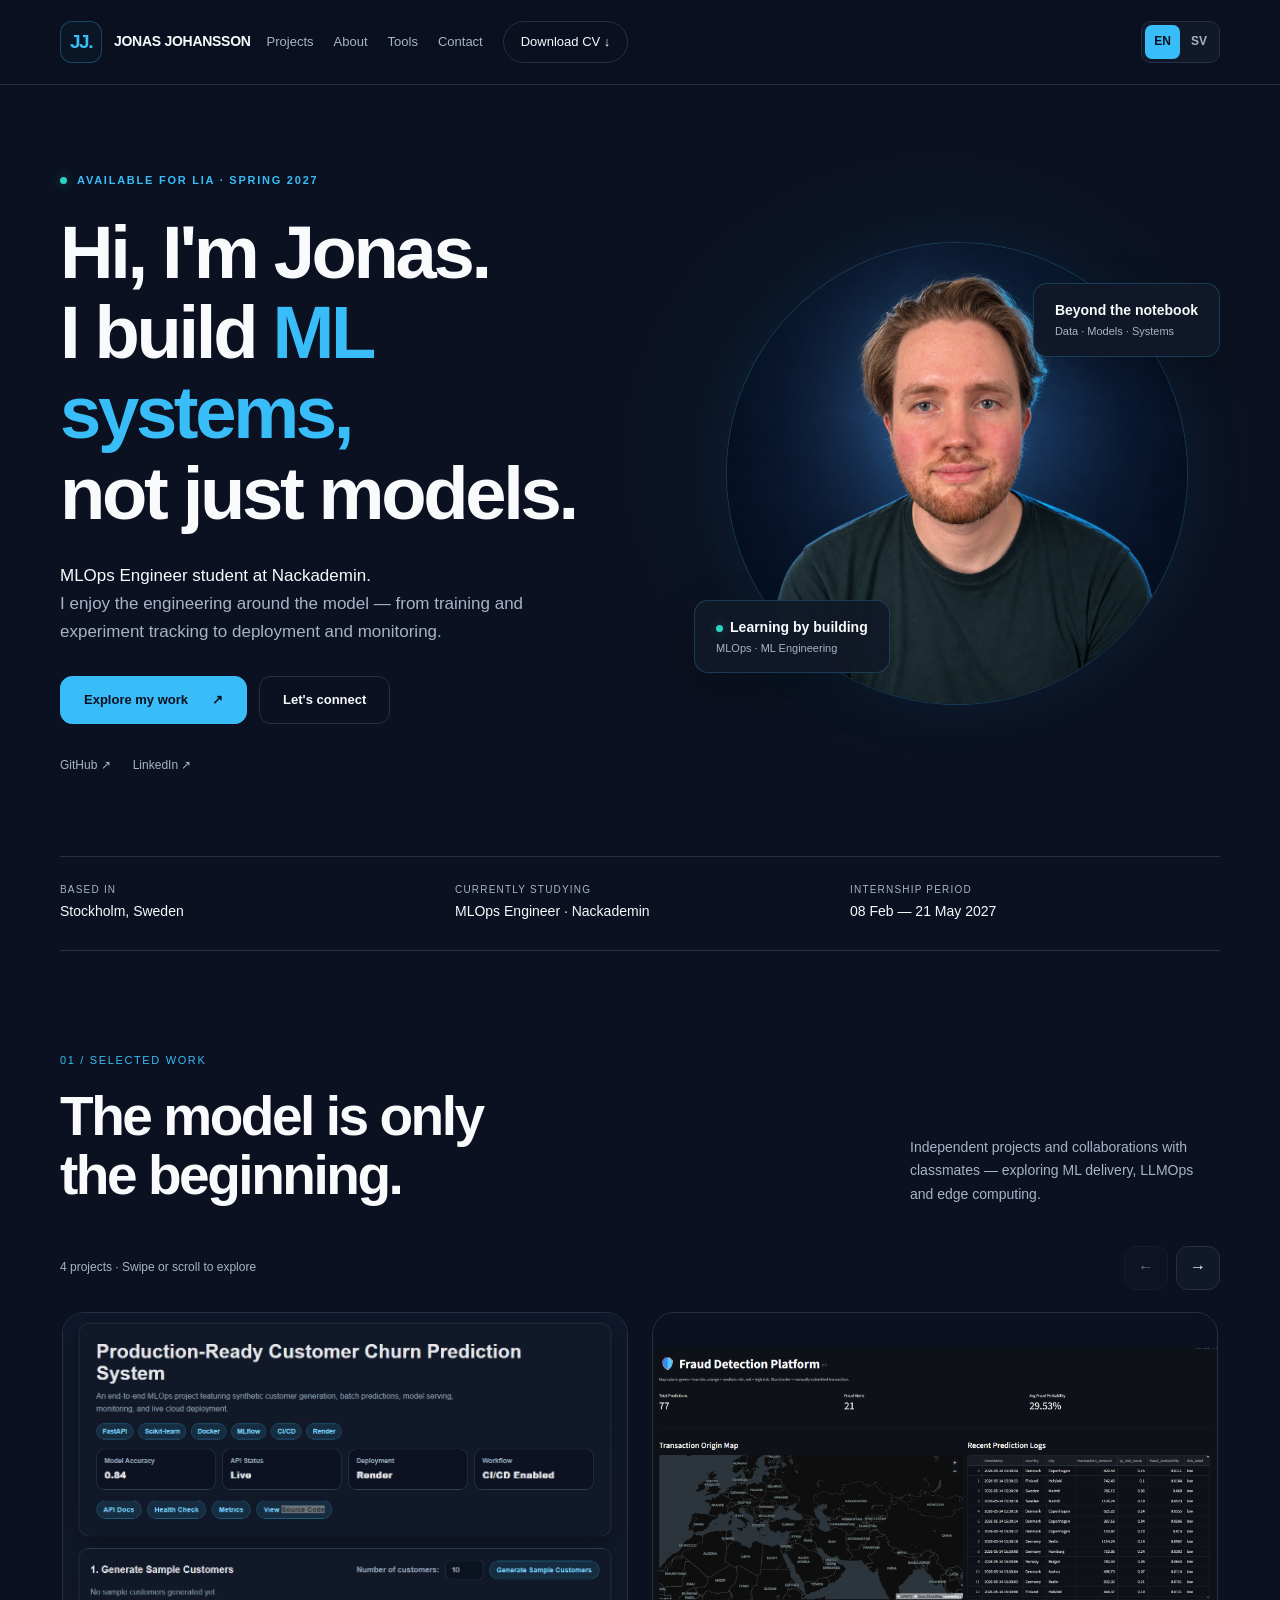
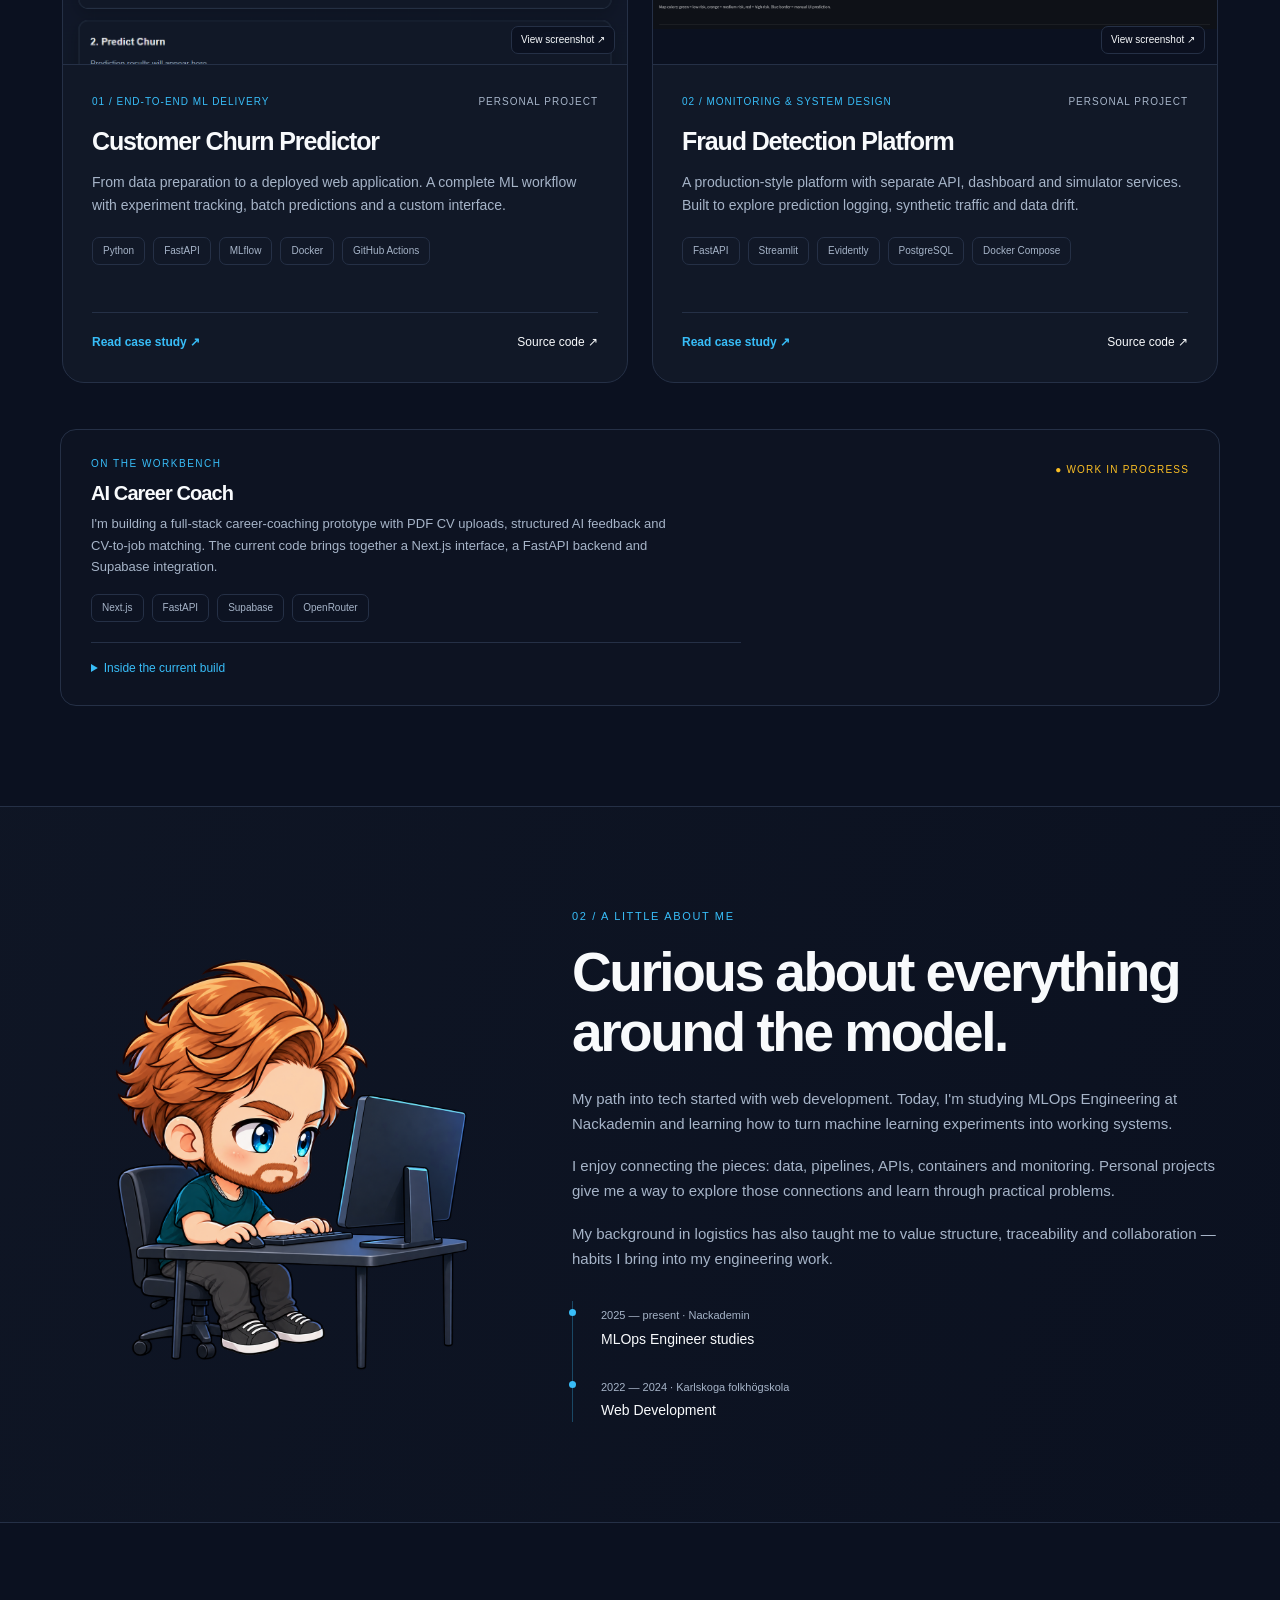
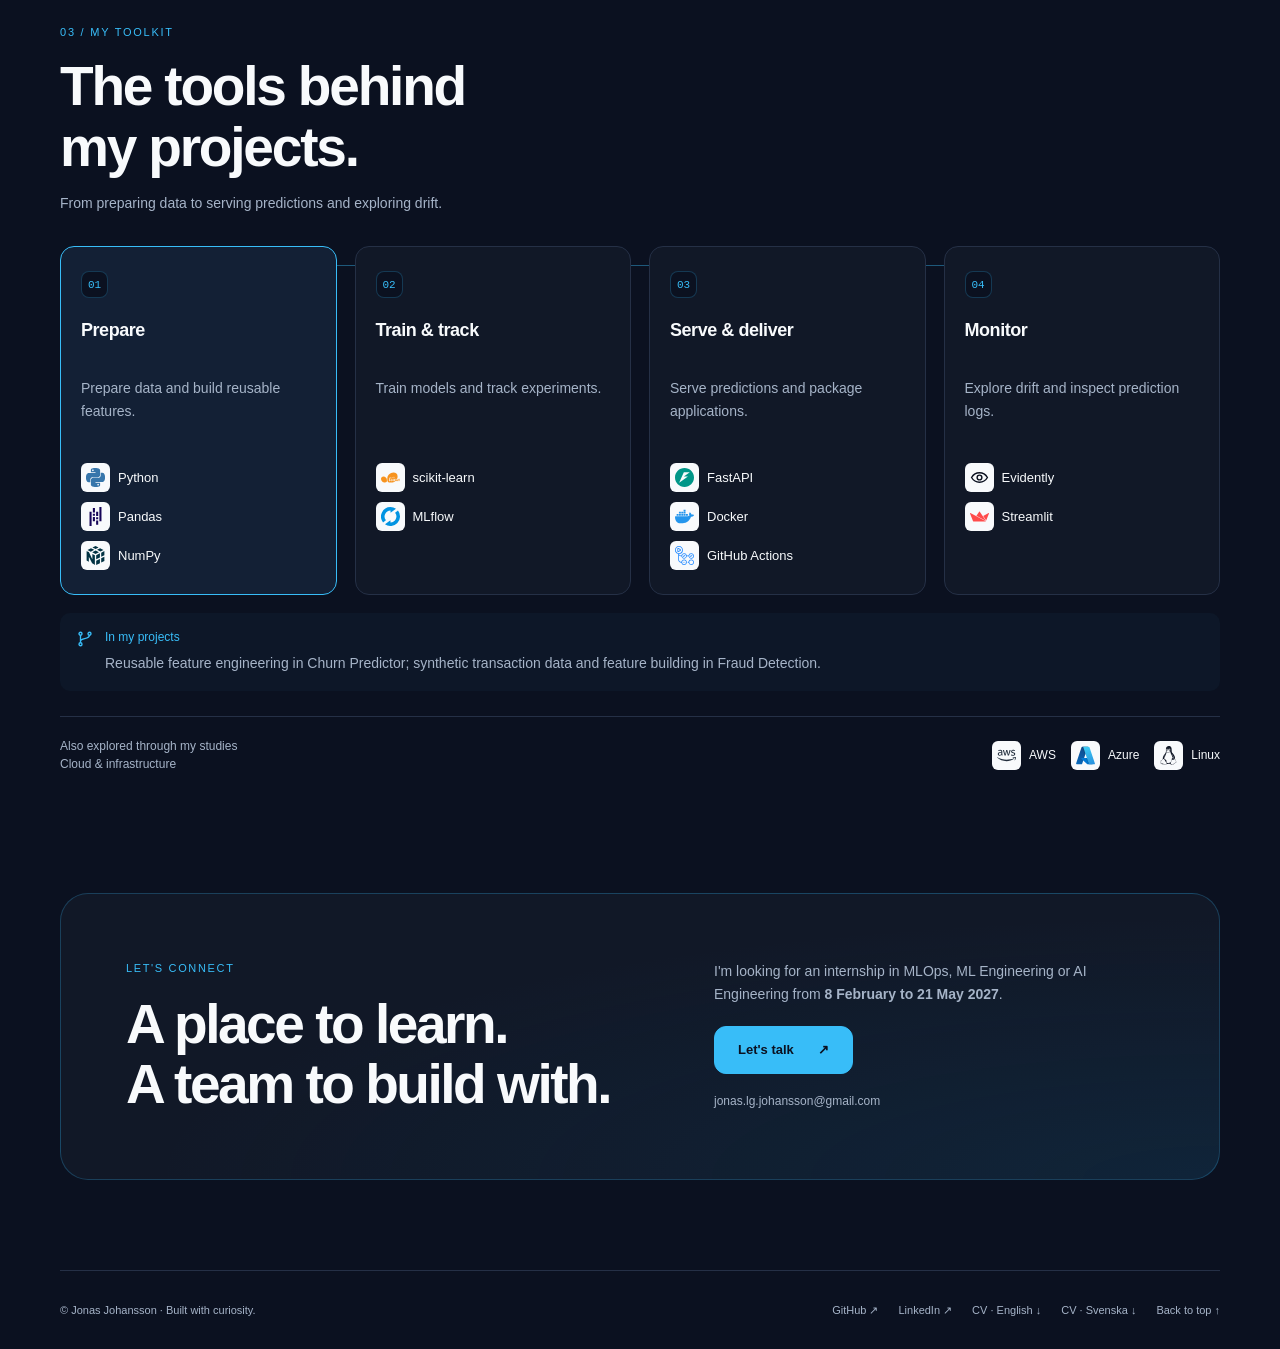
==== index.html @ e99cd79c "completed site" ====
<!doctype html>
<html lang="en">

<head>
  <meta charset="utf-8">
  <meta name="viewport" content="width=device-width, initial-scale=1">
  <title>Jonas Johansson — MLOps Portfolio</title>
  <meta name="description"
    content="MLOps Engineer student in Stockholm. Explore my personal ML projects and get in touch about an internship in spring 2027.">
  <meta name="theme-color" content="#0b1120">
  <meta property="og:title" content="Jonas Johansson — MLOps Portfolio">
  <meta property="og:description"
    content="MLOps Engineer student in Stockholm. Explore my personal ML projects and get in touch about an internship in spring 2027.">
  <meta property="og:type" content="website">
  <link rel="icon" href="assets/images/favicon.svg" type="image/svg+xml">
  <link rel="stylesheet" href="assets/css/styles.css">
  <script>document.documentElement.classList.add('js')</script>
  <script src="assets/js/i18n.js" defer></script>
  <script src="assets/js/main.js" defer></script>
</head>

<body>
  <a class="skip-link" href="#main">Skip to content</a>
  <header class="site-header">
    <div class="container nav-wrap"><a class="brand" href="#home" aria-label="Jonas Johansson — home"><span
          class="monogram" aria-hidden="true">JJ.</span>JONAS JOHANSSON</a>
      <div class="language-switch" role="group" aria-label="Language" hidden><button type="button" data-language="en"
          lang="en" aria-label="English" aria-pressed="true">EN</button><button type="button" data-language="sv"
          lang="sv" aria-label="Svenska" aria-pressed="false">SV</button></div><button class="menu-toggle" type="button"
        aria-expanded="false" aria-controls="navigation">Menu</button>
      <nav class="nav-links" id="navigation" aria-label="Main navigation"><a href="#projects">Projects</a><a
          href="#about">About</a><a href="#tools">Tools</a><a href="#contact">Contact</a>
        <details class="cv-download">
          <summary class="nav-cv">Download CV ↓</summary>
          <div class="cv-options" aria-label="Choose CV language"><a href="assets/documents/jonas-johansson-cv-en.pdf"
              hreflang="en" download>English CV</a><a href="assets/documents/jonas-johansson-cv-sv.pdf" hreflang="sv"
              download>Swedish CV</a></div>
        </details>
      </nav>
    </div>
  </header>
  <main id="main">
    <div class="container" id="home">
      <section class="hero" aria-labelledby="hero-title">
        <div>
          <div class="eyebrow"><span class="status-dot" aria-hidden="true"></span>Available for LIA · Spring 2027</div>
          <h1 id="hero-title">Hi, I'm Jonas.<br>I build <span>ML systems,</span><br>not just models.</h1>
          <p class="hero-intro"><strong>MLOps Engineer student at Nackademin.</strong><br>I enjoy the engineering around
            the model — from training and experiment tracking to deployment and monitoring.</p>
          <div class="actions"><a class="button button-primary" href="#projects">Explore my work <span
                aria-hidden="true">↗</span></a><a class="button" href="#contact">Let's connect</a></div>
          <div class="social-links"><a href="https://github.com/BigLurch" target="_blank"
              rel="noopener noreferrer">GitHub ↗</a><a href="https://www.linkedin.com/in/jonas-johansson-1516921b8/"
              target="_blank" rel="noopener noreferrer">LinkedIn ↗</a></div>
        </div>
        <div class="hero-art">
          <div class="portrait-slot image-slot" data-image="assets/images/hero-portrait.webp"
            data-alt="Portrait of Jonas Johansson">
            <div class="portrait-fallback fallback"><strong>JJ.</strong><small>Portrait coming soon</small></div>
          </div>
          <div class="float-label top"><strong>Beyond the notebook</strong>Data · Models · Systems</div>
          <div class="float-label bottom"><strong><span class="status-dot" aria-hidden="true"></span>Learning by
              building</strong>MLOps · ML Engineering</div>
        </div>
      </section>
      <div class="hero-meta">
        <div><small>Based in</small><strong>Stockholm, Sweden</strong></div>
        <div><small>Currently studying</small><strong>MLOps Engineer · Nackademin</strong></div>
        <div><small>Internship period</small><strong>08 Feb — 21 May 2027</strong></div>
      </div>
    </div>
    <section class="section container" id="projects" aria-labelledby="projects-title">
      <div class="section-heading">
        <div><span class="section-kicker">01 / Selected work</span>
          <h2 id="projects-title">The model is only<br>the beginning.</h2>
        </div>
        <p>Independent projects and collaborations with classmates — exploring ML delivery, LLMOps and edge computing.
        </p>
      </div>
      <div class="project-scroll-toolbar">
        <p class="project-scroll-hint" id="project-scroll-hint">4 projects · Swipe or scroll to explore</p>
        <div class="project-scroll-controls" hidden><button type="button" class="project-scroll-button"
            data-project-direction="previous" aria-label="Previous projects"
            aria-controls="project-track">←</button><button type="button" class="project-scroll-button"
            data-project-direction="next" aria-label="Next projects" aria-controls="project-track">→</button></div>
      </div>
      <div class="projects-grid project-track" id="project-track" tabindex="0" role="region"
        aria-labelledby="projects-title" aria-describedby="project-scroll-hint">
        <article class="project-card"><a class="project-image screenshot-frame" href="assets/images/churn-demo.png"
            target="_blank" rel="noopener noreferrer" aria-label="Open Churn Predictor screenshot in full size"><img
              src="assets/images/churn-demo.png"
              alt="Customer Churn Predictor interface with sample customer generation and batch prediction controls."
              width="1164" height="781" loading="lazy" decoding="async"><span class="screenshot-hint"
              aria-hidden="true">View screenshot ↗</span></a>
          <div class="project-info">
            <div class="project-topline"><span>01 / End-to-end ML delivery</span><span>Personal project</span></div>
            <h3>Customer Churn Predictor</h3>
            <p>From data preparation to a deployed web application. A complete ML workflow with experiment tracking,
              batch predictions and a custom interface.</p>
            <div class="tags"><span class="tag">Python</span><span class="tag">FastAPI</span><span
                class="tag">MLflow</span><span class="tag">Docker</span><span class="tag">GitHub Actions</span></div>
            <div class="card-links"><a class="text-link" href="projects/churn-predictor.html">Read case study <span
                  aria-hidden="true">↗</span></a><a href="https://github.com/BigLurch/churn-predictor" target="_blank"
                rel="noopener noreferrer" aria-label="View Customer Churn Predictor source on GitHub">Source code ↗</a>
            </div>
          </div>
        </article>
        <article class="project-card"><a class="project-image screenshot-frame" href="assets/images/fraud-dashboard.png"
            target="_blank" rel="noopener noreferrer" aria-label="Open Fraud Detection screenshot in full size"><img
              src="assets/images/fraud-dashboard.png"
              alt="Fraud Detection dashboard showing summary metrics, a transaction origin map and recent prediction logs."
              width="1762" height="877" loading="lazy" decoding="async"><span class="screenshot-hint"
              aria-hidden="true">View screenshot ↗</span></a>
          <div class="project-info">
            <div class="project-topline"><span>02 / Monitoring & system design</span><span>Personal project</span></div>
            <h3>Fraud Detection Platform</h3>
            <p>A production-style platform with separate API, dashboard and simulator services. Built to explore
              prediction logging, synthetic traffic and data drift.</p>
            <div class="tags"><span class="tag">FastAPI</span><span class="tag">Streamlit</span><span
                class="tag">Evidently</span><span class="tag">PostgreSQL</span><span class="tag">Docker Compose</span>
            </div>
            <div class="card-links"><a class="text-link" href="projects/fraud-detection.html">Read case study <span
                  aria-hidden="true">↗</span></a><a href="https://github.com/BigLurch/fraud_detection_platform"
                target="_blank" rel="noopener noreferrer"
                aria-label="View Fraud Detection Platform source on GitHub">Source code ↗</a></div>
          </div>
        </article>
        <article class="project-card"><a class="project-image screenshot-frame"
            href="assets/images/nordic-travel-chatbot.png" target="_blank" rel="noopener noreferrer"
            aria-label="Open Nordic Travel Chatbot screenshot in full size"><img
              src="assets/images/nordic-travel-chatbot.png"
              alt="Nordic Travel Chatbot Streamlit interface with country, city, trip length and budget controls."
              width="3572" height="1960" loading="lazy" decoding="async"><span class="screenshot-hint"
              aria-hidden="true">View screenshot ↗</span></a>
          <div class="project-info">
            <div class="project-topline"><span>03 / LLMOps</span><span>Team project</span></div>
            <h3>Nordic Travel Chatbot</h3>
            <p>A travel assistant built with classmates, combining curated Nordic travel data, a Pydantic-AI agent,
              FastAPI, Streamlit and MLflow prompt registration and evaluation scripts.</p>
            <div class="tags"><span class="tag">Pydantic-AI</span><span class="tag">FastAPI</span><span
                class="tag">Streamlit</span><span class="tag">MLflow</span><span class="tag">Docker</span></div>
            <div class="card-links"><a class="text-link" href="projects/nordic-travel-chatbot.html">Read case study
                ↗</a><a href="https://github.com/BigLurch/llmops_fullstack_project" target="_blank"
                rel="noopener noreferrer">My fork ↗</a><span class="project-team-note">My role: frontend, data &
                Azure</span></div>
          </div>
        </article>
        <article class="project-card"><a class="project-image screenshot-frame"
            href="assets/images/projects/plant/plant-prototype.jpg" target="_blank" rel="noopener noreferrer"><img
              src="assets/images/projects/plant/plant-prototype.jpg"
              alt="Plant Growth Monitor physical prototype with sensors, an OLED display and a potted plant."
              width="2251" height="1865" loading="lazy" decoding="async"><span class="screenshot-hint"
              aria-hidden="true">View screenshot ↗</span></a>
          <div class="project-info">
            <div class="project-topline"><span>04 / Edge computing</span><span>Team project</span></div>
            <h3>Plant Growth Monitor</h3>
            <p>An edge-computing prototype built with classmates. A Pico measures moisture and distance, provides local
              feedback and sends readings through MQTT to TimescaleDB and Grafana.</p>
            <div class="tags"><span class="tag">MicroPython</span><span class="tag">MQTT</span><span
                class="tag">TimescaleDB</span><span class="tag">Grafana</span><span class="tag">Docker Compose</span>
            </div>
            <div class="card-links"><a class="text-link" href="projects/plant-growth-monitor.html">Read case study
                ↗</a><a href="https://github.com/BigLurch/Plant_Growth_Monitor" target="_blank"
                rel="noopener noreferrer">My fork ↗</a><span class="project-team-note">My role: hardware & Azure</span>
            </div>
          </div>
        </article>
      </div>
      <aside class="experiment career-workbench" aria-labelledby="career-coach-title">
        <div>
          <span class="section-kicker">On the workbench</span>
          <h3 id="career-coach-title">AI Career Coach</h3>
          <p>I'm building a full-stack career-coaching prototype with PDF CV uploads, structured AI feedback and
            CV-to-job matching. The current code brings together a Next.js interface, a FastAPI backend and Supabase
            integration.</p>
          <div class="tags"><span class="tag">Next.js</span><span class="tag">FastAPI</span><span
              class="tag">Supabase</span><span class="tag">OpenRouter</span></div>
          <details class="workbench-details">
            <summary>Inside the current build</summary>
            <ul>
              <li>Supabase sign-up, sign-in and PDF storage.</li>
              <li>PDF text extraction and extraction-status tracking.</li>
              <li>LLM-powered CV feedback and job-description comparison with structured responses.</li>
            </ul>
            <p>The project is still in development. The complete flow, access controls and response quality need further
              validation.</p>
          </details>
        </div>
        <span class="wip">● WORK IN PROGRESS</span>
      </aside>
    </section>
    <section class="section about-section" id="about" aria-labelledby="about-title">
      <div class="container about-grid">
        <div class="about-image about-illustration"><img src="assets/images/jonas-at-computer.png"
            alt="Chibi illustration of Jonas concentrating on his work at a computer." width="1254" height="1254"
            loading="lazy" decoding="async"></div>
        <div class="about-copy"><span class="section-kicker">02 / A little about me</span>
          <h2 id="about-title">Curious about everything<br>around the model.</h2>
          <p>My path into tech started with web development. Today, I'm studying MLOps Engineering at Nackademin and
            learning how to turn machine learning experiments into working systems.</p>
          <p>I enjoy connecting the pieces: data, pipelines, APIs, containers and monitoring. Personal projects give me
            a way to explore those connections and learn through practical problems.</p>
          <p>My background in logistics has also taught me to value structure, traceability and collaboration — habits I
            bring into my engineering work.</p>
          <div class="timeline">
            <div class="timeline-item"><small>2025 — present · Nackademin</small><strong>MLOps Engineer studies</strong>
            </div>
            <div class="timeline-item"><small>2022 — 2024 · Karlskoga folkhögskola</small><strong>Web
                Development</strong></div>
          </div>
        </div>
      </div>
    </section>
    <section class="section container toolkit" id="tools" aria-labelledby="tools-title">
      <span class="kicker">03 / My toolkit</span>
      <h2 id="tools-title">The tools behind<br>my projects.</h2>
      <p class="subtitle">From preparing data to serving predictions and exploring drift.</p>
      <div class="flow" aria-label="ML workflow stages">
        <button type="button" class="stage" disabled data-stage="prepare" aria-pressed="true">
          <span class="step">01</span><span class="stage-title">Prepare</span>
          <span class="stage-description">Prepare data and build reusable features.</span>
          <span class="tools">
            <span class="tool"><span class="tool-icon"><img src="assets/images/tools/python.svg"
                  alt=""></span>Python</span>
            <span class="tool"><span class="tool-icon"><img src="assets/images/tools/pandas.svg"
                  alt=""></span>Pandas</span>
            <span class="tool"><span class="tool-icon"><img src="assets/images/tools/numpy.svg"
                  alt=""></span>NumPy</span>
          </span>
        </button>
        <button type="button" class="stage" disabled data-stage="train" aria-pressed="false">
          <span class="step">02</span><span class="stage-title">Train &amp; track</span>
          <span class="stage-description">Train models and track experiments.</span>
          <span class="tools">
            <span class="tool"><span class="tool-icon"><img src="assets/images/tools/scikitlearn.svg"
                  alt=""></span>scikit-learn</span>
            <span class="tool"><span class="tool-icon"><img src="assets/images/tools/mlflow.svg"
                  alt=""></span>MLflow</span>
          </span>
        </button>
        <button type="button" class="stage" disabled data-stage="serve" aria-pressed="false">
          <span class="step">03</span><span class="stage-title">Serve &amp; deliver</span>
          <span class="stage-description">Serve predictions and package applications.</span>
          <span class="tools">
            <span class="tool"><span class="tool-icon"><img src="assets/images/tools/fastapi.svg"
                  alt=""></span>FastAPI</span>
            <span class="tool"><span class="tool-icon"><img src="assets/images/tools/docker.svg"
                  alt=""></span>Docker</span>
            <span class="tool"><span class="tool-icon"><img src="assets/images/tools/githubactions.svg"
                  alt=""></span>GitHub Actions</span>
          </span>
        </button>
        <button type="button" class="stage" disabled data-stage="monitor" aria-pressed="false">
          <span class="step">04</span><span class="stage-title">Monitor</span>
          <span class="stage-description">Explore drift and inspect prediction logs.</span>
          <span class="tools">
            <span class="tool"><span class="tool-icon"><svg viewBox="0 0 24 24" width="17" height="17" fill="none"
                  stroke="currentColor" stroke-width="1.8" aria-hidden="true">
                  <path d="M2 12s3.5-6 10-6 10 6 10 6-3.5 6-10 6S2 12 2 12Z" />
                  <circle cx="12" cy="12" r="3" />
                </svg></span>Evidently</span>
            <span class="tool"><span class="tool-icon"><img src="assets/images/tools/streamlit.svg"
                  alt=""></span>Streamlit</span>
          </span>
        </button>
      </div>
      <div class="detail" aria-live="polite">
        <svg viewBox="0 0 24 24" width="18" height="18" fill="none" stroke="currentColor" stroke-width="1.8"
          aria-hidden="true">
          <circle cx="6" cy="5" r="2" />
          <circle cx="6" cy="19" r="2" />
          <circle cx="18" cy="5" r="2" />
          <path d="M6 7v10M18 7c0 6-12 3-12 8" />
        </svg>
        <div><span class="detail-label">In my projects</span><span class="detail-text"
            id="toolkit-stage-detail">Reusable feature engineering in Churn Predictor; synthetic transaction data and
            feature building in Fraud Detection.</span></div>
      </div>
      <div class="studies">
        <span class="studies-label">Also explored through my studies<br>Cloud &amp; infrastructure</span>
        <div class="studies-tools">
          <span class="tool"><span class="tool-icon"><img src="assets/images/tools/amazonwebservices.svg"
                alt=""></span>AWS</span>
          <span class="tool"><span class="tool-icon"><img src="assets/images/tools/microsoftazure.svg"
                alt=""></span>Azure</span>
          <span class="tool"><span class="tool-icon"><img src="assets/images/tools/linux.svg" alt=""></span>Linux</span>
        </div>
      </div>
    </section>
    <section class="contact-section container" id="contact" aria-labelledby="contact-title">
      <div class="contact-panel">
        <div><span class="section-kicker">Let's connect</span>
          <h2 id="contact-title">A place to learn.<br>A team to build with.</h2>
        </div>
        <div>
          <p>I'm looking for an internship in MLOps, ML Engineering or AI Engineering from <strong>8 February to 21 May
              2027</strong>.</p><a class="button button-primary" href="mailto:jonas.lg.johansson@gmail.com">Let's talk
            <span aria-hidden="true">↗</span></a><br><a class="email-link"
            href="mailto:jonas.lg.johansson@gmail.com">jonas.lg.johansson@gmail.com</a>
        </div>
      </div>
    </section>
  </main>
  <footer class="container footer-wrap"><span>© Jonas Johansson · Built with curiosity.</span>
    <div class="footer-links"><a href="https://github.com/BigLurch" target="_blank" rel="noopener noreferrer">GitHub
        ↗</a><a href="https://www.linkedin.com/in/jonas-johansson-1516921b8/" target="_blank"
        rel="noopener noreferrer">LinkedIn ↗</a><a href="assets/documents/jonas-johansson-cv-en.pdf" lang="en"
        hreflang="en" download>CV · English ↓</a><a href="assets/documents/jonas-johansson-cv-sv.pdf" lang="sv"
        hreflang="sv" download>CV · Svenska ↓</a><a href="#main">Back to top ↑</a></div>
  </footer>
</body>

</html>
---- assets/css/styles.css ----
/* Navy + Cyan. Shared tokens for every page. */
:root {
    color-scheme: dark;
    --background: #0b1120;
    --surface: #111827;
    --surface-raised: #162033;
    --text: #f8fafc;
    --muted: #a6b4c8;
    --accent: #38bdf8;
    --accent-hover: #7dd3fc;
    --border: #253046;
    --success: #2dd4bf;
    --amber: #fbbf24;
    --radius: 22px;
    --max-width: 1160px
}

* {
    box-sizing: border-box
}

html {
    scroll-behavior: smooth;
    scroll-padding-top: 100px
}

body {
    margin: 0;
    background: var(--background);
    color: var(--text);
    font-family: Inter, 'Segoe UI', Arial, sans-serif;
    font-size: 16px;
    line-height: 1.65
}

a {
    color: inherit;
    text-decoration: none
}

button {
    font: inherit
}

a,
button {
    touch-action: manipulation
}

button,
a {
    -webkit-tap-highlight-color: transparent
}

::selection {
    background: var(--accent);
    color: var(--background)
}

:focus-visible {
    outline: 3px solid var(--accent);
    outline-offset: 5px
}

img {
    max-width: 100%;
    display: block
}

h1,
h2,
h3,
p {
    margin: 0
}

h1,
h2,
h3 {
    line-height: 1.08;
    letter-spacing: -.045em
}

h1 {
    font-size: clamp(3rem, 5.8vw, 5.4rem);
    font-weight: 750
}

h2 {
    font-size: clamp(2rem, 4.3vw, 3.7rem)
}

h3 {
    font-size: 1.65rem
}

p {
    color: var(--muted)
}

.container {
    width: min(var(--max-width), calc(100% - 64px));
    margin-inline: auto
}

.skip-link {
    position: fixed;
    top: 12px;
    left: 12px;
    z-index: 100;
    background: var(--accent);
    color: var(--background);
    padding: 10px 20px;
    transform: translateY(-160%)
}

.skip-link:focus {
    transform: none
}

.site-header {
    position: sticky;
    top: 0;
    z-index: 20;
    background: rgba(11, 17, 32, .95);
    border-bottom: 1px solid var(--border);
    backdrop-filter: blur(14px)
}

.nav-wrap {
    min-height: 84px;
    display: flex;
    align-items: center;
    justify-content: space-between;
    gap: 24px
}

.brand {
    display: flex;
    align-items: center;
    gap: 12px;
    font-size: 14px;
    font-weight: 700;
    letter-spacing: -.02em
}

.monogram {
    font-size: 19px;
    letter-spacing: -.08em;
    color: var(--accent);
    border: 1px solid #38bdf84d;
    display: grid;
    place-items: center;
    width: 42px;
    height: 42px;
    border-radius: 12px;
    background: #38bdf808
}

.nav-links {
    display: flex;
    align-items: center;
    gap: 30px;
    font-size: 13px;
    color: var(--muted)
}

.nav-links a:hover,
.text-link:hover {
    color: var(--accent)
}

.nav-cv {
    padding: 9px 17px;
    border: 1px solid var(--border);
    border-radius: 30px;
    color: var(--text)
}

.menu-toggle {
    display: none;
    background: var(--surface);
    border: 1px solid var(--border);
    color: var(--text);
    padding: 8px 14px;
    border-radius: 10px
}

.hero {
    position: relative;
    display: grid;
    grid-template-columns: 1.12fr 1fr;
    gap: 45px;
    align-items: center;
    min-height: 710px;
    padding-block: 86px 80px
}

.hero:before {
    content: '';
    position: absolute;
    width: 55%;
    height: 80%;
    right: -3%;
    top: 8%;
    background: radial-gradient(ellipse, #087aae1b, transparent 70%);
    pointer-events: none
}

.eyebrow {
    display: flex;
    align-items: center;
    gap: 10px;
    color: var(--accent);
    font-size: 11px;
    font-weight: 700;
    letter-spacing: .16em;
    text-transform: uppercase;
    margin-bottom: 24px
}

.status-dot {
    width: 7px;
    height: 7px;
    border-radius: 50%;
    background: var(--success);
    box-shadow: 0 0 12px #2dd4bf66;
    flex: none
}

.hero h1 span {
    color: var(--accent)
}

.hero-intro {
    font-size: 17px;
    max-width: 490px;
    margin-top: 28px
}

.hero-intro strong {
    color: var(--text);
    font-weight: 500
}

.actions {
    display: flex;
    gap: 12px;
    flex-wrap: wrap;
    margin-top: 30px
}

.button {
    display: inline-flex;
    gap: 24px;
    align-items: center;
    justify-content: center;
    min-height: 48px;
    padding: 12px 23px;
    border-radius: 12px;
    font-size: 13px;
    font-weight: 700;
    border: 1px solid var(--border);
    transition: background .2s, transform .2s
}

.button:hover {
    transform: translateY(-2px);
    background: var(--surface-raised)
}

.button-primary {
    background: var(--accent);
    color: var(--background);
    border-color: var(--accent)
}

.button-primary:hover {
    background: var(--accent-hover)
}

.social-links {
    display: flex;
    gap: 22px;
    margin-top: 32px;
    font-size: 12px;
    color: var(--muted)
}

.social-links a:hover {
    color: var(--accent)
}

.hero-art {
    position: relative;
    min-height: 470px;
    display: flex;
    align-items: center;
    justify-content: center
}

.portrait-slot {
    position: relative;
    width: 88%;
    aspect-ratio: 1;
    border: 1px solid #38bdf83b;
    border-radius: 50%;
    display: grid;
    place-items: center;
    background: radial-gradient(circle at 50% 40%, #132b42, #0b1120 72%);
    box-shadow: 0 0 70px #38bdf810;
    overflow: hidden
}

.portrait-slot:before,
.portrait-slot:after {
    content: '';
    position: absolute;
    inset: 14px;
    border: 1px solid #38bdf818;
    border-radius: 50%
}

.portrait-slot:after {
    inset: 32px
}

.portrait-fallback {
    text-align: center
}

.portrait-fallback strong {
    font-size: 92px;
    font-weight: 700;
    letter-spacing: -.08em;
    line-height: 1.1;
    color: #38bdf866;
    display: block
}

.portrait-fallback small {
    display: block;
    color: var(--muted);
    font-size: 10px;
    letter-spacing: .2em;
    text-transform: uppercase
}

.image-slot>img {
    position: absolute;
    inset: 0;
    width: 100%;
    height: 100%;
    object-fit: cover;
    z-index: 1
}

.has-image>.fallback {
    visibility: hidden
}

.float-label {
    position: absolute;
    z-index: 3;
    border: 1px solid #38bdf83a;
    border-radius: 14px;
    background: #111827f0;
    padding: 15px 21px;
    box-shadow: 0 15px 45px #0003;
    font-size: 11px;
    color: var(--muted)
}

.float-label strong {
    display: block;
    color: var(--text);
    font-size: 14px;
    font-weight: 600
}

.float-label.top {
    top: 45px;
    right: 0
}

.float-label.bottom {
    bottom: 35px;
    left: 0
}

.float-label .status-dot {
    display: inline-block;
    margin-right: 7px
}

.hero-meta {
    border-top: 1px solid var(--border);
    border-bottom: 1px solid var(--border);
    display: grid;
    grid-template-columns: repeat(3, 1fr);
    padding-block: 25px;
    gap: 25px
}

.hero-meta small {
    color: var(--muted);
    font-size: 10px;
    letter-spacing: .12em;
    text-transform: uppercase;
    display: block
}

.hero-meta strong {
    font-size: 14px;
    font-weight: 500
}

.section {
    padding-block: 100px
}

.section-heading {
    display: flex;
    justify-content: space-between;
    align-items: end;
    gap: 40px;
    margin-bottom: 40px
}

.section-heading h2 {
    max-width: 650px
}

.section-heading p {
    max-width: 310px;
    font-size: 14px
}

.section-kicker {
    font-size: 11px;
    color: var(--accent);
    text-transform: uppercase;
    letter-spacing: .15em;
    display: block;
    margin-bottom: 18px
}

.projects-grid {
    display: grid;
    grid-template-columns: 1fr 1fr;
    gap: 25px
}

.project-card {
    border: 1px solid var(--border);
    background: var(--surface);
    border-radius: var(--radius);
    overflow: hidden;
    transition: border-color .2s
}

.project-card:hover {
    border-color: #38bdf866
}

.project-image {
    position: relative;
    aspect-ratio: 16/10;
    display: grid;
    place-items: center;
    border-bottom: 1px solid var(--border);
    background: radial-gradient(ellipse at 50% 40%, #15314a, transparent 75%), #0d1627;
    overflow: hidden
}

.preview-fallback {
    width: 74%;
    border: 1px solid #38bdf840;
    border-radius: 12px;
    background: #0b1120c9;
    padding: 24px;
    text-align: left
}

.preview-fallback small {
    font-size: 10px;
    letter-spacing: .14em;
    text-transform: uppercase;
    color: var(--muted)
}

.preview-fallback strong {
    display: block;
    color: var(--accent);
    font-size: 22px;
    font-weight: 500;
    margin: 10px 0 18px;
    letter-spacing: -.03em
}

.preview-lines {
    display: flex;
    gap: 5px;
    align-items: end;
    height: 45px
}

.preview-lines i {
    display: block;
    flex: 1;
    background: #38bdf81a;
    border-top: 2px solid #38bdf880;
    height: var(--height, 50%)
}

.image-note {
    display: block;
    margin-top: 16px;
    font-size: 10px;
    color: var(--muted)
}

.project-info {
    padding: 29px
}

.project-topline {
    display: flex;
    align-items: center;
    justify-content: space-between;
    color: var(--muted);
    font-size: 10px;
    letter-spacing: .1em;
    text-transform: uppercase;
    margin-bottom: 17px
}

.project-topline span:first-child {
    color: var(--accent)
}

.project-info h3 {
    font-size: 25px
}

.project-info p {
    font-size: 14px;
    margin: 16px 0 20px
}

.tags {
    display: flex;
    gap: 8px;
    flex-wrap: wrap
}

.tag {
    font-size: 10px;
    padding: 5px 10px;
    border: 1px solid var(--border);
    border-radius: 7px;
    color: var(--muted)
}

.card-links {
    display: flex;
    justify-content: space-between;
    align-items: center;
    border-top: 1px solid var(--border);
    margin-top: 24px;
    padding-top: 20px;
    font-size: 12px
}

.text-link {
    color: var(--accent);
    font-weight: 600
}

.experiment {
    display: grid;
    grid-template-columns: 1fr auto;
    gap: 30px;
    align-items: center;
    border: 1px solid var(--border);
    border-radius: 16px;
    padding: 26px 30px;
    margin-top: 26px;
    background: #11182766
}

.experiment h3 {
    font-size: 20px;
    margin-bottom: 9px
}

.experiment p {
    font-size: 13px;
    max-width: 600px
}

.wip {
    font-size: 10px;
    letter-spacing: .12em;
    color: var(--amber);
    white-space: nowrap
}

.about-section {
    border-top: 1px solid var(--border);
    border-bottom: 1px solid var(--border);
    background: linear-gradient(110deg, #111827a0, #0b1120)
}

.about-grid {
    display: grid;
    grid-template-columns: .8fr 1.2fr;
    gap: 80px;
    align-items: center
}

.about-image {
    aspect-ratio: 4/5;
    border-radius: var(--radius);
    border: 1px solid var(--border);
    position: relative;
    overflow: hidden;
    display: grid;
    place-items: center;
    background: radial-gradient(ellipse, #18344b, #111827 70%)
}

.about-image .portrait-fallback strong {
    font-size: 110px
}

.about-copy h2 {
    margin-bottom: 25px
}

.about-copy p+p {
    margin-top: 18px
}

.about-copy p {
    font-size: 15px
}

.timeline {
    margin-top: 30px;
    padding-left: 20px;
    border-left: 1px solid #38bdf850
}

.timeline-item {
    position: relative;
    padding: 0 0 22px 8px
}

.timeline-item:last-child {
    padding-bottom: 0
}

.timeline-item:before {
    position: absolute;
    content: '';
    width: 7px;
    height: 7px;
    border-radius: 50%;
    background: var(--accent);
    left: -24px;
    top: 8px
}

.timeline-item small {
    color: var(--muted);
    font-size: 11px
}

.timeline-item strong {
    display: block;
    font-size: 14px;
    font-weight: 500
}

.tools-grid {
    display: grid;
    grid-template-columns: repeat(4, 1fr);
    gap: 16px
}

.tool-group {
    border: 1px solid var(--border);
    border-radius: 16px;
    background: var(--surface);
    padding: 26px 22px
}

.tool-index {
    font-size: 11px;
    color: var(--accent);
    font-family: monospace
}

.tool-group h3 {
    font-size: 16px;
    letter-spacing: -.02em;
    margin: 18px 0
}

.tool-group p {
    font-size: 13px;
    line-height: 2
}

.contact-section {
    padding-block: 20px 90px
}

.contact-panel {
    padding: 65px;
    border: 1px solid #38bdf83d;
    border-radius: 28px;
    background: radial-gradient(ellipse at 100% 100%, #0a62932b, transparent 65%), var(--surface);
    display: grid;
    grid-template-columns: 1.2fr 1fr;
    gap: 60px;
    align-items: center
}

.contact-panel h2 {
    max-width: 550px
}

.contact-panel p {
    font-size: 14px;
    margin-bottom: 20px
}

.email-link {
    font-size: 12px;
    color: var(--muted);
    display: inline-block;
    margin-top: 18px;
    overflow-wrap: anywhere
}

.footer-wrap {
    border-top: 1px solid var(--border);
    padding-block: 30px;
    display: flex;
    justify-content: space-between;
    gap: 20px;
    color: var(--muted);
    font-size: 11px
}

.footer-links {
    display: flex;
    gap: 20px
}

.back-link {
    display: inline-block;
    color: var(--muted);
    font-size: 12px;
    margin-bottom: 32px
}

.case-hero {
    padding-block: 65px 55px
}

.case-hero h1 {
    max-width: 900px
}

.case-lead {
    max-width: 760px;
    font-size: 19px;
    margin-top: 26px
}

.case-hero .tags {
    margin-top: 30px
}

.case-banner {
    aspect-ratio: 21/9;
    border: 1px solid var(--border);
    border-radius: var(--radius)
}

.case-banner .preview-fallback {
    max-width: 440px
}

.case-body {
    display: grid;
    grid-template-columns: 200px 1fr;
    gap: 70px;
    padding-block: 75px
}

.case-aside {
    font-size: 12px
}

.case-aside dl {
    margin: 0
}

.case-aside dt {
    color: var(--muted);
    margin-top: 25px;
    font-size: 10px;
    text-transform: uppercase;
    letter-spacing: .12em
}

.case-aside dt:first-child {
    margin-top: 0
}

.case-aside dd {
    margin: 7px 0 0
}

.case-content section {
    margin-bottom: 55px;
    scroll-margin-top: 110px
}

.case-content h2 {
    font-size: 30px;
    margin-bottom: 22px
}

.case-content h3 {
    font-size: 18px;
    margin: 24px 0 10px
}

.case-content p+p {
    margin-top: 16px
}

.case-content p,
.case-content li {
    font-size: 15px
}

.case-content ul {
    padding-left: 20px;
    color: var(--muted)
}

.case-content li {
    margin: 9px 0
}

.architecture {
    list-style: none;
    padding: 0 !important;
    display: grid;
    grid-template-columns: 1fr 1fr;
    gap: 12px;
    counter-reset: step
}

.architecture li {
    counter-increment: step;
    margin: 0;
    padding: 17px 18px;
    border: 1px solid var(--border);
    border-radius: 12px;
    background: var(--surface);
    font-size: 13px;
    position: relative
}

.architecture li:before {
    content: counter(step, decimal-leading-zero);
    color: var(--accent);
    font: 11px monospace;
    display: block;
    margin-bottom: 7px
}

.architecture strong {
    color: var(--text);
    font-weight: 500;
    display: block
}

.architecture span {
    font-size: 11px
}

.notice {
    border-left: 2px solid var(--accent);
    padding: 16px 20px;
    background: var(--surface);
    border-radius: 0 10px 10px 0
}

.next-project {
    padding: 30px;
    border: 1px solid var(--border);
    border-radius: 16px;
    display: flex;
    justify-content: space-between;
    gap: 20px;
    align-items: center
}

.next-project small {
    display: block;
    color: var(--muted);
    font-size: 10px;
    text-transform: uppercase;
    letter-spacing: .1em
}

.next-project strong {
    font-size: 20px;
    letter-spacing: -.03em
}

.noscript-note {
    font-size: 12px;
    color: var(--muted);
    padding: 12px;
    text-align: center
}

@media(min-width:761px) {
    .nav-links {
        display: flex !important
    }
}

@media(max-width:1000px) {
    .hero {
        gap: 20px;
        min-height: 620px
    }

    .hero-art {
        min-height: 380px
    }

    .float-label {
        padding: 12px 15px
    }

    .about-grid {
        gap: 45px
    }

    .tools-grid {
        grid-template-columns: 1fr 1fr
    }

    .contact-panel {
        padding: 42px;
        gap: 30px
    }

    .case-body {
        gap: 35px;
        grid-template-columns: 160px 1fr
    }
}

@media(max-width:760px) {
    .container {
        width: calc(100% - 36px)
    }

    .nav-wrap {
        min-height: 72px
    }

    .brand {
        font-size: 12px
    }

    .js .menu-toggle {
        display: block
    }

    .nav-links {
        position: absolute;
        top: 72px;
        left: 0;
        right: 0;
        display: flex;
        flex-wrap: wrap;
        gap: 12px 24px;
        padding: 16px 18px;
        background: var(--surface);
        border-bottom: 1px solid var(--border)
    }

    .js .nav-links {
        display: none
    }

    .js .nav-links.is-open {
        display: flex
    }

    .hero {
        grid-template-columns: 1fr;
        padding-block: 70px 40px;
        gap: 26px
    }

    .hero h1 {
        max-width: 550px;
        font-size: clamp(45px, 9vw, 65px)
    }

    .hero-intro {
        font-size: 15px
    }

    .hero-art {
        min-height: 400px;
        max-width: 460px;
        width: 100%;
        margin-inline: auto
    }

    .portrait-slot {
        width: 80%
    }

    .float-label.top {
        top: 25px
    }

    .float-label.bottom {
        bottom: 15px
    }

    .hero-meta {
        gap: 16px;
        grid-template-columns: 1fr;
        padding: 22px
    }

    .hero-meta>div {
        display: flex;
        justify-content: space-between;
        gap: 16px
    }

    .hero-meta strong {
        font-size: 12px;
        text-align: right
    }

    .section {
        padding-block: 65px
    }

    .section-heading {
        display: block;
        margin-bottom: 30px
    }

    .section-heading p {
        margin-top: 20px;
        max-width: 500px
    }

    .projects-grid,
    .about-grid,
    .contact-panel {
        grid-template-columns: 1fr
    }

    .about-grid {
        gap: 35px
    }

    .about-image {
        aspect-ratio: 4/3;
        max-width: 460px;
        width: 100%;
        margin-inline: auto
    }

    .experiment {
        grid-template-columns: 1fr;
        gap: 15px;
        padding: 24px
    }

    .contact-panel {
        padding: 32px 25px;
        gap: 24px
    }

    .contact-section {
        padding-bottom: 60px
    }

    .footer-wrap {
        flex-direction: column
    }

    .case-hero {
        padding-top: 40px
    }

    .case-hero h1 {
        font-size: 42px
    }

    .case-lead {
        font-size: 16px
    }

    .case-banner {
        aspect-ratio: 16/10
    }

    .case-body {
        grid-template-columns: 1fr;
        gap: 40px;
        padding-block: 45px
    }

    .case-aside dl {
        display: grid;
        grid-template-columns: 90px 1fr;
        gap: 12px
    }

    .case-aside dt,
    .case-aside dd {
        margin: 0
    }

    .case-content h2 {
        font-size: 27px
    }

    .case-content section {
        margin-bottom: 40px
    }

    .next-project strong {
        font-size: 17px
    }
}

@media(max-width:420px) {
    .tools-grid {
        grid-template-columns: 1fr
    }

    .hero-art {
        min-height: 330px
    }

    .float-label {
        padding: 10px 12px
    }

    .float-label strong {
        font-size: 12px
    }

    .portrait-fallback strong {
        font-size: 78px
    }

    .project-info {
        padding: 24px
    }

    .architecture {
        grid-template-columns: 1fr
    }

    .preview-fallback {
        padding: 20px
    }

    .preview-fallback strong {
        font-size: 19px
    }
}

/* About illustration: show the whole transparent cutout, without a portrait frame. */
.about-illustration {
    aspect-ratio: auto;
    border: 0;
    background: transparent;
    overflow: visible
}

.about-illustration img {
    display: block;
    width: 100%;
    height: auto;
    object-fit: contain
}

/* Project facts sit beside the hero; the case study below is one reading column. */
.case-hero-grid {
    display: grid;
    grid-template-columns: minmax(0, 1fr) 300px;
    gap: 56px;
    align-items: start
}

.case-hero-copy {
    min-width: 0
}

.case-hero-copy h1 {
    font-size: clamp(2.625rem, 5vw, 4.5rem)
}

.case-facts {
    padding: 26px;
    background: var(--surface);
    border: 1px solid var(--border);
    border-radius: var(--radius)
}

.case-facts-title {
    font-size: 11px !important;
    line-height: 1.5;
    letter-spacing: .12em;
    text-transform: uppercase;
    color: var(--accent);
    margin: 0 0 20px
}

.case-facts dl {
    margin: 0
}

.case-fact+.case-fact {
    margin-top: 16px;
    padding-top: 16px;
    border-top: 1px solid var(--border)
}

.case-fact dt {
    color: var(--muted);
    font-size: 10px;
    letter-spacing: .1em;
    text-transform: uppercase
}

.case-fact dd {
    margin: 5px 0 0;
    font-size: 13px;
    line-height: 1.6;
    color: var(--text)
}

.case-body {
    display: block;
    max-width: 820px;
    margin-inline: auto;
    padding-block: 65px
}

@media(max-width:1000px) {
    .case-hero-grid {
        grid-template-columns: minmax(0, 1fr) 270px;
        gap: 30px
    }
}

@media(max-width:900px) {
    .case-hero-grid {
        grid-template-columns: minmax(0, 1fr);
        gap: 30px
    }

    .case-facts {
        width: 100%;
        max-width: none
    }
}

@media(max-width:760px) {
    .case-body {
        padding-block: 45px
    }

    .case-facts {
        padding: 24px
    }
}

/* Supplied project screenshots: preserve the full UI and its original proportions. */
.screenshot-frame {
    background: var(--background)
}

.screenshot-frame>img {
    width: 100%;
    height: 100%;
    object-fit: contain
}

.screenshot-hint {
    position: absolute;
    right: 12px;
    bottom: 10px;
    font-size: 10px;
    background: #0b1120ed;
    border: 1px solid var(--border);
    color: var(--text);
    padding: 5px 9px;
    border-radius: 7px
}

.screenshot-frame:hover .screenshot-hint {
    border-color: var(--accent);
    color: var(--accent)
}

.screenshot-detail {
    margin: 0;
    aspect-ratio: auto;
    overflow: hidden;
    background: var(--surface)
}

.screenshot-detail>a {
    display: block
}

.screenshot-detail img {
    display: block;
    width: 100%;
    height: auto
}

.screenshot-detail figcaption {
    padding: 16px 20px;
    color: var(--muted);
    font-size: 12px;
    border-top: 1px solid var(--border)
}

.screenshot-detail figcaption a {
    display: inline-block;
    margin-left: 12px
}

@media(max-width:560px) {
    .screenshot-detail figcaption a {
        display: block;
        margin-left: 0;
        margin-top: 8px
    }
}

@media(prefers-reduced-motion:reduce) {
    html {
        scroll-behavior: auto
    }

    *,
    *:before,
    *:after {
        transition: none !important;
        animation: none !important
    }
}

/* Toolkit: workflow, local tool logos and project examples. */

.toolkit * {
    box-sizing: border-box
}

.toolkit {
    --tk-bg: #0b1120;
    --tk-surface: #111827;
    --tk-text: #f8fafc;
    --tk-muted: #a6b4c8;
    --tk-cyan: #38bdf8;
    --tk-border: #253046;
    background: var(--tk-bg);
    color: var(--tk-text);
    padding-block: 100px
}

.toolkit .kicker {
    display: block;
    color: var(--tk-cyan);
    font-size: 11px;
    letter-spacing: .16em;
    text-transform: uppercase;
    margin-bottom: 14px
}

.toolkit h2 {
    font-size: 32px;
    line-height: 1.12;
    font-weight: 650;
    letter-spacing: -.04em;
    margin: 0 0 13px;
    color: var(--tk-text)
}

.toolkit .subtitle {
    color: var(--tk-muted);
    font-size: 14px;
    line-height: 1.6;
    margin: 0 0 32px
}

.toolkit .flow {
    display: grid;
    grid-template-columns: repeat(4, minmax(0, 1fr));
    gap: 12px;
    position: relative
}

.toolkit .flow:before {
    content: '';
    height: 1px;
    background: linear-gradient(90deg, transparent, #38bdf86b 12%, #38bdf86b 88%, transparent);
    position: absolute;
    top: 19px;
    left: 0;
    right: 0
}

.toolkit .stage {
    position: relative;
    min-width: 0;
    display: flex;
    flex-direction: column;
    align-items: flex-start;
    text-align: left;
    border: 1px solid var(--tk-border);
    border-radius: 14px;
    padding: 16px 13px;
    background: var(--tk-surface);
    color: var(--tk-text);
    font: inherit;
    transition: border-color .2s, background .2s
}

.toolkit .stage[aria-pressed=true] {
    border-color: var(--tk-cyan);
    background: #132035
}

.toolkit .stage:hover {
    border-color: #38bdf880
}

.toolkit .stage:focus-visible {
    outline: 2px solid var(--tk-cyan);
    outline-offset: 4px
}

.toolkit .step {
    display: grid;
    place-items: center;
    width: 27px;
    height: 27px;
    border: 1px solid #38bdf83b;
    border-radius: 8px;
    background: var(--tk-bg);
    color: var(--tk-cyan);
    font-size: 11px;
    font-family: monospace;
    margin-bottom: 20px
}

.toolkit .stage-title {
    font-size: 15px;
    line-height: 1.35;
    letter-spacing: -.025em;
    font-weight: 600;
    min-height: 41px;
    margin-bottom: 10px
}

.toolkit .stage-description {
    color: var(--tk-muted);
    font-size: 12px;
    line-height: 1.6;
    min-height: 58px;
    margin-bottom: 18px
}

.toolkit .tools {
    display: flex;
    flex-direction: column;
    gap: 10px;
    width: 100%
}

.toolkit .tool {
    display: flex;
    gap: 8px;
    align-items: center;
    font-size: 11px;
    line-height: 1.4;
    color: var(--tk-text);
    min-width: 0
}

.toolkit .tool-icon {
    display: grid;
    place-items: center;
    flex-shrink: 0;
    width: 25px;
    height: 25px;
    background: #f8fafc;
    border-radius: 6px
}

.toolkit .tool-icon img {
    display: block;
    width: 17px;
    height: 17px
}

.toolkit .tool-icon svg {
    color: #0b1120;
    width: 17px;
    height: 17px
}

.toolkit .detail {
    display: flex;
    gap: 11px;
    align-items: flex-start;
    margin-top: 18px;
    background: #38bdf809;
    border-radius: 10px;
    padding: 15px 16px;
    min-height: 78px
}

.toolkit .detail>svg {
    flex: none;
    color: var(--tk-cyan);
    width: 18px;
    height: 18px;
    margin-top: 2px
}

.toolkit .detail-label {
    display: block;
    font-size: 11px;
    color: var(--tk-cyan);
    margin-bottom: 4px
}

.toolkit .detail-text {
    display: block;
    font-size: 12px;
    line-height: 1.6;
    color: var(--tk-muted)
}

.toolkit .studies {
    margin-top: 25px;
    border-top: 1px solid var(--tk-border);
    padding-top: 20px;
    display: flex;
    flex-wrap: wrap;
    gap: 14px 20px;
    align-items: center
}

.toolkit .studies-label {
    font-size: 11px;
    color: var(--tk-muted);
    line-height: 1.5;
    flex: 1 1 170px
}

.toolkit .studies-tools {
    display: flex;
    gap: 15px;
    flex-wrap: wrap
}

.toolkit .studies .tool {
    font-size: 11px
}

@media(max-width:620px) {
    .toolkit .flow {
        grid-template-columns: repeat(2, minmax(0, 1fr));
        gap: 14px
    }

    .toolkit .flow:before {
        display: none
    }

    .toolkit .stage-description {
        min-height: 0
    }

    .toolkit .stage-title {
        min-height: 0
    }

    .toolkit {
        padding: 32px 20px
    }
}

@media(max-width:380px) {
    .toolkit .flow {
        grid-template-columns: 1fr;
        padding-left: 18px
    }

    .toolkit .flow:before {
        display: block;
        left: 0;
        top: 0;
        bottom: 0;
        width: 1px;
        height: auto;
        right: auto;
        background: #38bdf84d
    }

    .toolkit .tools {
        flex-direction: row;
        flex-wrap: wrap;
        gap: 10px 14px
    }

    .toolkit .step {
        margin-bottom: 12px
    }

    .toolkit {
        padding: 28px 16px
    }

    .toolkit h2 {
        font-size: 29px
    }
}

@media(prefers-reduced-motion:reduce) {
    .toolkit .stage {
        transition: none
    }
}

.toolkit h2 {
    font-size: clamp(2rem, 4.3vw, 3.7rem)
}

.toolkit .stage {
    padding: 24px 20px
}

.toolkit .flow {
    gap: 18px
}

.toolkit .stage-title {
    font-size: 18px;
    min-height: 49px
}

.toolkit .stage-description {
    font-size: 14px;
    min-height: 68px
}

.toolkit .tool {
    font-size: 13px
}

.toolkit .tool-icon {
    width: 29px;
    height: 29px
}

.toolkit .tool-icon img,
.toolkit .tool-icon svg {
    width: 19px;
    height: 19px
}

.toolkit .detail-text {
    font-size: 14px
}

.toolkit .detail-label,
.toolkit .studies-label,
.toolkit .studies .tool {
    font-size: 12px
}

@media(max-width:900px) {
    .toolkit .flow {
        grid-template-columns: repeat(2, minmax(0, 1fr));
        gap: 18px
    }

    .toolkit .flow:before {
        display: none
    }

    .toolkit .stage-title,
    .toolkit .stage-description {
        min-height: 0
    }
}

@media(max-width:520px) {
    .toolkit .flow {
        grid-template-columns: minmax(0, 1fr);
        padding-left: 18px
    }

    .toolkit .flow:before {
        display: block;
        left: 0;
        top: 0;
        bottom: 0;
        width: 1px;
        height: auto;
        right: auto;
        background: #38bdf84d
    }

    .toolkit .tools {
        flex-direction: row;
        flex-wrap: wrap;
        gap: 10px 14px
    }

    .toolkit .stage {
        padding: 20px
    }

    .toolkit .step {
        margin-bottom: 12px
    }

    .toolkit .studies-tools {
        gap: 12px
    }
}

/* Selected Work: four projects in a native horizontal scrolling row. */
.project-scroll-toolbar {
    display: flex;
    justify-content: space-between;
    align-items: center;
    gap: 20px;
    margin-bottom: 18px
}

.project-scroll-hint {
    font-size: 12px;
    color: var(--muted)
}

.project-scroll-controls {
    display: flex;
    gap: 8px
}

.project-scroll-controls[hidden] {
    display: none
}

.project-scroll-button {
    display: grid;
    place-items: center;
    width: 44px;
    height: 44px;
    border: 1px solid var(--border);
    border-radius: 12px;
    background: var(--surface);
    color: var(--text);
    cursor: pointer;
    transition: border-color .2s
}

.project-scroll-button:hover:enabled {
    border-color: var(--accent);
    color: var(--accent)
}

.project-scroll-button:disabled {
    opacity: .4;
    cursor: default
}

.projects-grid.project-track {
    display: grid;
    grid-template-columns: none;
    grid-auto-flow: column;
    grid-auto-columns: calc((100% - 24px)/2);
    gap: 24px;
    overflow-x: auto;
    scroll-snap-type: x proximity;
    scroll-padding-inline: 2px;
    padding: 4px 2px 20px;
    scrollbar-width: auto;
    scrollbar-color: var(--accent) var(--surface);
    overscroll-behavior-x: contain;
    min-width: 0
}

.project-track::-webkit-scrollbar {
    height: 9px
}

.project-track::-webkit-scrollbar-track {
    background: var(--surface);
    border-radius: 8px
}

.project-track::-webkit-scrollbar-thumb {
    background: var(--accent);
    border-radius: 8px
}

.project-track .project-card {
    min-width: 0;
    scroll-snap-align: start;
    display: flex;
    flex-direction: column
}

.project-track .project-image {
    flex: none
}

.project-track .project-info {
    flex: 1;
    display: flex;
    flex-direction: column
}

.project-track .card-links {
    margin-top: auto;
    padding-top: 20px
}

.project-track .tags {
    margin-bottom: 24px
}

.project-team-note {
    font-size: 11px;
    color: var(--muted)
}

.plant-system-preview {
    background: radial-gradient(ellipse at 50% 35%, #15314a, transparent 75%), var(--background);
    padding: 26px;
    text-align: center
}

.plant-preview-content {
    width: 100%;
    max-width: 450px
}

.plant-preview-content>.section-kicker {
    font-size: 10px;
    margin-bottom: 12px
}

.plant-preview-content>strong {
    display: block;
    font-size: 23px;
    line-height: 1.15;
    letter-spacing: -.03em;
    margin-bottom: 20px;
    font-weight: 500
}

.plant-flow {
    display: grid;
    gap: 6px;
    justify-items: center;
    font-size: 12px;
    color: var(--muted)
}

.plant-flow>span:nth-child(odd) {
    padding: 8px 18px;
    border: 1px solid var(--border);
    border-radius: 10px;
    background: var(--surface);
    color: var(--text)
}

.plant-flow>span:nth-child(even) {
    color: var(--accent)
}

.plant-case-preview {
    aspect-ratio: auto;
    min-height: 340px;
    border: 1px solid var(--border);
    border-radius: var(--radius)
}

@media(max-width:760px) {
    .projects-grid.project-track {
        grid-auto-columns: min(88%, 420px);
        gap: 18px
    }

    .project-scroll-toolbar {
        gap: 14px
    }

    .project-scroll-hint {
        max-width: 210px
    }

    .plant-system-preview {
        padding: 20px
    }

    .plant-preview-content>strong {
        font-size: 21px;
        margin-bottom: 12px
    }

    .plant-flow {
        font-size: 11px;
        gap: 4px
    }

    .plant-flow>span:nth-child(odd) {
        padding: 6px 12px
    }
}

@media(prefers-reduced-motion:reduce) {
    .project-scroll-button {
        transition: none
    }

    .project-track {
        scroll-behavior: auto
    }
}

@media(max-width:760px) {
    .project-track .project-image {
        min-height: 270px
    }
}

/* Active workbench project, separate from the four finished project cards. */
.career-workbench {
    align-items: start
}

.career-workbench .section-kicker {
    font-size: 10px;
    margin-bottom: 10px
}

.career-workbench .wip {
    margin-top: 6px
}

.career-workbench .tags {
    margin-top: 16px
}

.workbench-details {
    margin-top: 20px;
    border-top: 1px solid var(--border);
    padding-top: 16px;
    max-width: 650px
}

.workbench-details summary {
    font-size: 12px;
    color: var(--accent);
    cursor: pointer
}

.workbench-details ul {
    padding-left: 20px;
    color: var(--muted);
    font-size: 13px;
    margin: 14px 0
}

.workbench-details li {
    margin-bottom: 7px
}

.workbench-details>p {
    font-size: 12px
}

/* Shared English/Swedish controls and separate CV downloads. */
.language-switch {
    display: flex;
    flex: none;
    padding: 3px;
    border: 1px solid var(--border);
    border-radius: 10px;
    background: var(--surface);
    gap: 2px;
    margin-left: auto
}

.language-switch[hidden] {
    display: none
}

.language-switch button {
    border: 0;
    border-radius: 7px;
    background: transparent;
    color: var(--muted);
    padding: 7px 9px;
    font-size: 12px;
    font-weight: 700;
    cursor: pointer;
    min-height: 34px
}

.language-switch button[aria-pressed="true"] {
    background: var(--accent);
    color: var(--background)
}

.language-switch button:hover {
    color: var(--text)
}

.language-switch button[aria-pressed="true"]:hover {
    color: var(--background)
}

.cv-download {
    position: relative;
    color: var(--text);
    flex: none
}

.cv-download summary {
    cursor: pointer;
    list-style: none;
    white-space: nowrap
}

.cv-download summary::-webkit-details-marker {
    display: none
}

.cv-options {
    position: absolute;
    top: calc(100% + 12px);
    right: 0;
    min-width: 175px;
    padding: 8px;
    background: var(--surface);
    border: 1px solid var(--border);
    border-radius: 12px;
    box-shadow: 0 12px 30px #0005
}

.cv-options a {
    display: block;
    padding: 9px 12px;
    border-radius: 7px;
    white-space: nowrap
}

.cv-options a:hover {
    background: var(--surface-raised)
}

.nav-wrap {
    gap: 16px
}

.nav-links {
    gap: 20px
}

.footer-links {
    flex-wrap: wrap
}

@media(min-width:761px) {
    .language-switch {
        order: 3
    }
}

@media(max-width:950px) and (min-width:761px) {
    .brand {
        font-size: 12px;
        gap: 8px
    }

    .nav-links {
        gap: 12px;
        font-size: 12px
    }

    .nav-cv {
        padding: 8px 10px
    }

    .nav-wrap {
        gap: 10px
    }
}

@media(max-width:760px) {
    .language-switch {
        margin-left: auto
    }

    .menu-toggle {
        flex: none
    }

    .cv-options {
        position: static;
        margin-top: 8px;
        box-shadow: none
    }

    .nav-wrap {
        gap: 10px
    }
}

@media(max-width:420px) {
    .brand {
        font-size: 11px;
        gap: 7px
    }

    .monogram {
        width: 32px;
        height: 32px;
        font-size: 16px
    }

    .language-switch button {
        padding: 6px 7px
    }

    .menu-toggle {
        padding: 8px 10px
    }

    .nav-wrap {
        gap: 7px
    }
}

.case-deployment {
    margin-top: 26px;
    padding: 16px 18px;
    border: 1px solid var(--border);
    border-radius: 12px;
    background: var(--surface)
}

.case-deployment strong {
    display: block;
    font-size: 12px;
    color: var(--accent);
    margin-bottom: 5px
}

.case-deployment p {
    font-size: 12px;
    line-height: 1.6;
    max-width: 65ch
}

/* Project evidence: complete images, readable captions and native full-size links. */
.photo-banner img {
    max-height: 620px;
    object-fit: contain;
    background: var(--background)
}

.gallery-grid {
    display: grid;
    grid-template-columns: repeat(2, minmax(0, 1fr));
    gap: 20px;
    margin-top: 24px
}

.gallery-card {
    margin: 0;
    min-width: 0;
    border: 1px solid var(--border);
    border-radius: 16px;
    overflow: hidden;
    background: var(--surface)
}

.gallery-image {
    display: block;
    aspect-ratio: 16/10;
    background: var(--background);
    border-bottom: 1px solid var(--border)
}

.gallery-image img {
    width: 100%;
    height: 100%;
    object-fit: contain
}

.gallery-card figcaption {
    padding: 18px
}

.gallery-card figcaption strong {
    display: block;
    color: var(--text);
    font-size: 13px;
    font-weight: 600;
    margin-bottom: 9px
}

.case-content .gallery-card figcaption p {
    font-size: 12px;
    line-height: 1.65;
    margin: 0 0 12px
}

.gallery-card .text-link {
    font-size: 12px
}

.gallery-card:hover {
    border-color: #38bdf866
}

.case-content .cloud-services {
    list-style: none;
    padding: 0;
    display: grid;
    grid-template-columns: 1fr 1fr;
    gap: 12px;
    margin-top: 22px
}

.case-content .cloud-services li {
    margin: 0;
    padding: 18px;
    background: var(--surface);
    border: 1px solid var(--border);
    border-radius: 12px
}

.cloud-services strong {
    display: block;
    color: var(--accent);
    font-size: 14px;
    margin-bottom: 5px
}

.cloud-services span {
    font-size: 12px;
    color: var(--muted)
}

@media(max-width:560px) {

    .gallery-grid,
    .case-content .cloud-services {
        grid-template-columns: 1fr
    }

    .gallery-grid {
        gap: 18px
    }

    .photo-banner img {
        max-height: 420px
    }
}

.gallery-card:last-child:nth-child(odd) {
    grid-column: 1/-1
}
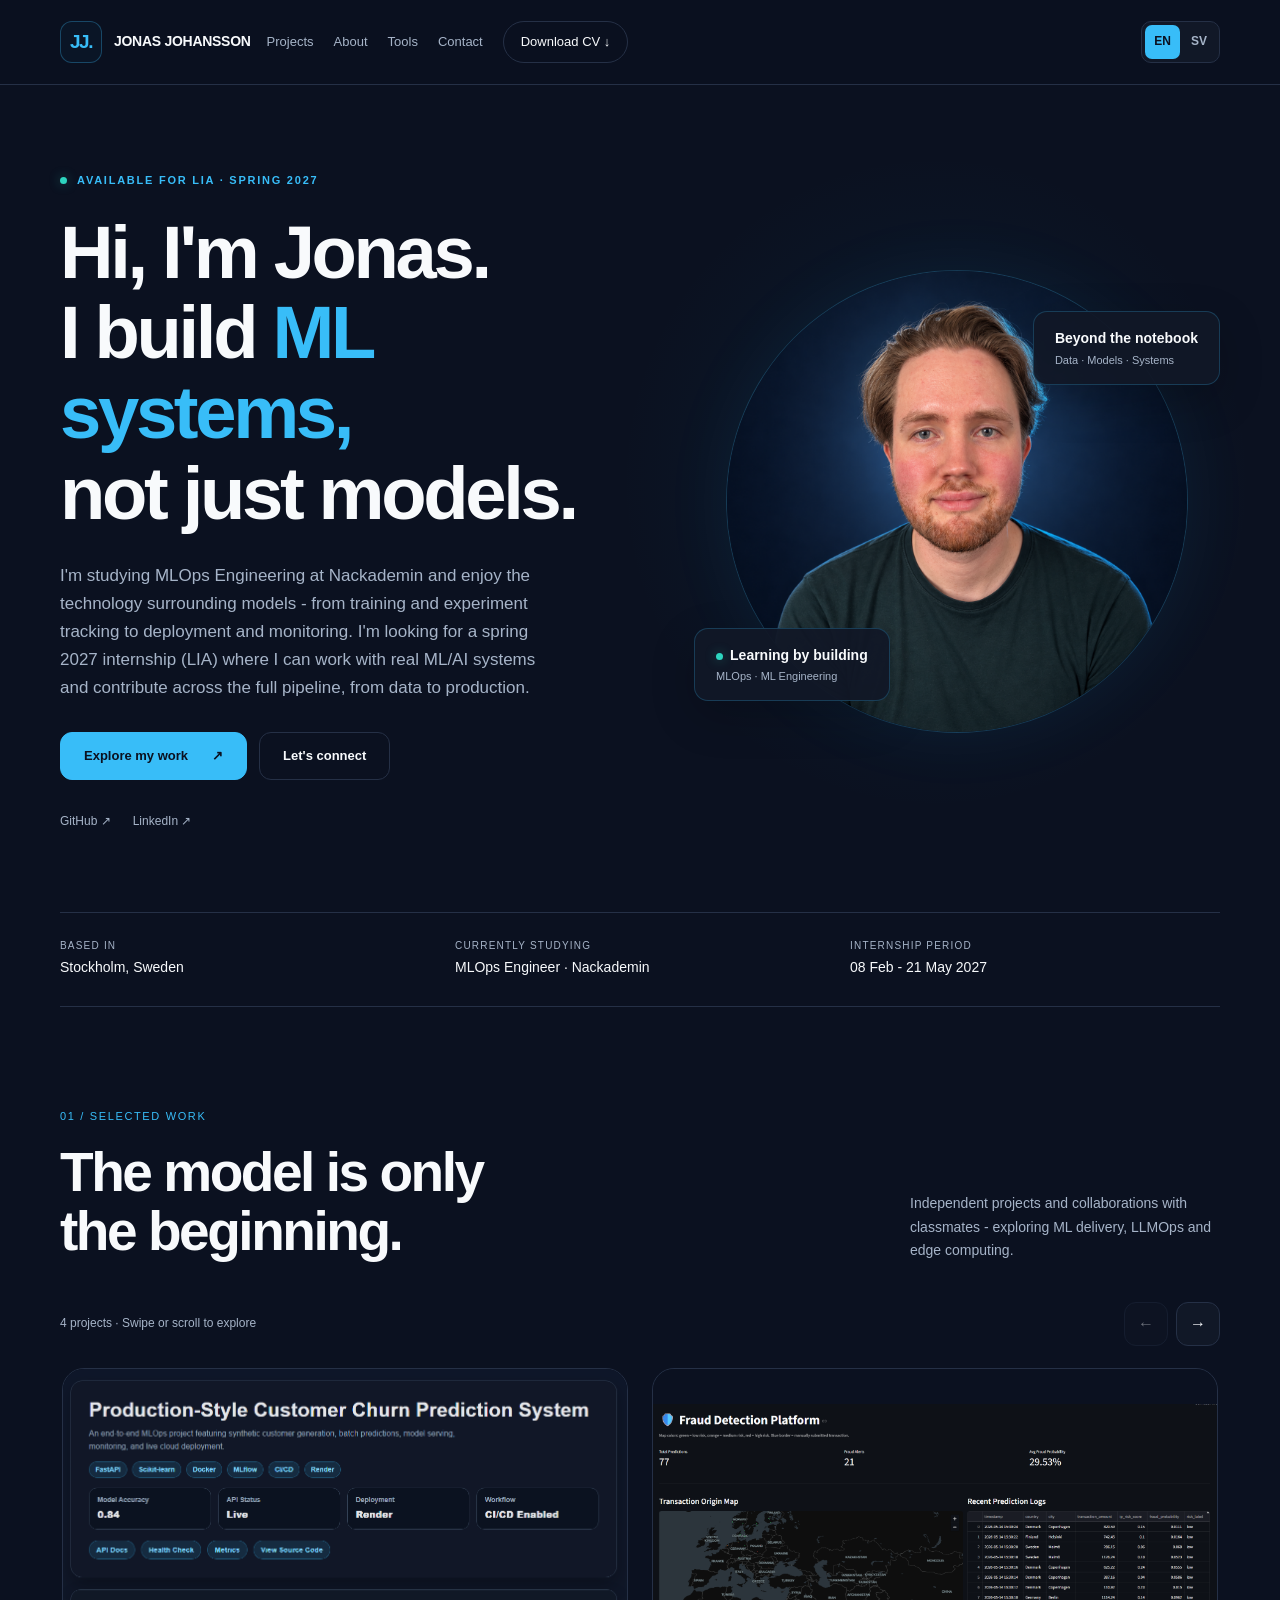
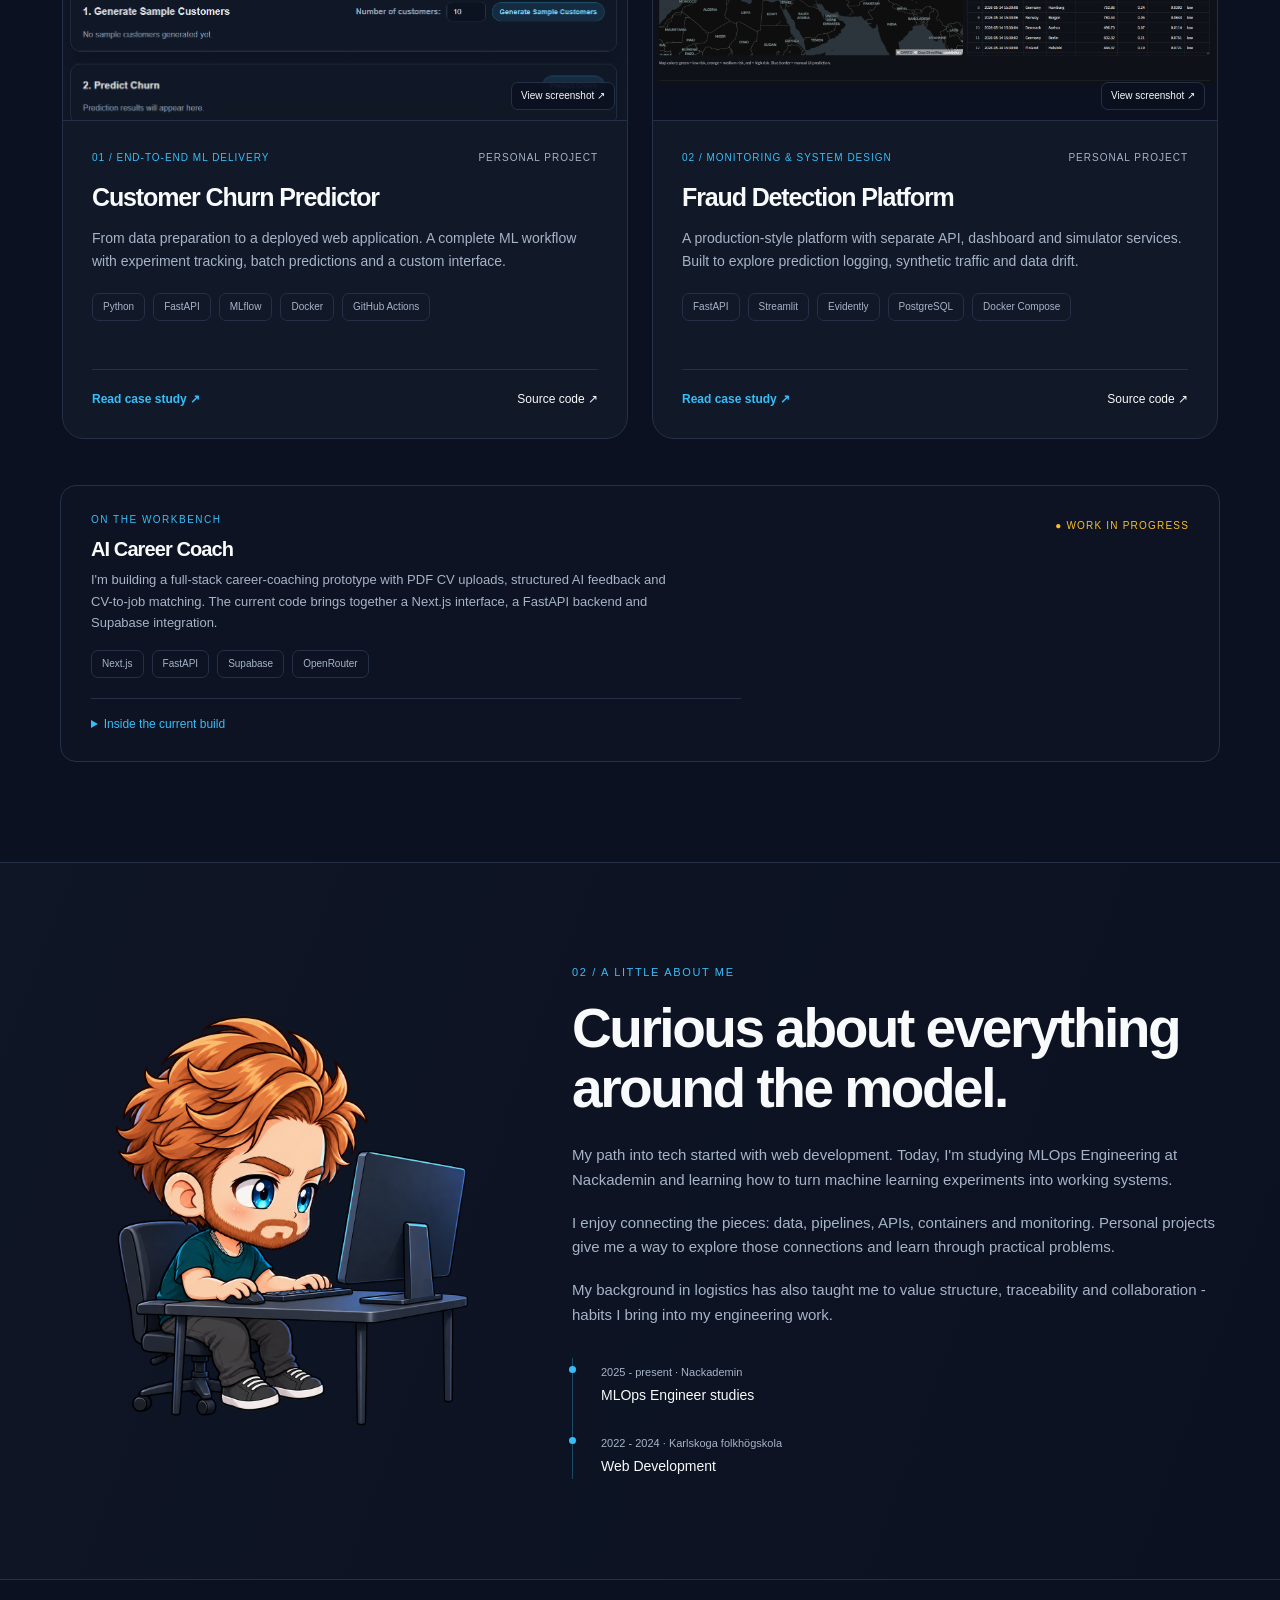
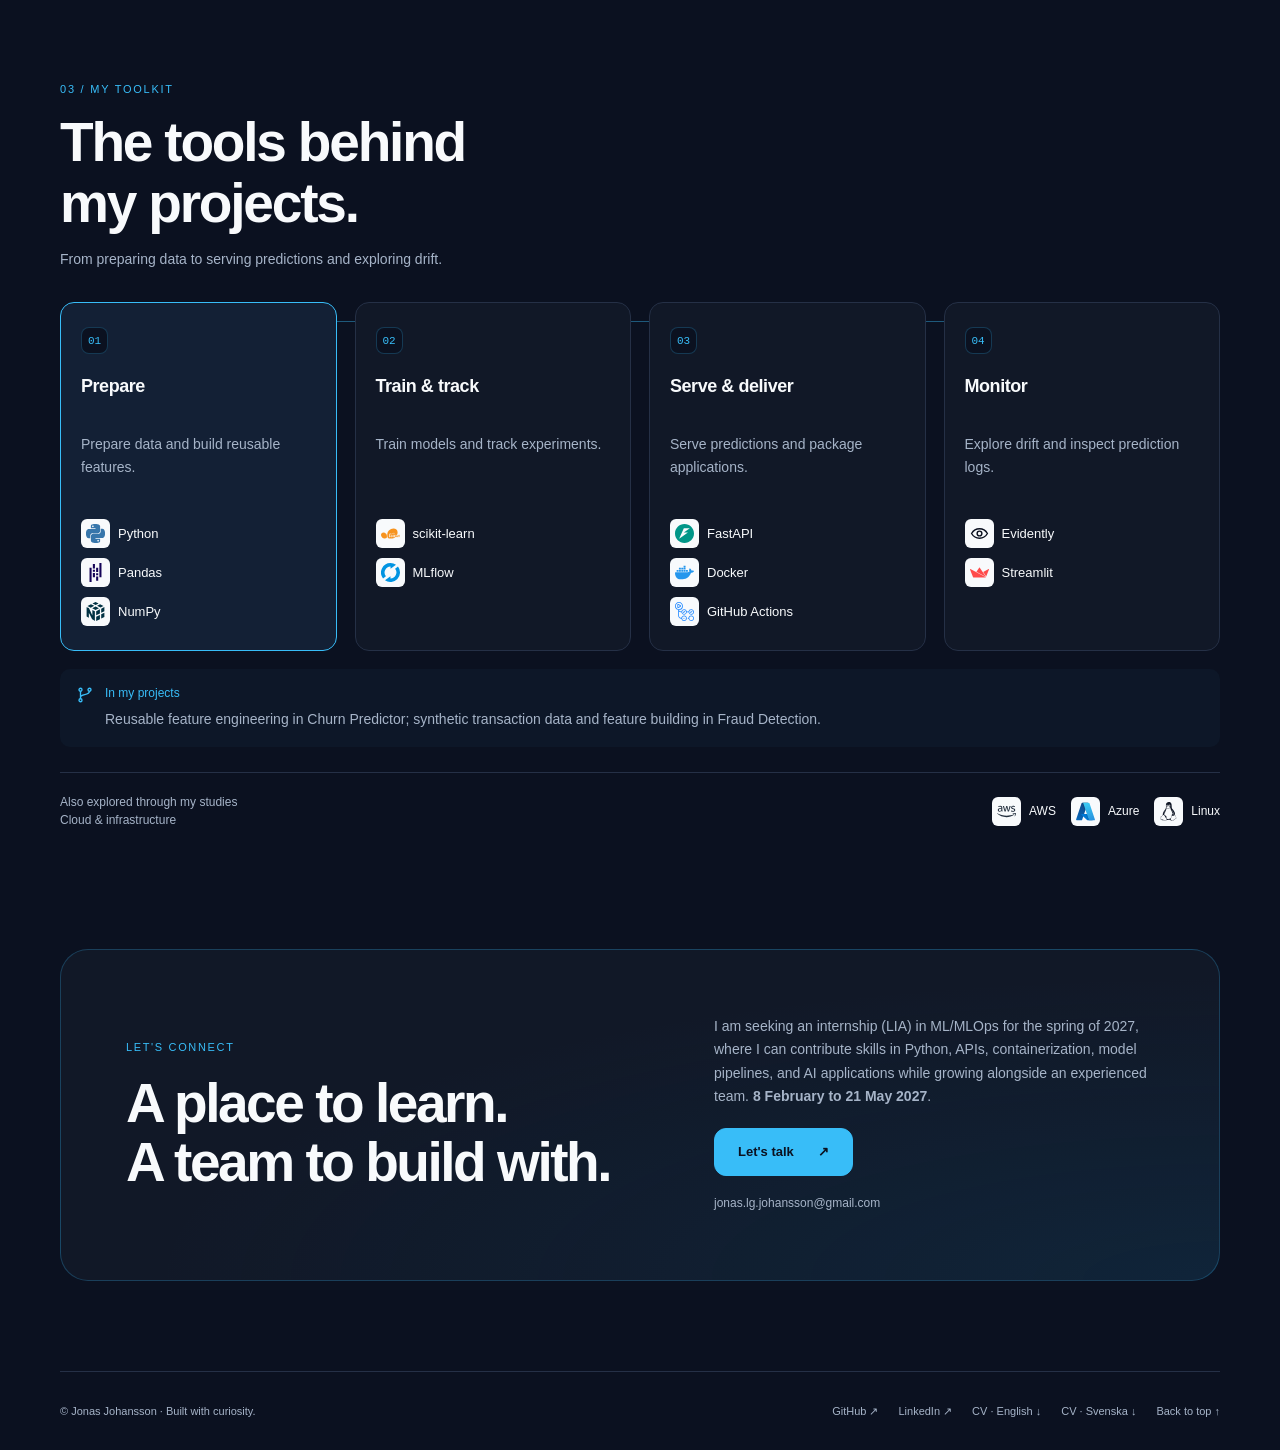
==== commit d4ec3fe9: "Update portfolio text" ====
--- a/index.html
+++ b/index.html
@@ -4,37 +4,50 @@
 <head>
   <meta charset="utf-8">
   <meta name="viewport" content="width=device-width, initial-scale=1">
-  <title>Jonas Johansson — MLOps Portfolio</title>
+  <title data-i18n-text="[&quot;text_d3224117be44&quot;]">Jonas Johansson - MLOps Portfolio</title>
   <meta name="description"
-    content="MLOps Engineer student in Stockholm. Explore my personal ML projects and get in touch about an internship in spring 2027.">
+    content="MLOps Engineer student in Stockholm. Explore my personal ML projects and get in touch about an internship in spring 2027."
+    data-i18n-attrs="{&quot;content&quot;:&quot;text_2d0f6f3381c2&quot;}">
   <meta name="theme-color" content="#0b1120">
-  <meta property="og:title" content="Jonas Johansson — MLOps Portfolio">
+  <meta property="og:title" content="Jonas Johansson - MLOps Portfolio"
+    data-i18n-attrs="{&quot;content&quot;:&quot;text_d3224117be44&quot;}">
   <meta property="og:description"
-    content="MLOps Engineer student in Stockholm. Explore my personal ML projects and get in touch about an internship in spring 2027.">
+    content="MLOps Engineer student in Stockholm. Explore my personal ML projects and get in touch about an internship in spring 2027."
+    data-i18n-attrs="{&quot;content&quot;:&quot;text_2d0f6f3381c2&quot;}">
   <meta property="og:type" content="website">
   <link rel="icon" href="assets/images/favicon.svg" type="image/svg+xml">
   <link rel="stylesheet" href="assets/css/styles.css">
   <script>document.documentElement.classList.add('js')</script>
-  <script src="assets/js/i18n.js" defer></script>
-  <script src="assets/js/main.js" defer></script>
+  <script src="assets/js/i18n.js?v=20261002-2" defer></script>
+  <script src="assets/js/main.js?v=20261002-2" defer></script>
 </head>
 
 <body>
-  <a class="skip-link" href="#main">Skip to content</a>
+  <a class="skip-link" href="#main" data-i18n-text="[&quot;text_0a4470d64e9d&quot;]">Skip to content</a>
   <header class="site-header">
-    <div class="container nav-wrap"><a class="brand" href="#home" aria-label="Jonas Johansson — home"><span
-          class="monogram" aria-hidden="true">JJ.</span>JONAS JOHANSSON</a>
-      <div class="language-switch" role="group" aria-label="Language" hidden><button type="button" data-language="en"
-          lang="en" aria-label="English" aria-pressed="true">EN</button><button type="button" data-language="sv"
-          lang="sv" aria-label="Svenska" aria-pressed="false">SV</button></div><button class="menu-toggle" type="button"
-        aria-expanded="false" aria-controls="navigation">Menu</button>
-      <nav class="nav-links" id="navigation" aria-label="Main navigation"><a href="#projects">Projects</a><a
-          href="#about">About</a><a href="#tools">Tools</a><a href="#contact">Contact</a>
+    <div class="container nav-wrap"><a class="brand" href="#home" aria-label="Jonas Johansson - home"
+        data-i18n-attrs="{&quot;aria-label&quot;:&quot;text_7cbac3f42b3f&quot;}"><span class="monogram"
+          aria-hidden="true">JJ.</span>JONAS JOHANSSON</a>
+      <div class="language-switch" role="group" aria-label="Language" hidden
+        data-i18n-attrs="{&quot;aria-label&quot;:&quot;text_89b86ab0e66f&quot;}"><button type="button"
+          data-language="en" lang="en" aria-label="English" aria-pressed="true">EN</button><button type="button"
+          data-language="sv" lang="sv" aria-label="Svenska" aria-pressed="false">SV</button></div><button
+        class="menu-toggle" type="button" aria-expanded="false" aria-controls="navigation"
+        data-i18n-text="[&quot;text_57f5f5efbc59&quot;]">Menu</button>
+      <nav class="nav-links" id="navigation" aria-label="Main navigation"
+        data-i18n-attrs="{&quot;aria-label&quot;:&quot;text_efd197f3fce4&quot;}"><a href="#projects"
+          data-i18n-text="[&quot;text_53e890d5f0ff&quot;]">Projects</a><a href="#about"
+          data-i18n-text="[&quot;text_6b21fb791ac0&quot;]">About</a><a href="#tools"
+          data-i18n-text="[&quot;text_4fa8cc860c52&quot;]">Tools</a><a href="#contact"
+          data-i18n-text="[&quot;text_b37456c4530b&quot;]">Contact</a>
         <details class="cv-download">
-          <summary class="nav-cv">Download CV ↓</summary>
-          <div class="cv-options" aria-label="Choose CV language"><a href="assets/documents/jonas-johansson-cv-en.pdf"
-              hreflang="en" download>English CV</a><a href="assets/documents/jonas-johansson-cv-sv.pdf" hreflang="sv"
-              download>Swedish CV</a></div>
+          <summary class="nav-cv" data-i18n-text="[&quot;text_c4f64a635eb4&quot;]">Download CV ↓</summary>
+          <div class="cv-options" aria-label="Choose CV language"
+            data-i18n-attrs="{&quot;aria-label&quot;:&quot;text_6ecc9ee2afde&quot;}"><a
+              href="assets/documents/jonas-johansson-cv-en.pdf" hreflang="en" download
+              data-i18n-text="[&quot;text_abb0298754c3&quot;]">English CV</a><a
+              href="assets/documents/jonas-johansson-cv-sv.pdf" hreflang="sv" download
+              data-i18n-text="[&quot;text_e479f2c89d0c&quot;]">Swedish CV</a></div>
         </details>
       </nav>
     </div>
@@ -43,182 +56,231 @@
     <div class="container" id="home">
       <section class="hero" aria-labelledby="hero-title">
         <div>
-          <div class="eyebrow"><span class="status-dot" aria-hidden="true"></span>Available for LIA · Spring 2027</div>
-          <h1 id="hero-title">Hi, I'm Jonas.<br>I build <span>ML systems,</span><br>not just models.</h1>
-          <p class="hero-intro"><strong>MLOps Engineer student at Nackademin.</strong><br>I enjoy the engineering around
-            the model — from training and experiment tracking to deployment and monitoring.</p>
-          <div class="actions"><a class="button button-primary" href="#projects">Explore my work <span
-                aria-hidden="true">↗</span></a><a class="button" href="#contact">Let's connect</a></div>
+          <div class="eyebrow" data-i18n-text="[&quot;text_2ec6eabf4f66&quot;]"><span class="status-dot"
+              aria-hidden="true"></span>Available for LIA · Spring 2027</div>
+          <h1 id="hero-title"
+            data-i18n-text="[&quot;text_f714b70c9432&quot;,&quot;text_f3d31b12a798&quot;,&quot;text_e23c75b726da&quot;]">
+            Hi, I'm Jonas.<br>I build <span data-i18n-text="[&quot;text_d8356852c3c8&quot;]">ML systems,</span><br>not
+            just models.</h1>
+          <p class="hero-intro" data-i18n-text="[&quot;text_d5705d979bd7&quot;]">I'm studying MLOps Engineering at
+            Nackademin and enjoy the technology surrounding models - from training and experiment tracking to deployment
+            and monitoring. I'm looking for a spring 2027 internship (LIA) where I can work with real ML/AI systems and
+            contribute across the full pipeline, from data to production.</p>
+          <div class="actions"><a class="button button-primary" href="#projects"
+              data-i18n-text="[&quot;text_706276562a90&quot;]">Explore my work <span aria-hidden="true">↗</span></a><a
+              class="button" href="#contact" data-i18n-text="[&quot;text_be208cec6515&quot;]">Let's connect</a></div>
           <div class="social-links"><a href="https://github.com/BigLurch" target="_blank"
               rel="noopener noreferrer">GitHub ↗</a><a href="https://www.linkedin.com/in/jonas-johansson-1516921b8/"
               target="_blank" rel="noopener noreferrer">LinkedIn ↗</a></div>
         </div>
         <div class="hero-art">
           <div class="portrait-slot image-slot" data-image="assets/images/hero-portrait.webp"
-            data-alt="Portrait of Jonas Johansson">
-            <div class="portrait-fallback fallback"><strong>JJ.</strong><small>Portrait coming soon</small></div>
-          </div>
-          <div class="float-label top"><strong>Beyond the notebook</strong>Data · Models · Systems</div>
-          <div class="float-label bottom"><strong><span class="status-dot" aria-hidden="true"></span>Learning by
-              building</strong>MLOps · ML Engineering</div>
+            data-alt="Portrait of Jonas Johansson"
+            data-i18n-attrs="{&quot;data-alt&quot;:&quot;text_099da7e4eefe&quot;}">
+            <div class="portrait-fallback fallback"><strong>JJ.</strong><small
+                data-i18n-text="[&quot;text_cde4ddade6b1&quot;]">Portrait coming soon</small></div>
+          </div>
+          <div class="float-label top" data-i18n-text="[&quot;text_b0aed234b05e&quot;]"><strong
+              data-i18n-text="[&quot;text_f3a2d4aebe8b&quot;]">Beyond the notebook</strong>Data · Models · Systems</div>
+          <div class="float-label bottom" data-i18n-text="[&quot;text_058a6cb6e7d7&quot;]"><strong
+              data-i18n-text="[&quot;text_8379e04b887e&quot;]"><span class="status-dot"
+                aria-hidden="true"></span>Learning by building</strong>MLOps · ML Engineering</div>
         </div>
       </section>
       <div class="hero-meta">
-        <div><small>Based in</small><strong>Stockholm, Sweden</strong></div>
-        <div><small>Currently studying</small><strong>MLOps Engineer · Nackademin</strong></div>
-        <div><small>Internship period</small><strong>08 Feb — 21 May 2027</strong></div>
+        <div><small data-i18n-text="[&quot;text_0de20918c6ed&quot;]">Based in</small><strong
+            data-i18n-text="[&quot;text_92169336ee42&quot;]">Stockholm, Sweden</strong></div>
+        <div><small data-i18n-text="[&quot;text_7122c27ed597&quot;]">Currently studying</small><strong
+            data-i18n-text="[&quot;text_9db59ba79891&quot;]">MLOps Engineer · Nackademin</strong></div>
+        <div><small data-i18n-text="[&quot;text_9fa6b67345fc&quot;]">Internship period</small><strong
+            data-i18n-text="[&quot;text_d91adf138d56&quot;]">08 Feb - 21 May 2027</strong></div>
       </div>
     </div>
     <section class="section container" id="projects" aria-labelledby="projects-title">
       <div class="section-heading">
-        <div><span class="section-kicker">01 / Selected work</span>
-          <h2 id="projects-title">The model is only<br>the beginning.</h2>
-        </div>
-        <p>Independent projects and collaborations with classmates — exploring ML delivery, LLMOps and edge computing.
-        </p>
+        <div><span class="section-kicker" data-i18n-text="[&quot;text_2e972b629611&quot;]">01 / Selected work</span>
+          <h2 id="projects-title" data-i18n-text="[&quot;text_880cbf740533&quot;,&quot;text_55383546ed14&quot;]">The
+            model is only<br>the beginning.</h2>
+        </div>
+        <p data-i18n-text="[&quot;text_8c436a259829&quot;]">Independent projects and collaborations with classmates -
+          exploring ML delivery, LLMOps and edge computing.</p>
       </div>
       <div class="project-scroll-toolbar">
-        <p class="project-scroll-hint" id="project-scroll-hint">4 projects · Swipe or scroll to explore</p>
+        <p class="project-scroll-hint" id="project-scroll-hint" data-i18n-text="[&quot;text_f54d1282264c&quot;]">4
+          projects · Swipe or scroll to explore</p>
         <div class="project-scroll-controls" hidden><button type="button" class="project-scroll-button"
-            data-project-direction="previous" aria-label="Previous projects"
-            aria-controls="project-track">←</button><button type="button" class="project-scroll-button"
-            data-project-direction="next" aria-label="Next projects" aria-controls="project-track">→</button></div>
+            data-project-direction="previous" aria-label="Previous projects" aria-controls="project-track"
+            data-i18n-attrs="{&quot;aria-label&quot;:&quot;text_2933c32767b6&quot;}">←</button><button type="button"
+            class="project-scroll-button" data-project-direction="next" aria-label="Next projects"
+            aria-controls="project-track"
+            data-i18n-attrs="{&quot;aria-label&quot;:&quot;text_af09d283dd23&quot;}">→</button></div>
       </div>
       <div class="projects-grid project-track" id="project-track" tabindex="0" role="region"
         aria-labelledby="projects-title" aria-describedby="project-scroll-hint">
         <article class="project-card"><a class="project-image screenshot-frame" href="assets/images/churn-demo.png"
-            target="_blank" rel="noopener noreferrer" aria-label="Open Churn Predictor screenshot in full size"><img
+            target="_blank" rel="noopener noreferrer" aria-label="Open Churn Predictor screenshot in full size"
+            data-i18n-attrs="{&quot;aria-label&quot;:&quot;text_99c0b98a5093&quot;}"><img
               src="assets/images/churn-demo.png"
               alt="Customer Churn Predictor interface with sample customer generation and batch prediction controls."
-              width="1164" height="781" loading="lazy" decoding="async"><span class="screenshot-hint"
-              aria-hidden="true">View screenshot ↗</span></a>
+              width="1164" height="781" loading="lazy" decoding="async"
+              data-i18n-attrs="{&quot;alt&quot;:&quot;text_32954e093424&quot;}"><span class="screenshot-hint"
+              aria-hidden="true" data-i18n-text="[&quot;text_bd7a80019fb9&quot;]">View screenshot ↗</span></a>
           <div class="project-info">
-            <div class="project-topline"><span>01 / End-to-end ML delivery</span><span>Personal project</span></div>
+            <div class="project-topline"><span data-i18n-text="[&quot;text_d9b4db8405cd&quot;]">01 / End-to-end ML
+                delivery</span><span data-i18n-text="[&quot;text_f376ce24d85c&quot;]">Personal project</span></div>
             <h3>Customer Churn Predictor</h3>
-            <p>From data preparation to a deployed web application. A complete ML workflow with experiment tracking,
-              batch predictions and a custom interface.</p>
+            <p data-i18n-text="[&quot;text_a4cd856e13fb&quot;]">From data preparation to a deployed web application. A
+              complete ML workflow with experiment tracking, batch predictions and a custom interface.</p>
             <div class="tags"><span class="tag">Python</span><span class="tag">FastAPI</span><span
                 class="tag">MLflow</span><span class="tag">Docker</span><span class="tag">GitHub Actions</span></div>
-            <div class="card-links"><a class="text-link" href="projects/churn-predictor.html">Read case study <span
-                  aria-hidden="true">↗</span></a><a href="https://github.com/BigLurch/churn-predictor" target="_blank"
-                rel="noopener noreferrer" aria-label="View Customer Churn Predictor source on GitHub">Source code ↗</a>
-            </div>
+            <div class="card-links"><a class="text-link" href="projects/churn-predictor.html"
+                data-i18n-text="[&quot;text_deb03c019dad&quot;]">Read case study <span aria-hidden="true">↗</span></a><a
+                href="https://github.com/BigLurch/churn-predictor" target="_blank" rel="noopener noreferrer"
+                aria-label="View Customer Churn Predictor source on GitHub"
+                data-i18n-text="[&quot;text_7f13e08fd9a6&quot;]"
+                data-i18n-attrs="{&quot;aria-label&quot;:&quot;text_b0495b450bb5&quot;}">Source code ↗</a></div>
           </div>
         </article>
         <article class="project-card"><a class="project-image screenshot-frame" href="assets/images/fraud-dashboard.png"
-            target="_blank" rel="noopener noreferrer" aria-label="Open Fraud Detection screenshot in full size"><img
+            target="_blank" rel="noopener noreferrer" aria-label="Open Fraud Detection screenshot in full size"
+            data-i18n-attrs="{&quot;aria-label&quot;:&quot;text_fa7d787f3d1d&quot;}"><img
               src="assets/images/fraud-dashboard.png"
               alt="Fraud Detection dashboard showing summary metrics, a transaction origin map and recent prediction logs."
-              width="1762" height="877" loading="lazy" decoding="async"><span class="screenshot-hint"
-              aria-hidden="true">View screenshot ↗</span></a>
+              width="1762" height="877" loading="lazy" decoding="async"
+              data-i18n-attrs="{&quot;alt&quot;:&quot;text_72d1832f70a0&quot;}"><span class="screenshot-hint"
+              aria-hidden="true" data-i18n-text="[&quot;text_bd7a80019fb9&quot;]">View screenshot ↗</span></a>
           <div class="project-info">
-            <div class="project-topline"><span>02 / Monitoring & system design</span><span>Personal project</span></div>
+            <div class="project-topline"><span data-i18n-text="[&quot;text_d31d4f6640ee&quot;]">02 / Monitoring & system
+                design</span><span data-i18n-text="[&quot;text_f376ce24d85c&quot;]">Personal project</span></div>
             <h3>Fraud Detection Platform</h3>
-            <p>A production-style platform with separate API, dashboard and simulator services. Built to explore
-              prediction logging, synthetic traffic and data drift.</p>
+            <p data-i18n-text="[&quot;text_24f1dcb38304&quot;]">A production-style platform with separate API, dashboard
+              and simulator services. Built to explore prediction logging, synthetic traffic and data drift.</p>
             <div class="tags"><span class="tag">FastAPI</span><span class="tag">Streamlit</span><span
                 class="tag">Evidently</span><span class="tag">PostgreSQL</span><span class="tag">Docker Compose</span>
             </div>
-            <div class="card-links"><a class="text-link" href="projects/fraud-detection.html">Read case study <span
-                  aria-hidden="true">↗</span></a><a href="https://github.com/BigLurch/fraud_detection_platform"
-                target="_blank" rel="noopener noreferrer"
-                aria-label="View Fraud Detection Platform source on GitHub">Source code ↗</a></div>
+            <div class="card-links"><a class="text-link" href="projects/fraud-detection.html"
+                data-i18n-text="[&quot;text_deb03c019dad&quot;]">Read case study <span aria-hidden="true">↗</span></a><a
+                href="https://github.com/BigLurch/fraud_detection_platform" target="_blank" rel="noopener noreferrer"
+                aria-label="View Fraud Detection Platform source on GitHub"
+                data-i18n-text="[&quot;text_7f13e08fd9a6&quot;]"
+                data-i18n-attrs="{&quot;aria-label&quot;:&quot;text_ae8442ba3c1b&quot;}">Source code ↗</a></div>
           </div>
         </article>
         <article class="project-card"><a class="project-image screenshot-frame"
             href="assets/images/nordic-travel-chatbot.png" target="_blank" rel="noopener noreferrer"
-            aria-label="Open Nordic Travel Chatbot screenshot in full size"><img
+            aria-label="Open Nordic Travel Chatbot screenshot in full size"
+            data-i18n-attrs="{&quot;aria-label&quot;:&quot;text_20f7ed300947&quot;}"><img
               src="assets/images/nordic-travel-chatbot.png"
               alt="Nordic Travel Chatbot Streamlit interface with country, city, trip length and budget controls."
-              width="3572" height="1960" loading="lazy" decoding="async"><span class="screenshot-hint"
-              aria-hidden="true">View screenshot ↗</span></a>
+              width="3572" height="1960" loading="lazy" decoding="async"
+              data-i18n-attrs="{&quot;alt&quot;:&quot;text_0e5bad9e41f7&quot;}"><span class="screenshot-hint"
+              aria-hidden="true" data-i18n-text="[&quot;text_bd7a80019fb9&quot;]">View screenshot ↗</span></a>
           <div class="project-info">
-            <div class="project-topline"><span>03 / LLMOps</span><span>Team project</span></div>
+            <div class="project-topline"><span data-i18n-text="[&quot;text_16ef3c737c57&quot;]">03 / LLMOps</span><span
+                data-i18n-text="[&quot;text_11bcdf40d0f8&quot;]">Team project</span></div>
             <h3>Nordic Travel Chatbot</h3>
-            <p>A travel assistant built with classmates, combining curated Nordic travel data, a Pydantic-AI agent,
-              FastAPI, Streamlit and MLflow prompt registration and evaluation scripts.</p>
+            <p data-i18n-text="[&quot;text_b86aa52191ab&quot;]">A travel assistant built with classmates, combining
+              curated Nordic travel data, a Pydantic-AI agent, FastAPI, Streamlit and MLflow prompt registration and
+              evaluation scripts.</p>
             <div class="tags"><span class="tag">Pydantic-AI</span><span class="tag">FastAPI</span><span
                 class="tag">Streamlit</span><span class="tag">MLflow</span><span class="tag">Docker</span></div>
-            <div class="card-links"><a class="text-link" href="projects/nordic-travel-chatbot.html">Read case study
-                ↗</a><a href="https://github.com/BigLurch/llmops_fullstack_project" target="_blank"
-                rel="noopener noreferrer">My fork ↗</a><span class="project-team-note">My role: frontend, data &
-                Azure</span></div>
+            <div class="card-links"><a class="text-link" href="projects/nordic-travel-chatbot.html"
+                data-i18n-text="[&quot;text_96bfc05291ee&quot;]">Read case study ↗</a><a
+                href="https://github.com/BigLurch/llmops_fullstack_project" target="_blank" rel="noopener noreferrer"
+                data-i18n-text="[&quot;text_63de8e76472e&quot;]">My fork ↗</a><span class="project-team-note"
+                data-i18n-text="[&quot;text_0f158fe11f52&quot;]">My role: frontend, data & Azure</span></div>
           </div>
         </article>
         <article class="project-card"><a class="project-image screenshot-frame"
             href="assets/images/projects/plant/plant-prototype.jpg" target="_blank" rel="noopener noreferrer"><img
               src="assets/images/projects/plant/plant-prototype.jpg"
               alt="Plant Growth Monitor physical prototype with sensors, an OLED display and a potted plant."
-              width="2251" height="1865" loading="lazy" decoding="async"><span class="screenshot-hint"
-              aria-hidden="true">View screenshot ↗</span></a>
+              width="2251" height="1865" loading="lazy" decoding="async"
+              data-i18n-attrs="{&quot;alt&quot;:&quot;text_319b05569700&quot;}"><span class="screenshot-hint"
+              aria-hidden="true" data-i18n-text="[&quot;text_3da27e5bc13e&quot;]">View photo ↗</span></a>
           <div class="project-info">
-            <div class="project-topline"><span>04 / Edge computing</span><span>Team project</span></div>
+            <div class="project-topline"><span data-i18n-text="[&quot;text_07b494dd2f5c&quot;]">04 / Edge
+                computing</span><span data-i18n-text="[&quot;text_11bcdf40d0f8&quot;]">Team project</span></div>
             <h3>Plant Growth Monitor</h3>
-            <p>An edge-computing prototype built with classmates. A Pico measures moisture and distance, provides local
-              feedback and sends readings through MQTT to TimescaleDB and Grafana.</p>
+            <p data-i18n-text="[&quot;text_c2d2d2f515fb&quot;]">An edge-computing prototype built with classmates. A
+              Pico measures moisture and distance, provides local feedback and sends readings through MQTT to
+              TimescaleDB and Grafana.</p>
             <div class="tags"><span class="tag">MicroPython</span><span class="tag">MQTT</span><span
                 class="tag">TimescaleDB</span><span class="tag">Grafana</span><span class="tag">Docker Compose</span>
             </div>
-            <div class="card-links"><a class="text-link" href="projects/plant-growth-monitor.html">Read case study
-                ↗</a><a href="https://github.com/BigLurch/Plant_Growth_Monitor" target="_blank"
-                rel="noopener noreferrer">My fork ↗</a><span class="project-team-note">My role: hardware & Azure</span>
-            </div>
+            <div class="card-links"><a class="text-link" href="projects/plant-growth-monitor.html"
+                data-i18n-text="[&quot;text_96bfc05291ee&quot;]">Read case study ↗</a><a
+                href="https://github.com/BigLurch/Plant_Growth_Monitor" target="_blank" rel="noopener noreferrer"
+                data-i18n-text="[&quot;text_63de8e76472e&quot;]">My fork ↗</a><span class="project-team-note"
+                data-i18n-text="[&quot;text_345cda451cf7&quot;]">My role: hardware & Azure</span></div>
           </div>
         </article>
       </div>
       <aside class="experiment career-workbench" aria-labelledby="career-coach-title">
         <div>
-          <span class="section-kicker">On the workbench</span>
+          <span class="section-kicker" data-i18n-text="[&quot;text_6ee48cf1209a&quot;]">On the workbench</span>
           <h3 id="career-coach-title">AI Career Coach</h3>
-          <p>I'm building a full-stack career-coaching prototype with PDF CV uploads, structured AI feedback and
-            CV-to-job matching. The current code brings together a Next.js interface, a FastAPI backend and Supabase
-            integration.</p>
+          <p data-i18n-text="[&quot;text_6b9a56af651a&quot;]">I'm building a full-stack career-coaching prototype with
+            PDF CV uploads, structured AI feedback and CV-to-job matching. The current code brings together a Next.js
+            interface, a FastAPI backend and Supabase integration.</p>
           <div class="tags"><span class="tag">Next.js</span><span class="tag">FastAPI</span><span
               class="tag">Supabase</span><span class="tag">OpenRouter</span></div>
           <details class="workbench-details">
-            <summary>Inside the current build</summary>
+            <summary data-i18n-text="[&quot;text_253e2fae5d6a&quot;]">Inside the current build</summary>
             <ul>
-              <li>Supabase sign-up, sign-in and PDF storage.</li>
-              <li>PDF text extraction and extraction-status tracking.</li>
-              <li>LLM-powered CV feedback and job-description comparison with structured responses.</li>
+              <li data-i18n-text="[&quot;text_d106b8ce1d7d&quot;]">Supabase sign-up, sign-in and PDF storage.</li>
+              <li data-i18n-text="[&quot;text_296944ec1f6c&quot;]">PDF text extraction and extraction-status tracking.
+              </li>
+              <li data-i18n-text="[&quot;text_1278fca0c30b&quot;]">LLM-powered CV feedback and job-description
+                comparison with structured responses.</li>
             </ul>
-            <p>The project is still in development. The complete flow, access controls and response quality need further
-              validation.</p>
+            <p data-i18n-text="[&quot;text_c7bcd5a9fc91&quot;]">The project is still in development. The complete flow,
+              access controls and response quality need further validation.</p>
           </details>
         </div>
-        <span class="wip">● WORK IN PROGRESS</span>
+        <span class="wip" data-i18n-text="[&quot;text_c55d93907197&quot;]">● WORK IN PROGRESS</span>
       </aside>
     </section>
     <section class="section about-section" id="about" aria-labelledby="about-title">
       <div class="container about-grid">
         <div class="about-image about-illustration"><img src="assets/images/jonas-at-computer.png"
             alt="Chibi illustration of Jonas concentrating on his work at a computer." width="1254" height="1254"
-            loading="lazy" decoding="async"></div>
-        <div class="about-copy"><span class="section-kicker">02 / A little about me</span>
-          <h2 id="about-title">Curious about everything<br>around the model.</h2>
-          <p>My path into tech started with web development. Today, I'm studying MLOps Engineering at Nackademin and
-            learning how to turn machine learning experiments into working systems.</p>
-          <p>I enjoy connecting the pieces: data, pipelines, APIs, containers and monitoring. Personal projects give me
-            a way to explore those connections and learn through practical problems.</p>
-          <p>My background in logistics has also taught me to value structure, traceability and collaboration — habits I
-            bring into my engineering work.</p>
+            loading="lazy" decoding="async" data-i18n-attrs="{&quot;alt&quot;:&quot;text_52f02454fe30&quot;}"></div>
+        <div class="about-copy"><span class="section-kicker" data-i18n-text="[&quot;text_687c3992a643&quot;]">02 / A
+            little about me</span>
+          <h2 id="about-title" data-i18n-text="[&quot;text_2de045b3a8af&quot;,&quot;text_fb09a2f1c66f&quot;]">Curious
+            about everything<br>around the model.</h2>
+          <p data-i18n-text="[&quot;text_2c2189ee5a91&quot;]">My path into tech started with web development. Today, I'm
+            studying MLOps Engineering at Nackademin and learning how to turn machine learning experiments into working
+            systems.</p>
+          <p data-i18n-text="[&quot;text_085c5593f949&quot;]">I enjoy connecting the pieces: data, pipelines, APIs,
+            containers and monitoring. Personal projects give me a way to explore those connections and learn through
+            practical problems.</p>
+          <p data-i18n-text="[&quot;text_bcf3998c6747&quot;]">My background in logistics has also taught me to value
+            structure, traceability and collaboration - habits I bring into my engineering work.</p>
           <div class="timeline">
-            <div class="timeline-item"><small>2025 — present · Nackademin</small><strong>MLOps Engineer studies</strong>
-            </div>
-            <div class="timeline-item"><small>2022 — 2024 · Karlskoga folkhögskola</small><strong>Web
-                Development</strong></div>
+            <div class="timeline-item"><small data-i18n-text="[&quot;text_59728720986b&quot;]">2025 - present ·
+                Nackademin</small><strong data-i18n-text="[&quot;text_95beafef5963&quot;]">MLOps Engineer
+                studies</strong></div>
+            <div class="timeline-item"><small>2022 - 2024 · Karlskoga folkhögskola</small><strong
+                data-i18n-text="[&quot;text_9adbbf981a60&quot;]">Web Development</strong></div>
           </div>
         </div>
       </div>
     </section>
     <section class="section container toolkit" id="tools" aria-labelledby="tools-title">
-      <span class="kicker">03 / My toolkit</span>
-      <h2 id="tools-title">The tools behind<br>my projects.</h2>
-      <p class="subtitle">From preparing data to serving predictions and exploring drift.</p>
-      <div class="flow" aria-label="ML workflow stages">
+      <span class="kicker" data-i18n-text="[&quot;text_60ad0a128f10&quot;]">03 / My toolkit</span>
+      <h2 id="tools-title" data-i18n-text="[&quot;text_0d6d1012b911&quot;,&quot;text_625a7b5e1223&quot;]">The tools
+        behind<br>my projects.</h2>
+      <p class="subtitle" data-i18n-text="[&quot;text_7500e372133e&quot;]">From preparing data to serving predictions
+        and exploring drift.</p>
+      <div class="flow" aria-label="ML workflow stages"
+        data-i18n-attrs="{&quot;aria-label&quot;:&quot;text_162c54ca4667&quot;}">
         <button type="button" class="stage" disabled data-stage="prepare" aria-pressed="true">
-          <span class="step">01</span><span class="stage-title">Prepare</span>
-          <span class="stage-description">Prepare data and build reusable features.</span>
+          <span class="step">01</span><span class="stage-title"
+            data-i18n-text="[&quot;text_2f4240de4d36&quot;]">Prepare</span>
+          <span class="stage-description" data-i18n-text="[&quot;text_d2e6e96a4627&quot;]">Prepare data and build
+            reusable features.</span>
           <span class="tools">
             <span class="tool"><span class="tool-icon"><img src="assets/images/tools/python.svg"
                   alt=""></span>Python</span>
@@ -229,8 +291,10 @@
           </span>
         </button>
         <button type="button" class="stage" disabled data-stage="train" aria-pressed="false">
-          <span class="step">02</span><span class="stage-title">Train &amp; track</span>
-          <span class="stage-description">Train models and track experiments.</span>
+          <span class="step">02</span><span class="stage-title" data-i18n-text="[&quot;text_c9b17527622d&quot;]">Train
+            &amp; track</span>
+          <span class="stage-description" data-i18n-text="[&quot;text_2cbc6de26652&quot;]">Train models and track
+            experiments.</span>
           <span class="tools">
             <span class="tool"><span class="tool-icon"><img src="assets/images/tools/scikitlearn.svg"
                   alt=""></span>scikit-learn</span>
@@ -239,8 +303,10 @@
           </span>
         </button>
         <button type="button" class="stage" disabled data-stage="serve" aria-pressed="false">
-          <span class="step">03</span><span class="stage-title">Serve &amp; deliver</span>
-          <span class="stage-description">Serve predictions and package applications.</span>
+          <span class="step">03</span><span class="stage-title" data-i18n-text="[&quot;text_b08942767e8e&quot;]">Serve
+            &amp; deliver</span>
+          <span class="stage-description" data-i18n-text="[&quot;text_680669ef553a&quot;]">Serve predictions and package
+            applications.</span>
           <span class="tools">
             <span class="tool"><span class="tool-icon"><img src="assets/images/tools/fastapi.svg"
                   alt=""></span>FastAPI</span>
@@ -251,8 +317,10 @@
           </span>
         </button>
         <button type="button" class="stage" disabled data-stage="monitor" aria-pressed="false">
-          <span class="step">04</span><span class="stage-title">Monitor</span>
-          <span class="stage-description">Explore drift and inspect prediction logs.</span>
+          <span class="step">04</span><span class="stage-title"
+            data-i18n-text="[&quot;text_ec0f10698082&quot;]">Monitor</span>
+          <span class="stage-description" data-i18n-text="[&quot;text_8532855806df&quot;]">Explore drift and inspect
+            prediction logs.</span>
           <span class="tools">
             <span class="tool"><span class="tool-icon"><svg viewBox="0 0 24 24" width="17" height="17" fill="none"
                   stroke="currentColor" stroke-width="1.8" aria-hidden="true">
@@ -272,12 +340,14 @@
           <circle cx="18" cy="5" r="2" />
           <path d="M6 7v10M18 7c0 6-12 3-12 8" />
         </svg>
-        <div><span class="detail-label">In my projects</span><span class="detail-text"
-            id="toolkit-stage-detail">Reusable feature engineering in Churn Predictor; synthetic transaction data and
-            feature building in Fraud Detection.</span></div>
+        <div><span class="detail-label" data-i18n-text="[&quot;text_2ed790791ec0&quot;]">In my projects</span><span
+            class="detail-text" id="toolkit-stage-detail" data-i18n-text="[&quot;text_7378f2a07f7c&quot;]">Reusable
+            feature engineering in Churn Predictor; synthetic transaction data and feature building in Fraud
+            Detection.</span></div>
       </div>
       <div class="studies">
-        <span class="studies-label">Also explored through my studies<br>Cloud &amp; infrastructure</span>
+        <span class="studies-label" data-i18n-text="[&quot;text_662249506530&quot;,&quot;text_d3f8fd407519&quot;]">Also
+          explored through my studies<br>Cloud &amp; infrastructure</span>
         <div class="studies-tools">
           <span class="tool"><span class="tool-icon"><img src="assets/images/tools/amazonwebservices.svg"
                 alt=""></span>AWS</span>
@@ -289,24 +359,31 @@
     </section>
     <section class="contact-section container" id="contact" aria-labelledby="contact-title">
       <div class="contact-panel">
-        <div><span class="section-kicker">Let's connect</span>
-          <h2 id="contact-title">A place to learn.<br>A team to build with.</h2>
+        <div><span class="section-kicker" data-i18n-text="[&quot;text_be208cec6515&quot;]">Let's connect</span>
+          <h2 id="contact-title" data-i18n-text="[&quot;text_3053362da776&quot;,&quot;text_8ebf5dbf621d&quot;]">A place
+            to learn.<br>A team to build with.</h2>
         </div>
         <div>
-          <p>I'm looking for an internship in MLOps, ML Engineering or AI Engineering from <strong>8 February to 21 May
-              2027</strong>.</p><a class="button button-primary" href="mailto:jonas.lg.johansson@gmail.com">Let's talk
-            <span aria-hidden="true">↗</span></a><br><a class="email-link"
-            href="mailto:jonas.lg.johansson@gmail.com">jonas.lg.johansson@gmail.com</a>
+          <p data-i18n-text="[&quot;text_4feba9812839&quot;,null]">I am seeking an internship (LIA) in ML/MLOps for the
+            spring of 2027, where I can contribute skills in Python, APIs, containerization, model pipelines, and AI
+            applications while growing alongside an experienced team. <strong
+              data-i18n-text="[&quot;text_a9c94f428329&quot;]">8 February to 21
+              May 2027</strong>.</p><a class="button button-primary" href="mailto:jonas.lg.johansson@gmail.com"
+            data-i18n-text="[&quot;text_48cd9ff674a5&quot;]">Let's talk <span aria-hidden="true">↗</span></a><br><a
+            class="email-link" href="mailto:jonas.lg.johansson@gmail.com">jonas.lg.johansson@gmail.com</a>
         </div>
       </div>
     </section>
   </main>
-  <footer class="container footer-wrap"><span>© Jonas Johansson · Built with curiosity.</span>
+  <footer class="container footer-wrap"><span data-i18n-text="[&quot;text_ea0684b8c5bb&quot;]">© Jonas Johansson · Built
+      with curiosity.</span>
     <div class="footer-links"><a href="https://github.com/BigLurch" target="_blank" rel="noopener noreferrer">GitHub
         ↗</a><a href="https://www.linkedin.com/in/jonas-johansson-1516921b8/" target="_blank"
-        rel="noopener noreferrer">LinkedIn ↗</a><a href="assets/documents/jonas-johansson-cv-en.pdf" lang="en"
-        hreflang="en" download>CV · English ↓</a><a href="assets/documents/jonas-johansson-cv-sv.pdf" lang="sv"
-        hreflang="sv" download>CV · Svenska ↓</a><a href="#main">Back to top ↑</a></div>
+        rel="noopener noreferrer">LinkedIn ↗</a><a href="assets/documents/jonas-johansson-cv-en.pdf" hreflang="en"
+        download data-i18n-text="[&quot;text_c8a7e6c62be7&quot;]">CV · English ↓</a><a
+        href="assets/documents/jonas-johansson-cv-sv.pdf" hreflang="sv" download
+        data-i18n-text="[&quot;text_241caaa08b98&quot;]">CV · Svenska ↓</a><a href="#main"
+        data-i18n-text="[&quot;text_73b4aa6f7d16&quot;]">Back to top ↑</a></div>
   </footer>
 </body>
 
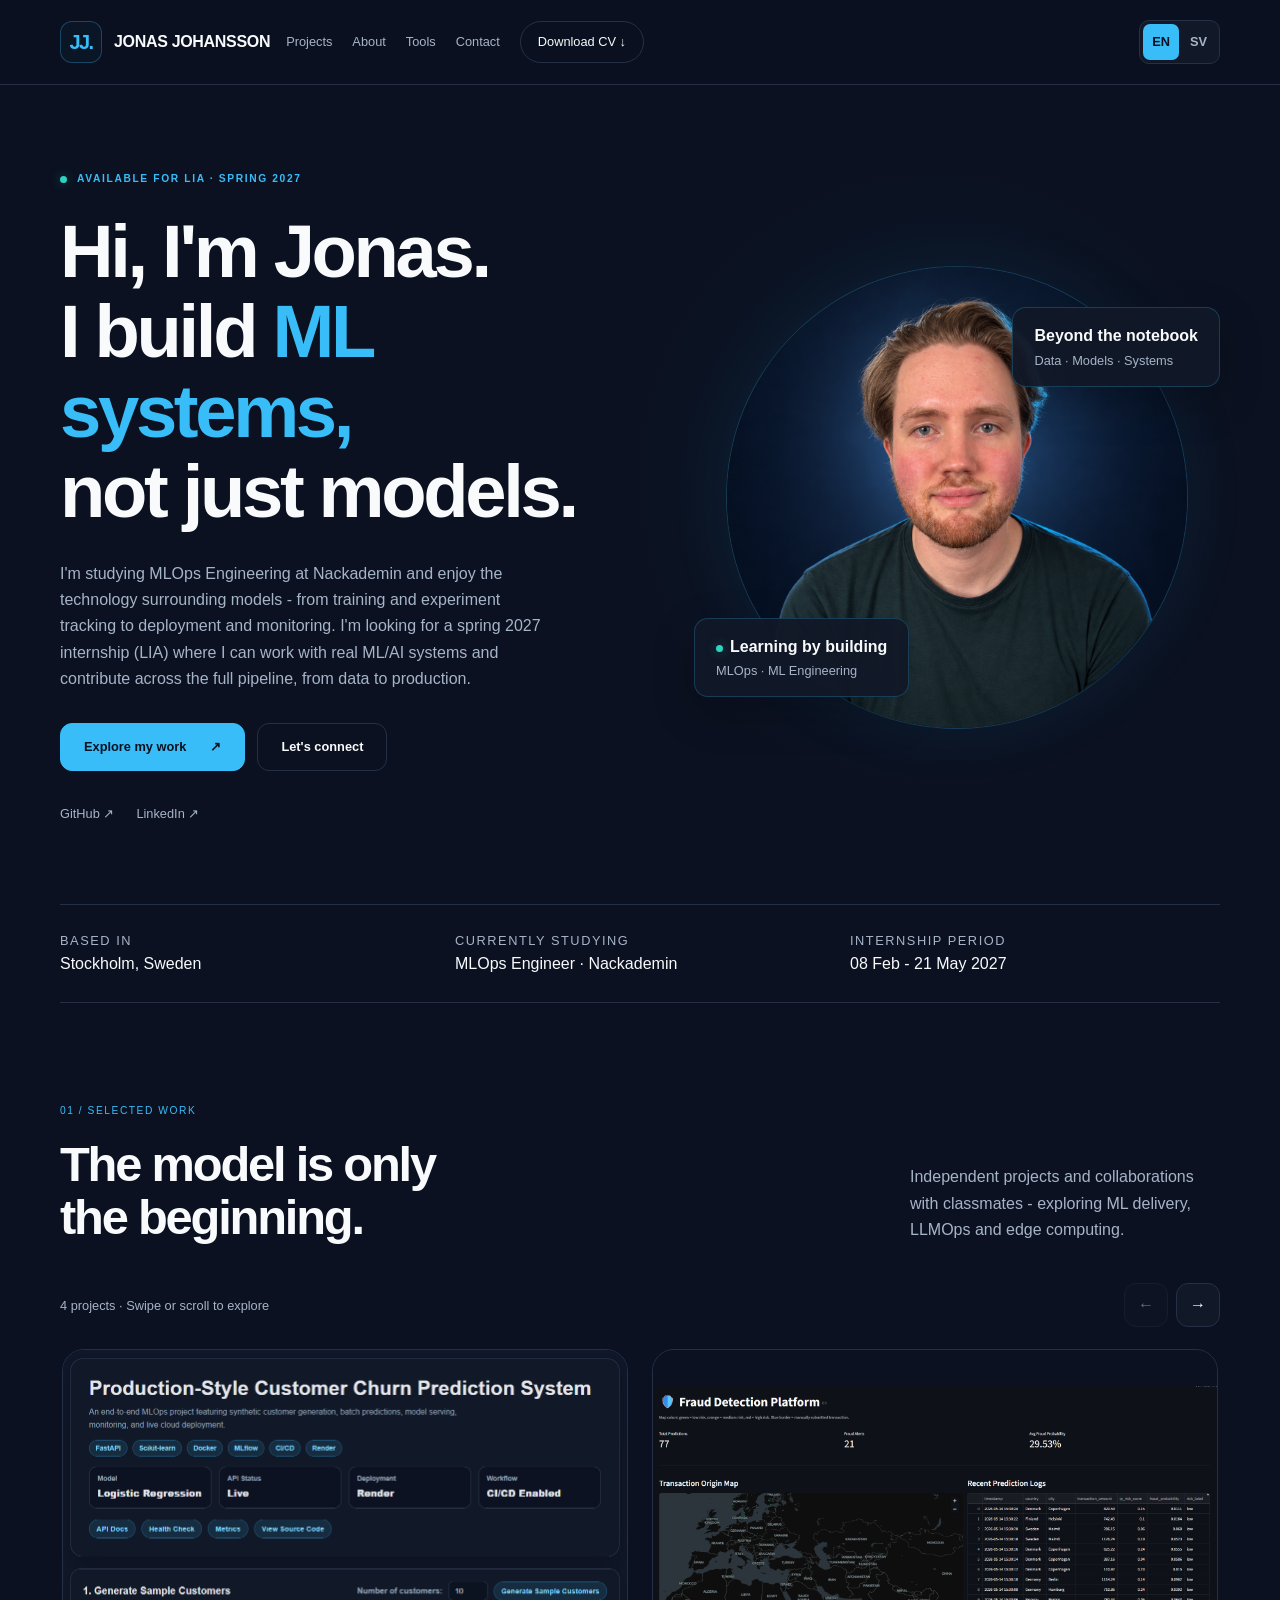
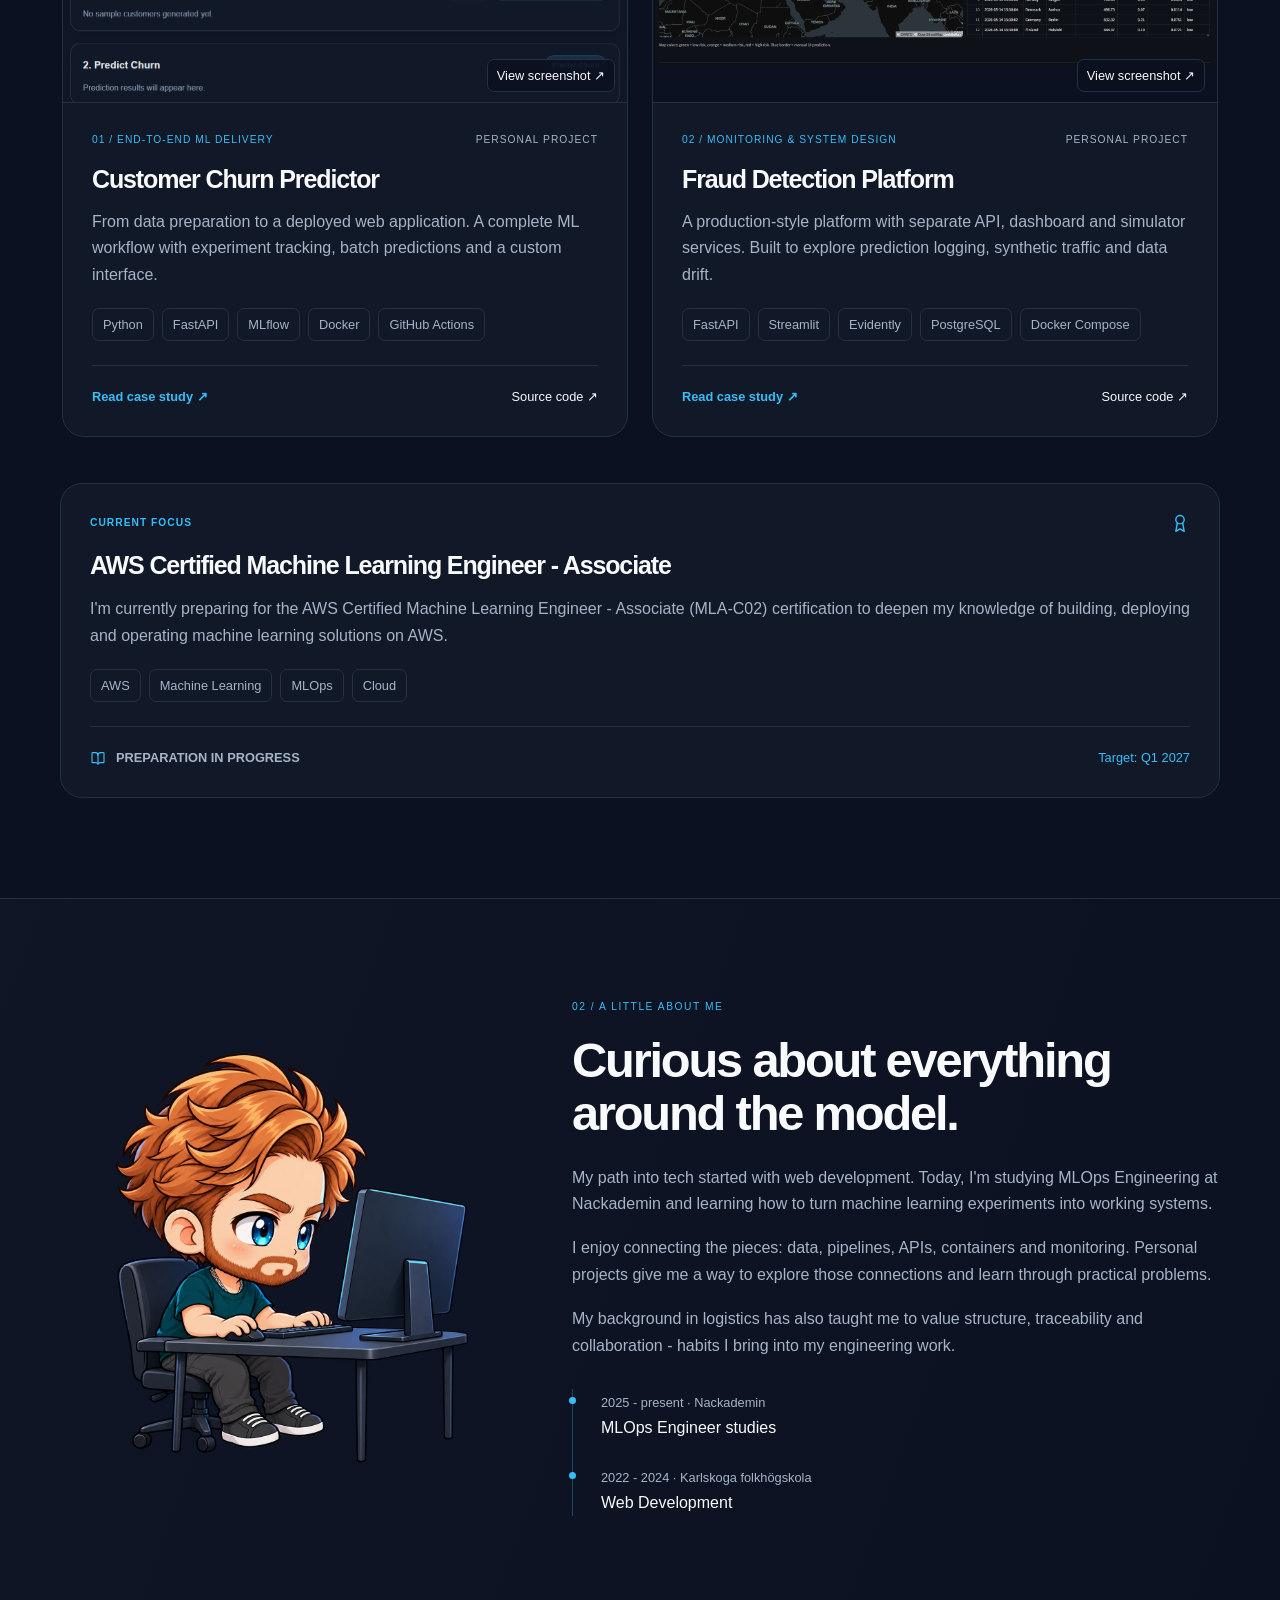
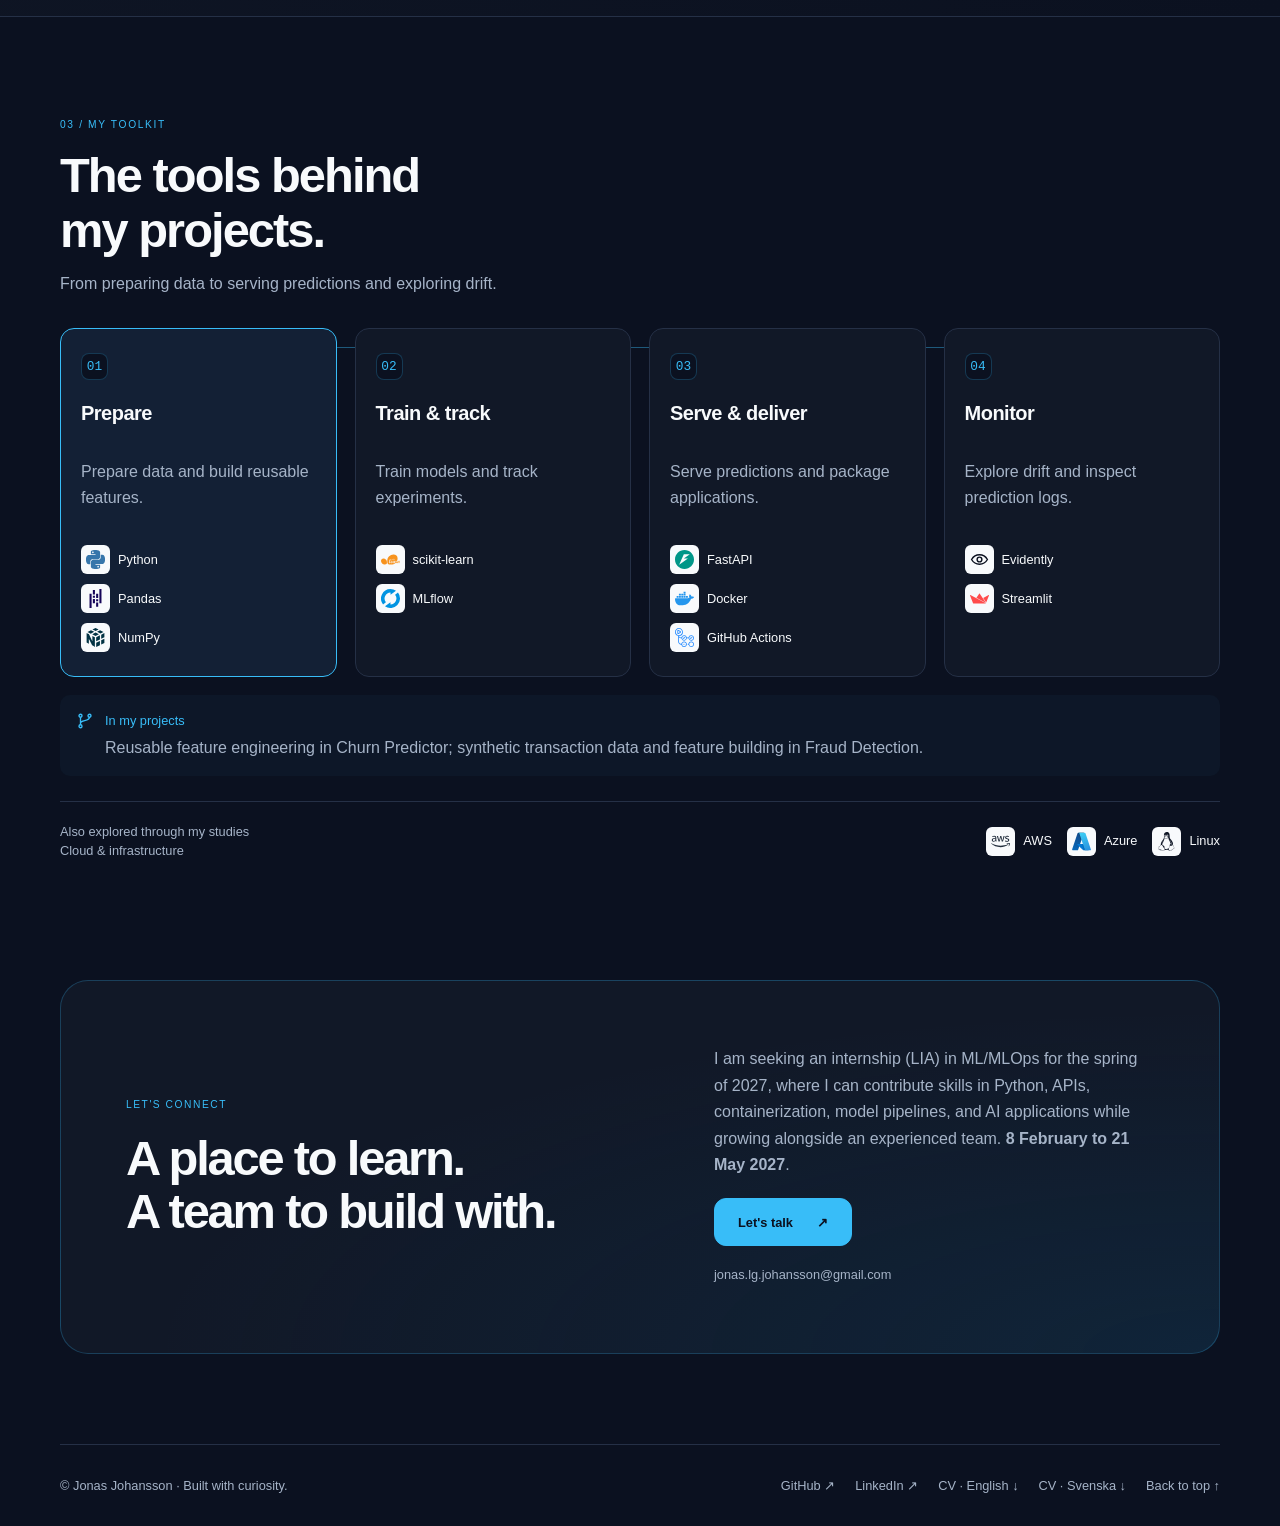
==== commit bc99c2ea: "updated font-size and strukture of the site color strucure" ====
--- a/index.html
+++ b/index.html
@@ -216,30 +216,64 @@
           </div>
         </article>
       </div>
-      <aside class="experiment career-workbench" aria-labelledby="career-coach-title">
-        <div>
-          <span class="section-kicker" data-i18n-text="[&quot;text_6ee48cf1209a&quot;]">On the workbench</span>
-          <h3 id="career-coach-title">AI Career Coach</h3>
-          <p data-i18n-text="[&quot;text_6b9a56af651a&quot;]">I'm building a full-stack career-coaching prototype with
-            PDF CV uploads, structured AI feedback and CV-to-job matching. The current code brings together a Next.js
-            interface, a FastAPI backend and Supabase integration.</p>
-          <div class="tags"><span class="tag">Next.js</span><span class="tag">FastAPI</span><span
-              class="tag">Supabase</span><span class="tag">OpenRouter</span></div>
-          <details class="workbench-details">
-            <summary data-i18n-text="[&quot;text_253e2fae5d6a&quot;]">Inside the current build</summary>
-            <ul>
-              <li data-i18n-text="[&quot;text_d106b8ce1d7d&quot;]">Supabase sign-up, sign-in and PDF storage.</li>
-              <li data-i18n-text="[&quot;text_296944ec1f6c&quot;]">PDF text extraction and extraction-status tracking.
-              </li>
-              <li data-i18n-text="[&quot;text_1278fca0c30b&quot;]">LLM-powered CV feedback and job-description
-                comparison with structured responses.</li>
-            </ul>
-            <p data-i18n-text="[&quot;text_c7bcd5a9fc91&quot;]">The project is still in development. The complete flow,
-              access controls and response quality need further validation.</p>
-          </details>
-        </div>
-        <span class="wip" data-i18n-text="[&quot;text_c55d93907197&quot;]">● WORK IN PROGRESS</span>
+
+      <aside class="certification-card" aria-labelledby="certification-title">
+
+        <div class="certification-header">
+          <span class="section-kicker" data-i18n-text='["text_6ee48cf1209a"]'>
+            Current focus
+          </span>
+
+          <svg class="certification-icon" xmlns="http://www.w3.org/2000/svg" width="20" height="20" viewBox="0 0 24 24"
+            fill="none" stroke="currentColor" stroke-width="1.7" stroke-linecap="round" stroke-linejoin="round"
+            aria-hidden="true">
+            <circle cx="12" cy="8" r="5" />
+            <path d="M8.8 12 7 22l5-3 5 3-1.8-10" />
+          </svg>
+        </div>
+
+        <h3 id="certification-title">
+          AWS Certified Machine Learning Engineer - Associate
+        </h3>
+
+        <p class="certification-description" data-i18n-text='["text_6b9a56af651a"]'>
+          I'm currently preparing for the AWS Certified Machine Learning
+          Engineer - Associate (MLA-C02) certification to deepen my
+          knowledge of building, deploying and operating machine learning
+          solutions on AWS.
+        </p>
+
+        <div class="tags certification-tags">
+          <span class="tag">AWS</span>
+          <span class="tag">Machine Learning</span>
+          <span class="tag">MLOps</span>
+          <span class="tag">Cloud</span>
+        </div>
+
+        <div class="certification-footer">
+          <div class="certification-status">
+            <svg xmlns="http://www.w3.org/2000/svg" width="16" height="16" viewBox="0 0 24 24" fill="none"
+              stroke="currentColor" stroke-width="1.7" stroke-linecap="round" stroke-linejoin="round"
+              aria-hidden="true">
+              <path d="M12 7v14" />
+              <path d="M3 18V5a1 1 0 0 1 1-1h4a4 4 0 0 1 4 4
+                 4 4 0 0 1 4-4h4a1 1 0 0 1 1 1v13
+                 a1 1 0 0 1-1 1h-4a4 4 0 0 0-4 2
+                 4 4 0 0 0-4-2H4a1 1 0 0 1-1-1z" />
+            </svg>
+
+            <span data-i18n-text='["text_c55d93907197"]'>
+              PREPARATION IN PROGRESS
+            </span>
+          </div>
+
+          <span class="certification-target" data-i18n-text='["text_253e2fae5d6a"]'>
+            Target: Q1 2027
+          </span>
+        </div>
+
       </aside>
+
     </section>
     <section class="section about-section" id="about" aria-labelledby="about-title">
       <div class="container about-grid">
--- a/assets/css/styles.css
+++ b/assets/css/styles.css
@@ -1,5 +1,18 @@
 /* Navy + Cyan. Shared tokens for every page. */
 :root {
+    /* Typography - Major Third (1.250), with 1rem = 16px */
+    --text-2xs: 0.64rem; /* 10.24px - decorative meta labels */
+    --text-xs: 0.8rem;
+    --text-base: 1rem;
+    --text-lg: 1.25rem;
+    --text-xl: 1.5625rem;
+    --text-2xl: 1.953125rem;
+    --text-3xl: 2.44140625rem;
+    --text-4xl: 3.0517578125rem;
+    --text-5xl: 3.814697265625rem;
+    --text-6xl: 4.76837158203125rem;
+    --text-7xl: 5.9604644775390625rem;
+
     color-scheme: dark;
     --background: #0b1120;
     --surface: #111827;
@@ -29,7 +42,7 @@
     background: var(--background);
     color: var(--text);
     font-family: Inter, 'Segoe UI', Arial, sans-serif;
-    font-size: 16px;
+    font-size: var(--text-base);
     line-height: 1.65
 }
 
@@ -82,16 +95,16 @@
 }
 
 h1 {
-    font-size: clamp(3rem, 5.8vw, 5.4rem);
+    font-size: clamp(var(--text-4xl), 5.8vw, var(--text-6xl));
     font-weight: 750
 }
 
 h2 {
-    font-size: clamp(2rem, 4.3vw, 3.7rem)
+    font-size: clamp(var(--text-2xl), 4.3vw, var(--text-4xl))
 }
 
 h3 {
-    font-size: 1.65rem
+    font-size: var(--text-xl)
 }
 
 p {
@@ -139,13 +152,13 @@
     display: flex;
     align-items: center;
     gap: 12px;
-    font-size: 14px;
+    font-size: var(--text-base);
     font-weight: 700;
     letter-spacing: -.02em
 }
 
 .monogram {
-    font-size: 19px;
+    font-size: var(--text-lg);
     letter-spacing: -.08em;
     color: var(--accent);
     border: 1px solid #38bdf84d;
@@ -161,7 +174,7 @@
     display: flex;
     align-items: center;
     gap: 30px;
-    font-size: 13px;
+    font-size: var(--text-xs);
     color: var(--muted)
 }
 
@@ -212,7 +225,7 @@
     align-items: center;
     gap: 10px;
     color: var(--accent);
-    font-size: 11px;
+    font-size: var(--text-2xs);
     font-weight: 700;
     letter-spacing: .16em;
     text-transform: uppercase;
@@ -233,7 +246,7 @@
 }
 
 .hero-intro {
-    font-size: 17px;
+    font-size: var(--text-base);
     max-width: 490px;
     margin-top: 28px
 }
@@ -258,7 +271,7 @@
     min-height: 48px;
     padding: 12px 23px;
     border-radius: 12px;
-    font-size: 13px;
+    font-size: var(--text-xs);
     font-weight: 700;
     border: 1px solid var(--border);
     transition: background .2s, transform .2s
@@ -283,7 +296,7 @@
     display: flex;
     gap: 22px;
     margin-top: 32px;
-    font-size: 12px;
+    font-size: var(--text-xs);
     color: var(--muted)
 }
 
@@ -330,7 +343,7 @@
 }
 
 .portrait-fallback strong {
-    font-size: 92px;
+    font-size: var(--text-7xl);
     font-weight: 700;
     letter-spacing: -.08em;
     line-height: 1.1;
@@ -341,7 +354,7 @@
 .portrait-fallback small {
     display: block;
     color: var(--muted);
-    font-size: 10px;
+    font-size: var(--text-xs);
     letter-spacing: .2em;
     text-transform: uppercase
 }
@@ -367,14 +380,14 @@
     background: #111827f0;
     padding: 15px 21px;
     box-shadow: 0 15px 45px #0003;
-    font-size: 11px;
+    font-size: var(--text-xs);
     color: var(--muted)
 }
 
 .float-label strong {
     display: block;
     color: var(--text);
-    font-size: 14px;
+    font-size: var(--text-base);
     font-weight: 600
 }
 
@@ -404,14 +417,14 @@
 
 .hero-meta small {
     color: var(--muted);
-    font-size: 10px;
+    font-size: var(--text-xs);
     letter-spacing: .12em;
     text-transform: uppercase;
     display: block
 }
 
 .hero-meta strong {
-    font-size: 14px;
+    font-size: var(--text-base);
     font-weight: 500
 }
 
@@ -433,11 +446,11 @@
 
 .section-heading p {
     max-width: 310px;
-    font-size: 14px
+    font-size: var(--text-base)
 }
 
 .section-kicker {
-    font-size: 11px;
+    font-size: var(--text-2xs);
     color: var(--accent);
     text-transform: uppercase;
     letter-spacing: .15em;
@@ -483,7 +496,7 @@
 }
 
 .preview-fallback small {
-    font-size: 10px;
+    font-size: var(--text-xs);
     letter-spacing: .14em;
     text-transform: uppercase;
     color: var(--muted)
@@ -492,7 +505,7 @@
 .preview-fallback strong {
     display: block;
     color: var(--accent);
-    font-size: 22px;
+    font-size: var(--text-lg);
     font-weight: 500;
     margin: 10px 0 18px;
     letter-spacing: -.03em
@@ -516,7 +529,7 @@
 .image-note {
     display: block;
     margin-top: 16px;
-    font-size: 10px;
+    font-size: var(--text-xs);
     color: var(--muted)
 }
 
@@ -529,7 +542,7 @@
     align-items: center;
     justify-content: space-between;
     color: var(--muted);
-    font-size: 10px;
+    font-size: var(--text-2xs);
     letter-spacing: .1em;
     text-transform: uppercase;
     margin-bottom: 17px
@@ -540,11 +553,11 @@
 }
 
 .project-info h3 {
-    font-size: 25px
+    font-size: var(--text-xl)
 }
 
 .project-info p {
-    font-size: 14px;
+    font-size: var(--text-base);
     margin: 16px 0 20px
 }
 
@@ -555,7 +568,7 @@
 }
 
 .tag {
-    font-size: 10px;
+    font-size: var(--text-xs);
     padding: 5px 10px;
     border: 1px solid var(--border);
     border-radius: 7px;
@@ -569,7 +582,7 @@
     border-top: 1px solid var(--border);
     margin-top: 24px;
     padding-top: 20px;
-    font-size: 12px
+    font-size: var(--text-xs)
 }
 
 .text-link {
@@ -590,17 +603,17 @@
 }
 
 .experiment h3 {
-    font-size: 20px;
+    font-size: var(--text-lg);
     margin-bottom: 9px
 }
 
 .experiment p {
-    font-size: 13px;
+    font-size: var(--text-xs);
     max-width: 600px
 }
 
 .wip {
-    font-size: 10px;
+    font-size: var(--text-xs);
     letter-spacing: .12em;
     color: var(--amber);
     white-space: nowrap
@@ -631,7 +644,7 @@
 }
 
 .about-image .portrait-fallback strong {
-    font-size: 110px
+    font-size: var(--text-7xl)
 }
 
 .about-copy h2 {
@@ -643,7 +656,7 @@
 }
 
 .about-copy p {
-    font-size: 15px
+    font-size: var(--text-base)
 }
 
 .timeline {
@@ -674,12 +687,12 @@
 
 .timeline-item small {
     color: var(--muted);
-    font-size: 11px
+    font-size: var(--text-xs)
 }
 
 .timeline-item strong {
     display: block;
-    font-size: 14px;
+    font-size: var(--text-base);
     font-weight: 500
 }
 
@@ -697,19 +710,19 @@
 }
 
 .tool-index {
-    font-size: 11px;
+    font-size: var(--text-xs);
     color: var(--accent);
     font-family: monospace
 }
 
 .tool-group h3 {
-    font-size: 16px;
+    font-size: var(--text-base);
     letter-spacing: -.02em;
     margin: 18px 0
 }
 
 .tool-group p {
-    font-size: 13px;
+    font-size: var(--text-xs);
     line-height: 2
 }
 
@@ -733,12 +746,12 @@
 }
 
 .contact-panel p {
-    font-size: 14px;
+    font-size: var(--text-base);
     margin-bottom: 20px
 }
 
 .email-link {
-    font-size: 12px;
+    font-size: var(--text-xs);
     color: var(--muted);
     display: inline-block;
     margin-top: 18px;
@@ -752,7 +765,7 @@
     justify-content: space-between;
     gap: 20px;
     color: var(--muted);
-    font-size: 11px
+    font-size: var(--text-xs)
 }
 
 .footer-links {
@@ -763,7 +776,7 @@
 .back-link {
     display: inline-block;
     color: var(--muted);
-    font-size: 12px;
+    font-size: var(--text-xs);
     margin-bottom: 32px
 }
 
@@ -777,7 +790,7 @@
 
 .case-lead {
     max-width: 760px;
-    font-size: 19px;
+    font-size: var(--text-lg);
     margin-top: 26px
 }
 
@@ -803,7 +816,7 @@
 }
 
 .case-aside {
-    font-size: 12px
+    font-size: var(--text-xs)
 }
 
 .case-aside dl {
@@ -813,7 +826,7 @@
 .case-aside dt {
     color: var(--muted);
     margin-top: 25px;
-    font-size: 10px;
+    font-size: var(--text-xs);
     text-transform: uppercase;
     letter-spacing: .12em
 }
@@ -832,12 +845,12 @@
 }
 
 .case-content h2 {
-    font-size: 30px;
+    font-size: var(--text-2xl);
     margin-bottom: 22px
 }
 
 .case-content h3 {
-    font-size: 18px;
+    font-size: var(--text-lg);
     margin: 24px 0 10px
 }
 
@@ -847,7 +860,7 @@
 
 .case-content p,
 .case-content li {
-    font-size: 15px
+    font-size: var(--text-base)
 }
 
 .case-content ul {
@@ -875,14 +888,14 @@
     border: 1px solid var(--border);
     border-radius: 12px;
     background: var(--surface);
-    font-size: 13px;
+    font-size: var(--text-xs);
     position: relative
 }
 
 .architecture li:before {
     content: counter(step, decimal-leading-zero);
     color: var(--accent);
-    font: 11px monospace;
+    font: var(--text-xs) monospace;
     display: block;
     margin-bottom: 7px
 }
@@ -894,7 +907,7 @@
 }
 
 .architecture span {
-    font-size: 11px
+    font-size: var(--text-xs)
 }
 
 .notice {
@@ -917,18 +930,18 @@
 .next-project small {
     display: block;
     color: var(--muted);
-    font-size: 10px;
+    font-size: var(--text-xs);
     text-transform: uppercase;
     letter-spacing: .1em
 }
 
 .next-project strong {
-    font-size: 20px;
+    font-size: var(--text-lg);
     letter-spacing: -.03em
 }
 
 .noscript-note {
-    font-size: 12px;
+    font-size: var(--text-xs);
     color: var(--muted);
     padding: 12px;
     text-align: center
@@ -983,7 +996,7 @@
     }
 
     .brand {
-        font-size: 12px
+        font-size: var(--text-xs)
     }
 
     .js .menu-toggle {
@@ -1019,11 +1032,11 @@
 
     .hero h1 {
         max-width: 550px;
-        font-size: clamp(45px, 9vw, 65px)
+        font-size: clamp(var(--text-3xl), 9vw, var(--text-5xl))
     }
 
     .hero-intro {
-        font-size: 15px
+        font-size: var(--text-base)
     }
 
     .hero-art {
@@ -1058,7 +1071,7 @@
     }
 
     .hero-meta strong {
-        font-size: 12px;
+        font-size: var(--text-xs);
         text-align: right
     }
 
@@ -1117,11 +1130,11 @@
     }
 
     .case-hero h1 {
-        font-size: 42px
+        font-size: var(--text-3xl)
     }
 
     .case-lead {
-        font-size: 16px
+        font-size: var(--text-base)
     }
 
     .case-banner {
@@ -1146,7 +1159,7 @@
     }
 
     .case-content h2 {
-        font-size: 27px
+        font-size: var(--text-xl)
     }
 
     .case-content section {
@@ -1154,7 +1167,7 @@
     }
 
     .next-project strong {
-        font-size: 17px
+        font-size: var(--text-base)
     }
 }
 
@@ -1172,11 +1185,11 @@
     }
 
     .float-label strong {
-        font-size: 12px
+        font-size: var(--text-xs)
     }
 
     .portrait-fallback strong {
-        font-size: 78px
+        font-size: var(--text-6xl)
     }
 
     .project-info {
@@ -1192,7 +1205,7 @@
     }
 
     .preview-fallback strong {
-        font-size: 19px
+        font-size: var(--text-lg)
     }
 }
 
@@ -1224,7 +1237,7 @@
 }
 
 .case-hero-copy h1 {
-    font-size: clamp(2.625rem, 5vw, 4.5rem)
+    font-size: clamp(var(--text-3xl), 5vw, var(--text-5xl))
 }
 
 .case-facts {
@@ -1235,7 +1248,7 @@
 }
 
 .case-facts-title {
-    font-size: 11px !important;
+    font-size: var(--text-2xs) !important;
     line-height: 1.5;
     letter-spacing: .12em;
     text-transform: uppercase;
@@ -1255,14 +1268,14 @@
 
 .case-fact dt {
     color: var(--muted);
-    font-size: 10px;
+    font-size: var(--text-xs);
     letter-spacing: .1em;
     text-transform: uppercase
 }
 
 .case-fact dd {
     margin: 5px 0 0;
-    font-size: 13px;
+    font-size: var(--text-xs);
     line-height: 1.6;
     color: var(--text)
 }
@@ -1318,7 +1331,7 @@
     position: absolute;
     right: 12px;
     bottom: 10px;
-    font-size: 10px;
+    font-size: var(--text-xs);
     background: #0b1120ed;
     border: 1px solid var(--border);
     color: var(--text);
@@ -1351,7 +1364,7 @@
 .screenshot-detail figcaption {
     padding: 16px 20px;
     color: var(--muted);
-    font-size: 12px;
+    font-size: var(--text-xs);
     border-top: 1px solid var(--border)
 }
 
@@ -1388,12 +1401,12 @@
 }
 
 .toolkit {
-    --tk-bg: #0b1120;
-    --tk-surface: #111827;
-    --tk-text: #f8fafc;
-    --tk-muted: #a6b4c8;
-    --tk-cyan: #38bdf8;
-    --tk-border: #253046;
+    --tk-bg: var(--background);
+    --tk-surface: var(--surface);
+    --tk-text: var(--text);
+    --tk-muted: var(--muted);
+    --tk-cyan: var(--accent);
+    --tk-border: var(--border);
     background: var(--tk-bg);
     color: var(--tk-text);
     padding-block: 100px
@@ -1402,14 +1415,14 @@
 .toolkit .kicker {
     display: block;
     color: var(--tk-cyan);
-    font-size: 11px;
+    font-size: var(--text-2xs);
     letter-spacing: .16em;
     text-transform: uppercase;
     margin-bottom: 14px
 }
 
 .toolkit h2 {
-    font-size: 32px;
+    font-size: var(--text-2xl);
     line-height: 1.12;
     font-weight: 650;
     letter-spacing: -.04em;
@@ -1419,7 +1432,7 @@
 
 .toolkit .subtitle {
     color: var(--tk-muted);
-    font-size: 14px;
+    font-size: var(--text-base);
     line-height: 1.6;
     margin: 0 0 32px
 }
@@ -1480,13 +1493,13 @@
     border-radius: 8px;
     background: var(--tk-bg);
     color: var(--tk-cyan);
-    font-size: 11px;
+    font-size: var(--text-xs);
     font-family: monospace;
     margin-bottom: 20px
 }
 
 .toolkit .stage-title {
-    font-size: 15px;
+    font-size: var(--text-base);
     line-height: 1.35;
     letter-spacing: -.025em;
     font-weight: 600;
@@ -1496,7 +1509,7 @@
 
 .toolkit .stage-description {
     color: var(--tk-muted);
-    font-size: 12px;
+    font-size: var(--text-xs);
     line-height: 1.6;
     min-height: 58px;
     margin-bottom: 18px
@@ -1513,7 +1526,7 @@
     display: flex;
     gap: 8px;
     align-items: center;
-    font-size: 11px;
+    font-size: var(--text-xs);
     line-height: 1.4;
     color: var(--tk-text);
     min-width: 0
@@ -1562,14 +1575,14 @@
 
 .toolkit .detail-label {
     display: block;
-    font-size: 11px;
+    font-size: var(--text-xs);
     color: var(--tk-cyan);
     margin-bottom: 4px
 }
 
 .toolkit .detail-text {
     display: block;
-    font-size: 12px;
+    font-size: var(--text-xs);
     line-height: 1.6;
     color: var(--tk-muted)
 }
@@ -1585,7 +1598,7 @@
 }
 
 .toolkit .studies-label {
-    font-size: 11px;
+    font-size: var(--text-xs);
     color: var(--tk-muted);
     line-height: 1.5;
     flex: 1 1 170px
@@ -1598,7 +1611,7 @@
 }
 
 .toolkit .studies .tool {
-    font-size: 11px
+    font-size: var(--text-xs)
 }
 
 @media(max-width:620px) {
@@ -1656,7 +1669,7 @@
     }
 
     .toolkit h2 {
-        font-size: 29px
+        font-size: var(--text-2xl)
     }
 }
 
@@ -1667,7 +1680,7 @@
 }
 
 .toolkit h2 {
-    font-size: clamp(2rem, 4.3vw, 3.7rem)
+    font-size: clamp(var(--text-2xl), 4.3vw, var(--text-4xl))
 }
 
 .toolkit .stage {
@@ -1679,17 +1692,17 @@
 }
 
 .toolkit .stage-title {
-    font-size: 18px;
+    font-size: var(--text-lg);
     min-height: 49px
 }
 
 .toolkit .stage-description {
-    font-size: 14px;
+    font-size: var(--text-base);
     min-height: 68px
 }
 
 .toolkit .tool {
-    font-size: 13px
+    font-size: var(--text-xs)
 }
 
 .toolkit .tool-icon {
@@ -1704,13 +1717,13 @@
 }
 
 .toolkit .detail-text {
-    font-size: 14px
+    font-size: var(--text-base)
 }
 
 .toolkit .detail-label,
 .toolkit .studies-label,
 .toolkit .studies .tool {
-    font-size: 12px
+    font-size: var(--text-xs)
 }
 
 @media(max-width:900px) {
@@ -1775,7 +1788,7 @@
 }
 
 .project-scroll-hint {
-    font-size: 12px;
+    font-size: var(--text-xs);
     color: var(--muted)
 }
 
@@ -1868,7 +1881,7 @@
 }
 
 .project-team-note {
-    font-size: 11px;
+    font-size: var(--text-xs);
     color: var(--muted)
 }
 
@@ -1884,13 +1897,13 @@
 }
 
 .plant-preview-content>.section-kicker {
-    font-size: 10px;
+    font-size: var(--text-2xs);
     margin-bottom: 12px
 }
 
 .plant-preview-content>strong {
     display: block;
-    font-size: 23px;
+    font-size: var(--text-xl);
     line-height: 1.15;
     letter-spacing: -.03em;
     margin-bottom: 20px;
@@ -1901,7 +1914,7 @@
     display: grid;
     gap: 6px;
     justify-items: center;
-    font-size: 12px;
+    font-size: var(--text-xs);
     color: var(--muted)
 }
 
@@ -1943,12 +1956,12 @@
     }
 
     .plant-preview-content>strong {
-        font-size: 21px;
+        font-size: var(--text-lg);
         margin-bottom: 12px
     }
 
     .plant-flow {
-        font-size: 11px;
+        font-size: var(--text-xs);
         gap: 4px
     }
 
@@ -1973,13 +1986,128 @@
     }
 }
 
-/* Active workbench project, separate from the four finished project cards. */
-.career-workbench {
-    align-items: start
+/* Current certification focus uses the same card design tokens and typography
+   as Selected Work. Section-specific placement is kept intentional. */
+.certification-card {
+    display: block;
+    width: 100%;
+    margin-top: 26px;
+    padding: 29px;
+    background: var(--surface);
+    border: 1px solid var(--border);
+    border-radius: var(--radius);
+    color: var(--text);
+}
+
+.certification-header {
+    display: flex;
+    align-items: center;
+    justify-content: space-between;
+    gap: 16px;
+    margin-bottom: 17px;
+}
+
+.certification-header .section-kicker {
+    margin: 0;
+    font-size: var(--text-2xs);
+    font-weight: 600;
+    letter-spacing: .1em;
+    color: var(--accent);
+}
+
+.certification-icon {
+    flex-shrink: 0;
+    color: var(--accent);
+}
+
+.certification-card h3 {
+    margin: 0;
+    font-size: var(--text-xl);
+    font-weight: 700;
+    line-height: 1.2;
+    color: var(--text);
+}
+
+.certification-description {
+    margin: 16px 0 20px;
+    font-size: var(--text-base);
+    line-height: 1.65;
+    color: var(--muted);
+}
+
+.certification-tags {
+    display: flex;
+    flex-wrap: wrap;
+    gap: 8px;
+}
+
+/* Match the existing .tag style on the project cards. */
+.certification-tags .tag {
+    font-size: var(--text-xs);
+    padding: 5px 10px;
+    color: var(--muted);
+    border: 1px solid var(--border);
+    border-radius: 7px;
+}
+
+.certification-footer {
+    display: flex;
+    align-items: center;
+    justify-content: space-between;
+    flex-wrap: wrap;
+    gap: 12px 20px;
+    margin-top: 24px;
+    padding-top: 20px;
+    border-top: 1px solid var(--border);
+}
+
+.certification-status {
+    display: flex;
+    align-items: center;
+    gap: 10px;
+    font-size: var(--text-xs);
+    font-weight: 600;
+    color: var(--muted);
+}
+
+.certification-status svg {
+    flex-shrink: 0;
+    color: var(--accent);
+}
+
+.certification-target {
+    font-size: var(--text-xs);
+    color: var(--accent);
+}
+
+/* Reused on the churn and fraud case-study pages instead of inline styles. */
+.case-demo-note {
+    font-size: var(--text-xs);
+    margin-top: 14px;
+}
+
+.case-architecture-intro {
+    margin-bottom: 20px;
+}
+
+@media (max-width: 760px) {
+    .certification-card {
+        padding: 24px;
+    }
+}
+
+@media (max-width: 420px) {
+    .certification-card {
+        padding: 24px;
+    }
+
+    .certification-card h3 {
+        font-size: var(--text-lg);
+    }
 }
 
 .career-workbench .section-kicker {
-    font-size: 10px;
+    font-size: var(--text-xs);
     margin-bottom: 10px
 }
 
@@ -1999,7 +2127,7 @@
 }
 
 .workbench-details summary {
-    font-size: 12px;
+    font-size: var(--text-xs);
     color: var(--accent);
     cursor: pointer
 }
@@ -2007,7 +2135,7 @@
 .workbench-details ul {
     padding-left: 20px;
     color: var(--muted);
-    font-size: 13px;
+    font-size: var(--text-xs);
     margin: 14px 0
 }
 
@@ -2016,7 +2144,7 @@
 }
 
 .workbench-details>p {
-    font-size: 12px
+    font-size: var(--text-xs)
 }
 
 /* Shared English/Swedish controls and separate CV downloads. */
@@ -2041,7 +2169,7 @@
     background: transparent;
     color: var(--muted);
     padding: 7px 9px;
-    font-size: 12px;
+    font-size: var(--text-xs);
     font-weight: 700;
     cursor: pointer;
     min-height: 34px
@@ -2119,13 +2247,13 @@
 
 @media(max-width:950px) and (min-width:761px) {
     .brand {
-        font-size: 12px;
+        font-size: var(--text-xs);
         gap: 8px
     }
 
     .nav-links {
         gap: 12px;
-        font-size: 12px
+        font-size: var(--text-xs)
     }
 
     .nav-cv {
@@ -2159,14 +2287,14 @@
 
 @media(max-width:420px) {
     .brand {
-        font-size: 11px;
+        font-size: var(--text-xs);
         gap: 7px
     }
 
     .monogram {
         width: 32px;
         height: 32px;
-        font-size: 16px
+        font-size: var(--text-base)
     }
 
     .language-switch button {
@@ -2192,13 +2320,13 @@
 
 .case-deployment strong {
     display: block;
-    font-size: 12px;
+    font-size: var(--text-xs);
     color: var(--accent);
     margin-bottom: 5px
 }
 
 .case-deployment p {
-    font-size: 12px;
+    font-size: var(--text-xs);
     line-height: 1.6;
     max-width: 65ch
 }
@@ -2246,19 +2374,19 @@
 .gallery-card figcaption strong {
     display: block;
     color: var(--text);
-    font-size: 13px;
+    font-size: var(--text-xs);
     font-weight: 600;
     margin-bottom: 9px
 }
 
 .case-content .gallery-card figcaption p {
-    font-size: 12px;
+    font-size: var(--text-xs);
     line-height: 1.65;
     margin: 0 0 12px
 }
 
 .gallery-card .text-link {
-    font-size: 12px
+    font-size: var(--text-xs)
 }
 
 .gallery-card:hover {
@@ -2285,12 +2413,12 @@
 .cloud-services strong {
     display: block;
     color: var(--accent);
-    font-size: 14px;
+    font-size: var(--text-base);
     margin-bottom: 5px
 }
 
 .cloud-services span {
-    font-size: 12px;
+    font-size: var(--text-xs);
     color: var(--muted)
 }
 
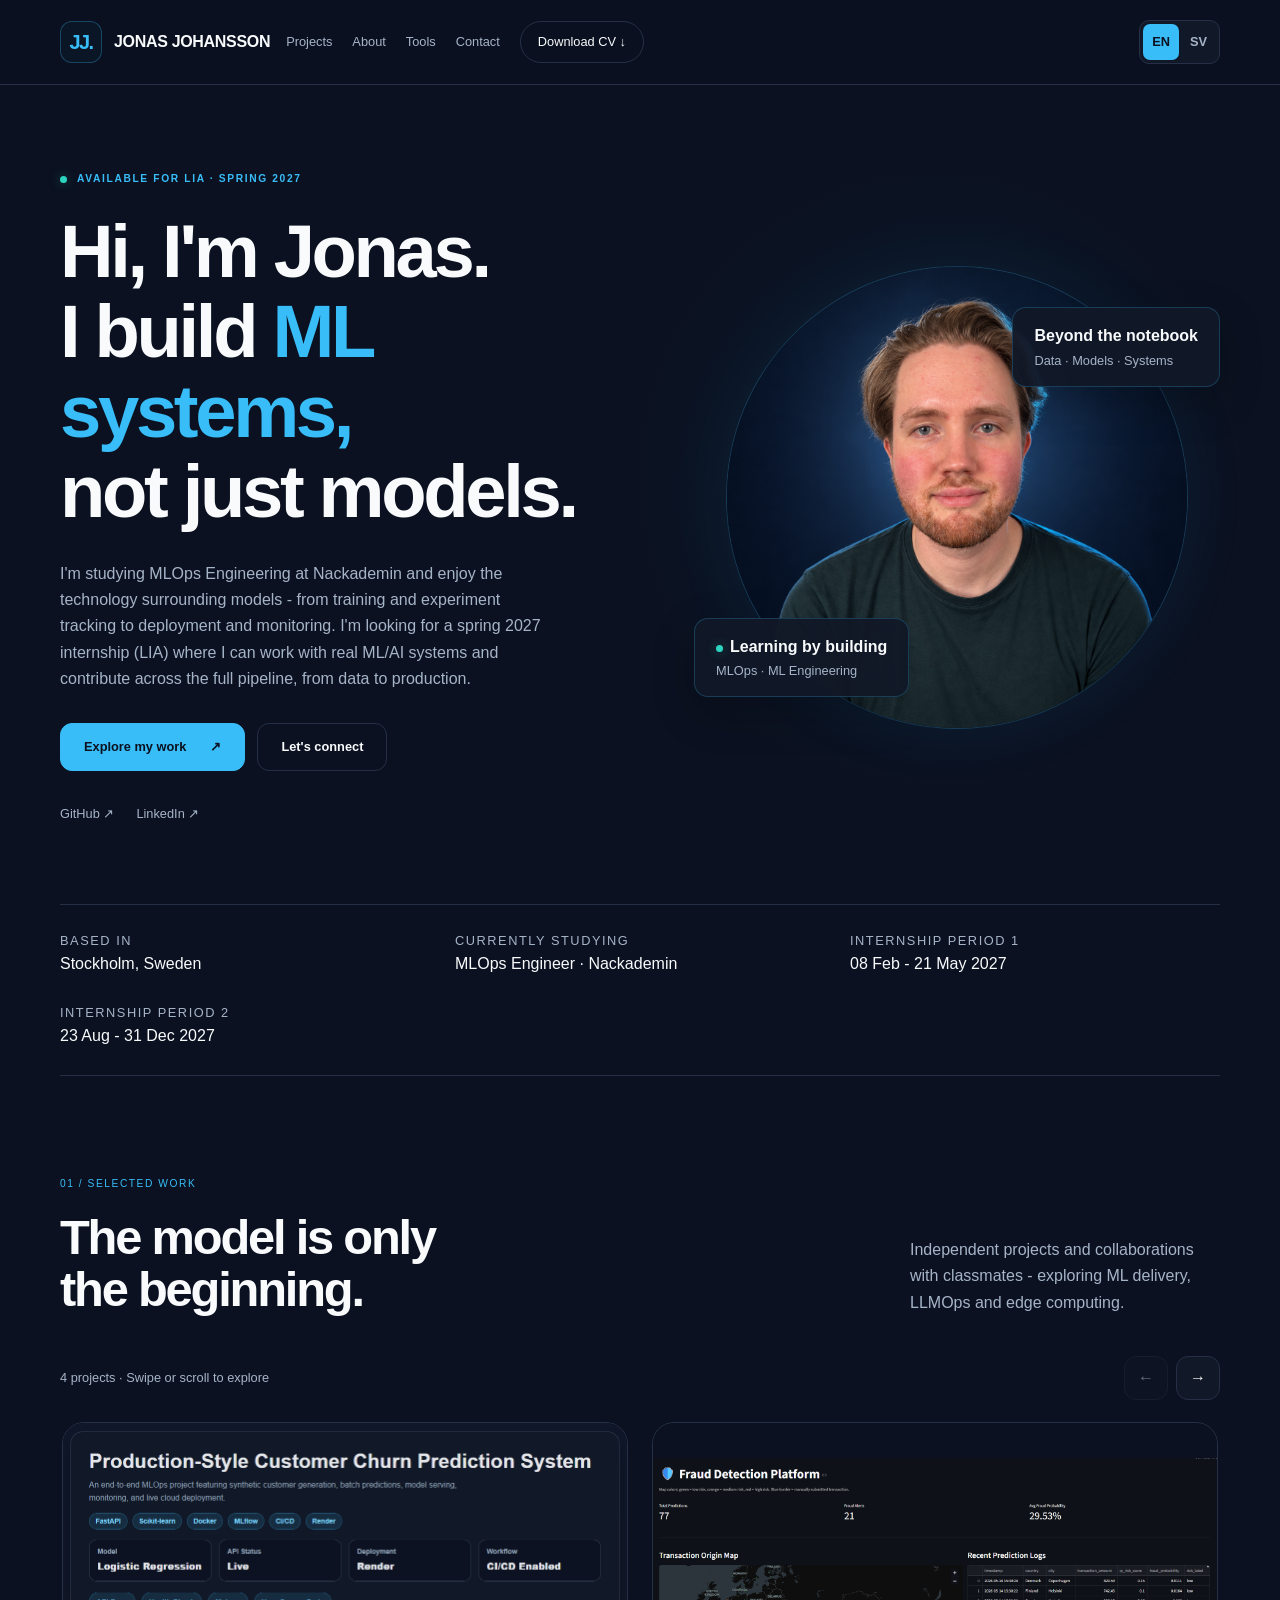
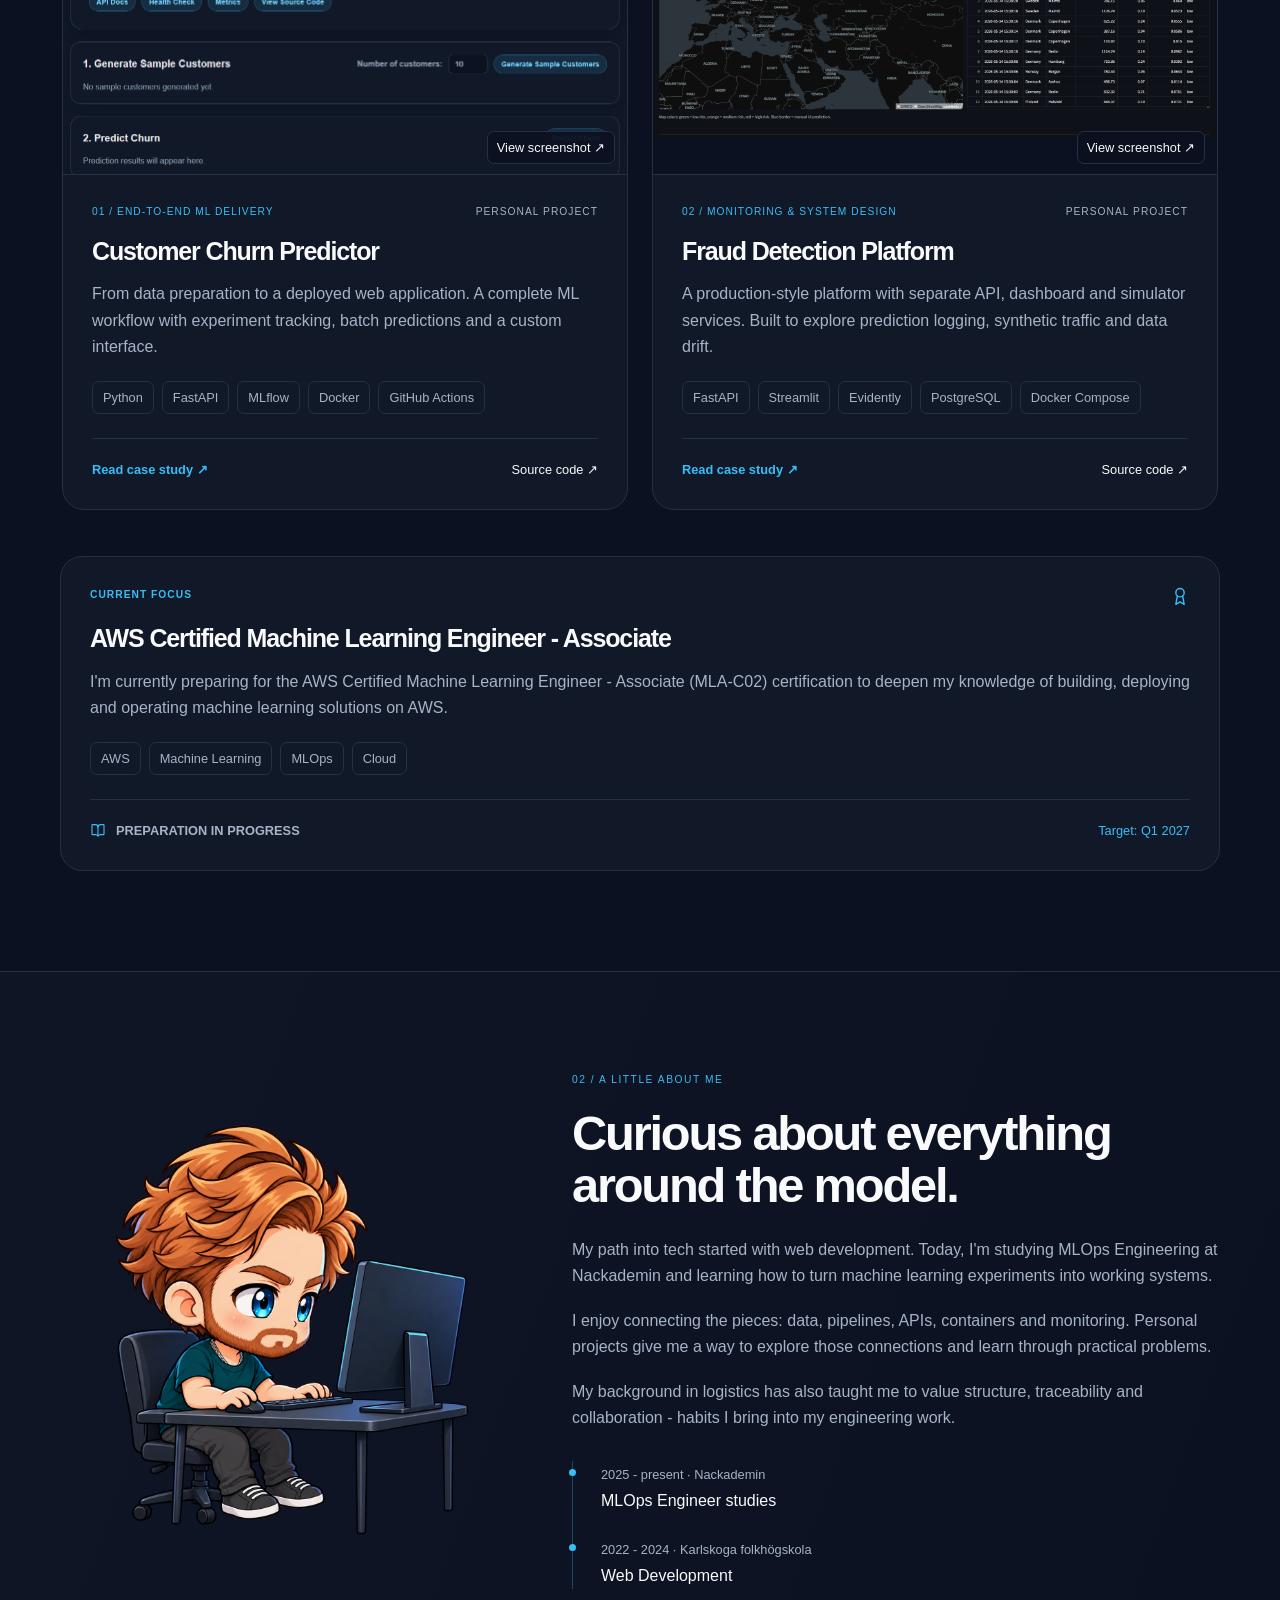
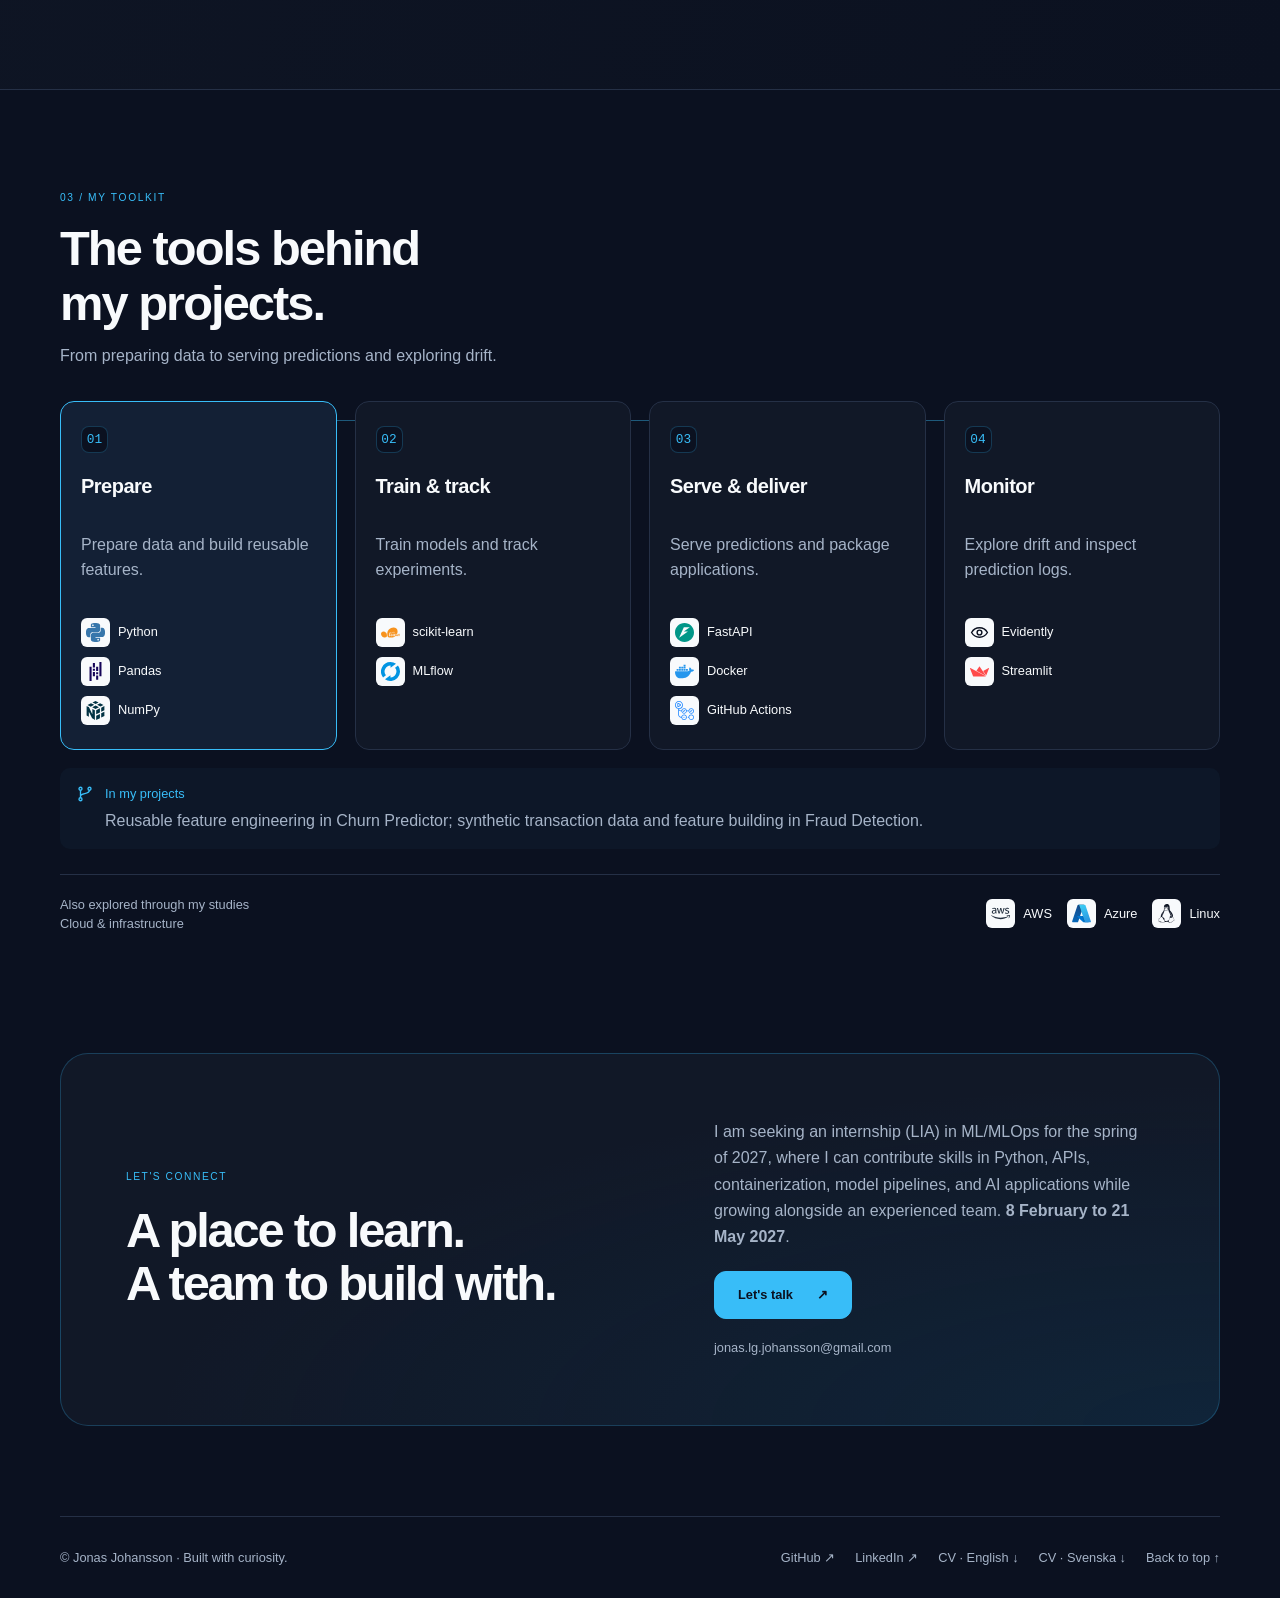
==== commit dedae6ce: "Update index.html" ====
--- a/index.html
+++ b/index.html
@@ -92,8 +92,10 @@
             data-i18n-text="[&quot;text_92169336ee42&quot;]">Stockholm, Sweden</strong></div>
         <div><small data-i18n-text="[&quot;text_7122c27ed597&quot;]">Currently studying</small><strong
             data-i18n-text="[&quot;text_9db59ba79891&quot;]">MLOps Engineer · Nackademin</strong></div>
-        <div><small data-i18n-text="[&quot;text_9fa6b67345fc&quot;]">Internship period</small><strong
+        <div><small data-i18n-text="[&quot;text_9fa6b67345fc&quot;]">Internship period 1</small><strong
             data-i18n-text="[&quot;text_d91adf138d56&quot;]">08 Feb - 21 May 2027</strong></div>
+        <div><small data-i18n-text="[&quot;&quot;]">Internship period 2</small><strong
+            data-i18n-text="[&quot;&quot;]">23 Aug - 31 Dec 2027</strong></div>
       </div>
     </div>
     <section class="section container" id="projects" aria-labelledby="projects-title">
@@ -421,4 +423,4 @@
   </footer>
 </body>
 
-</html>+</html>
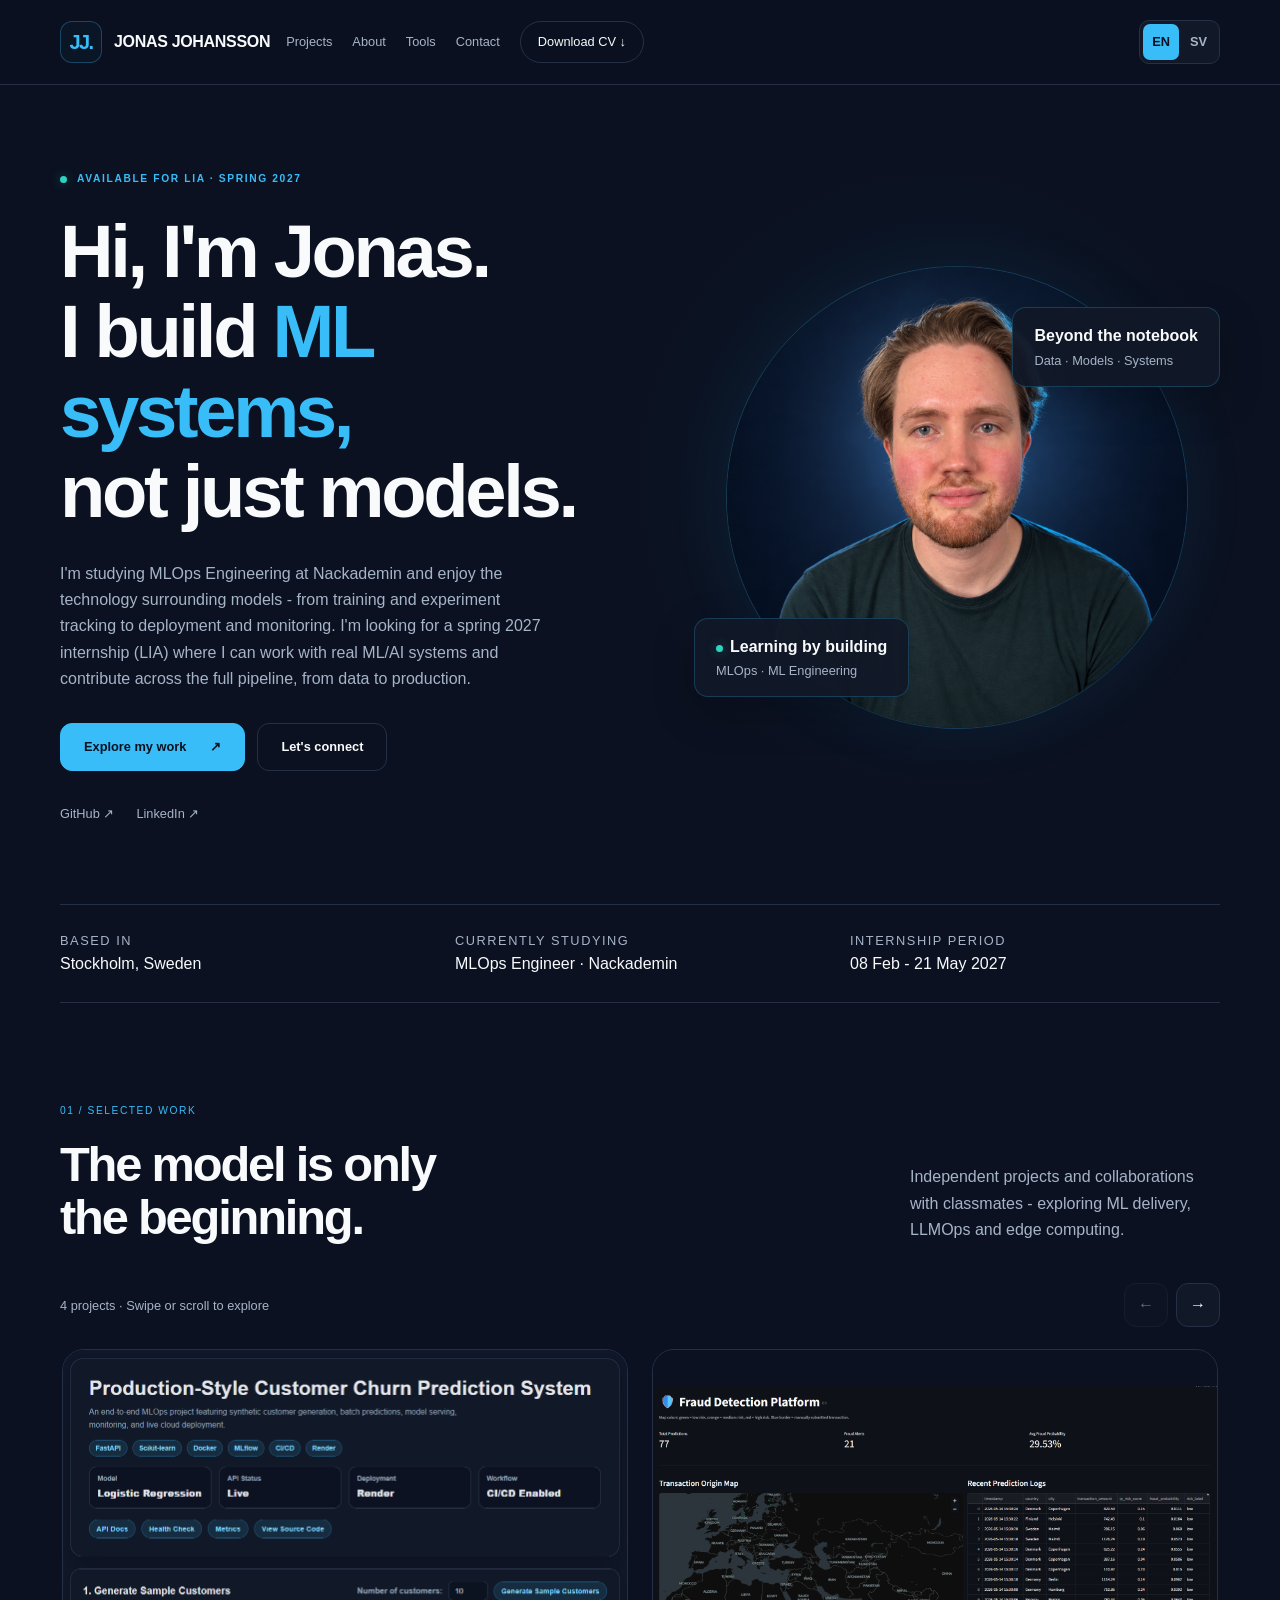
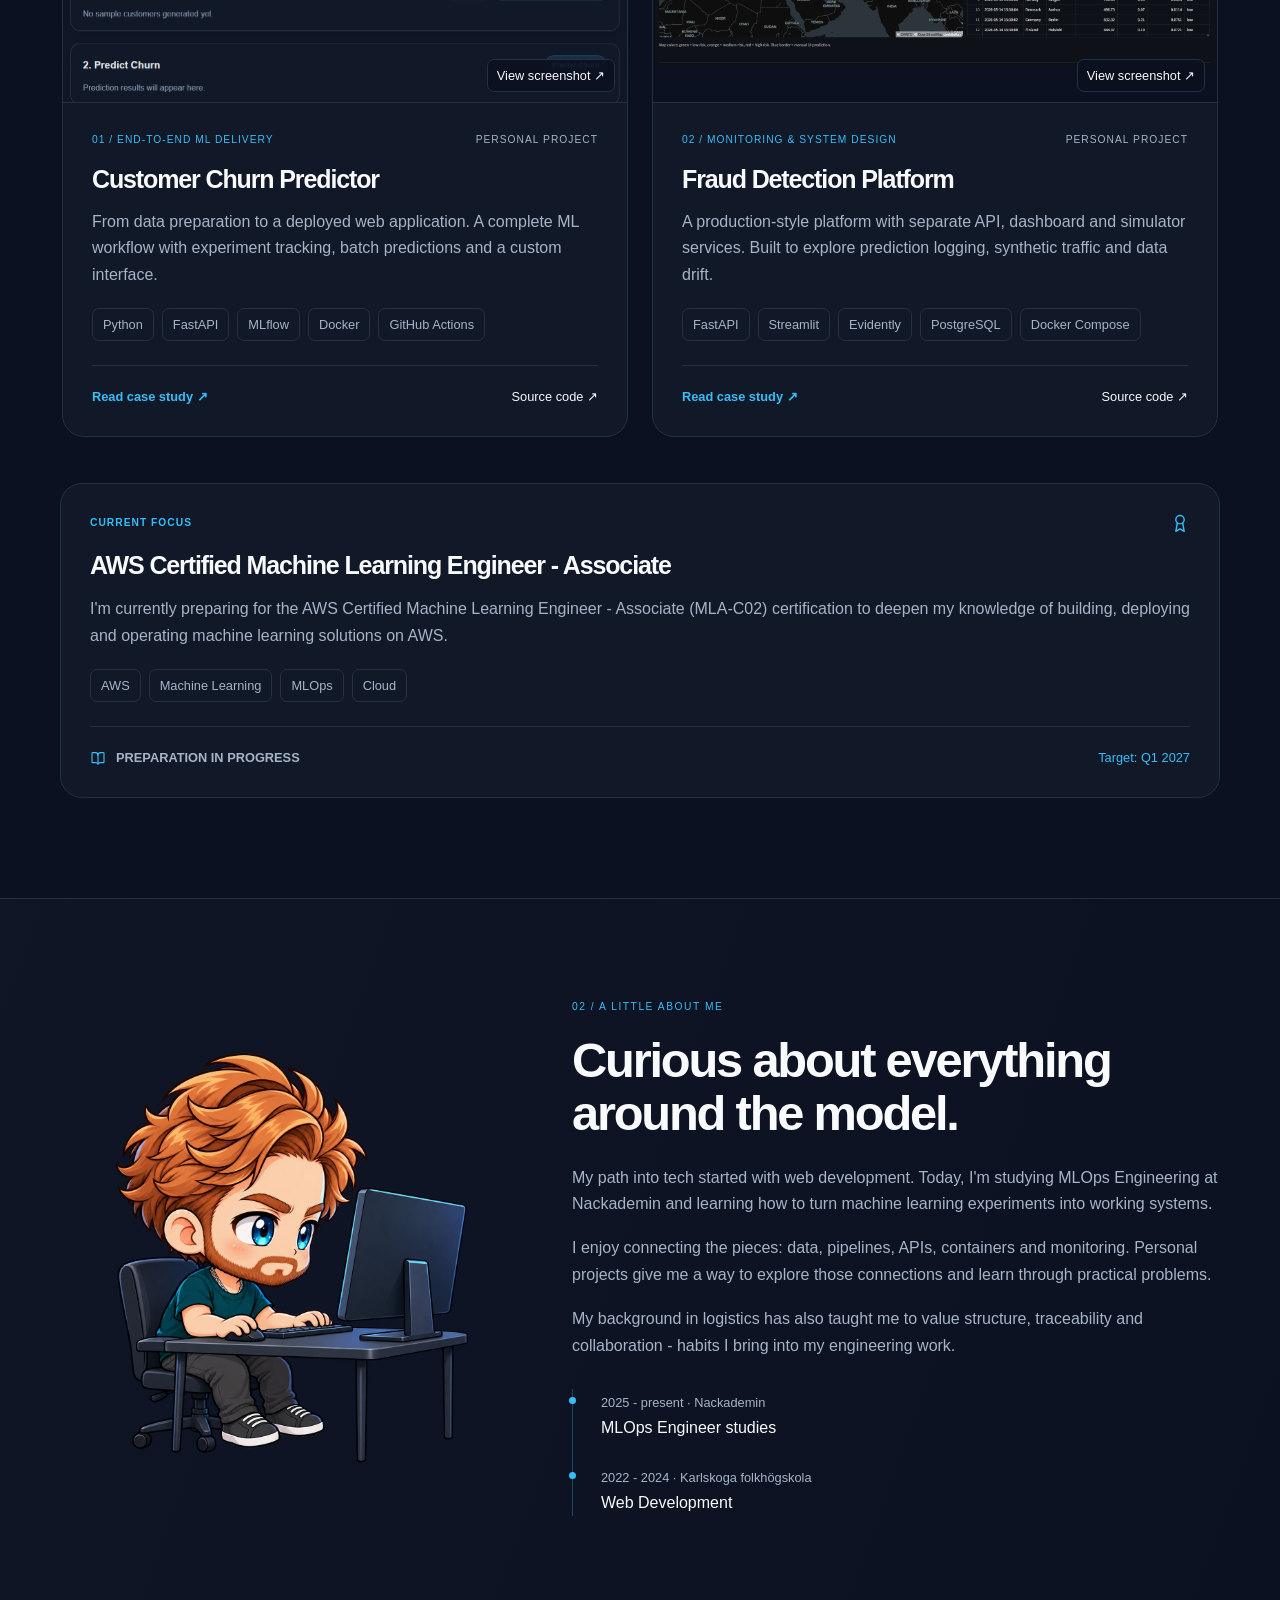
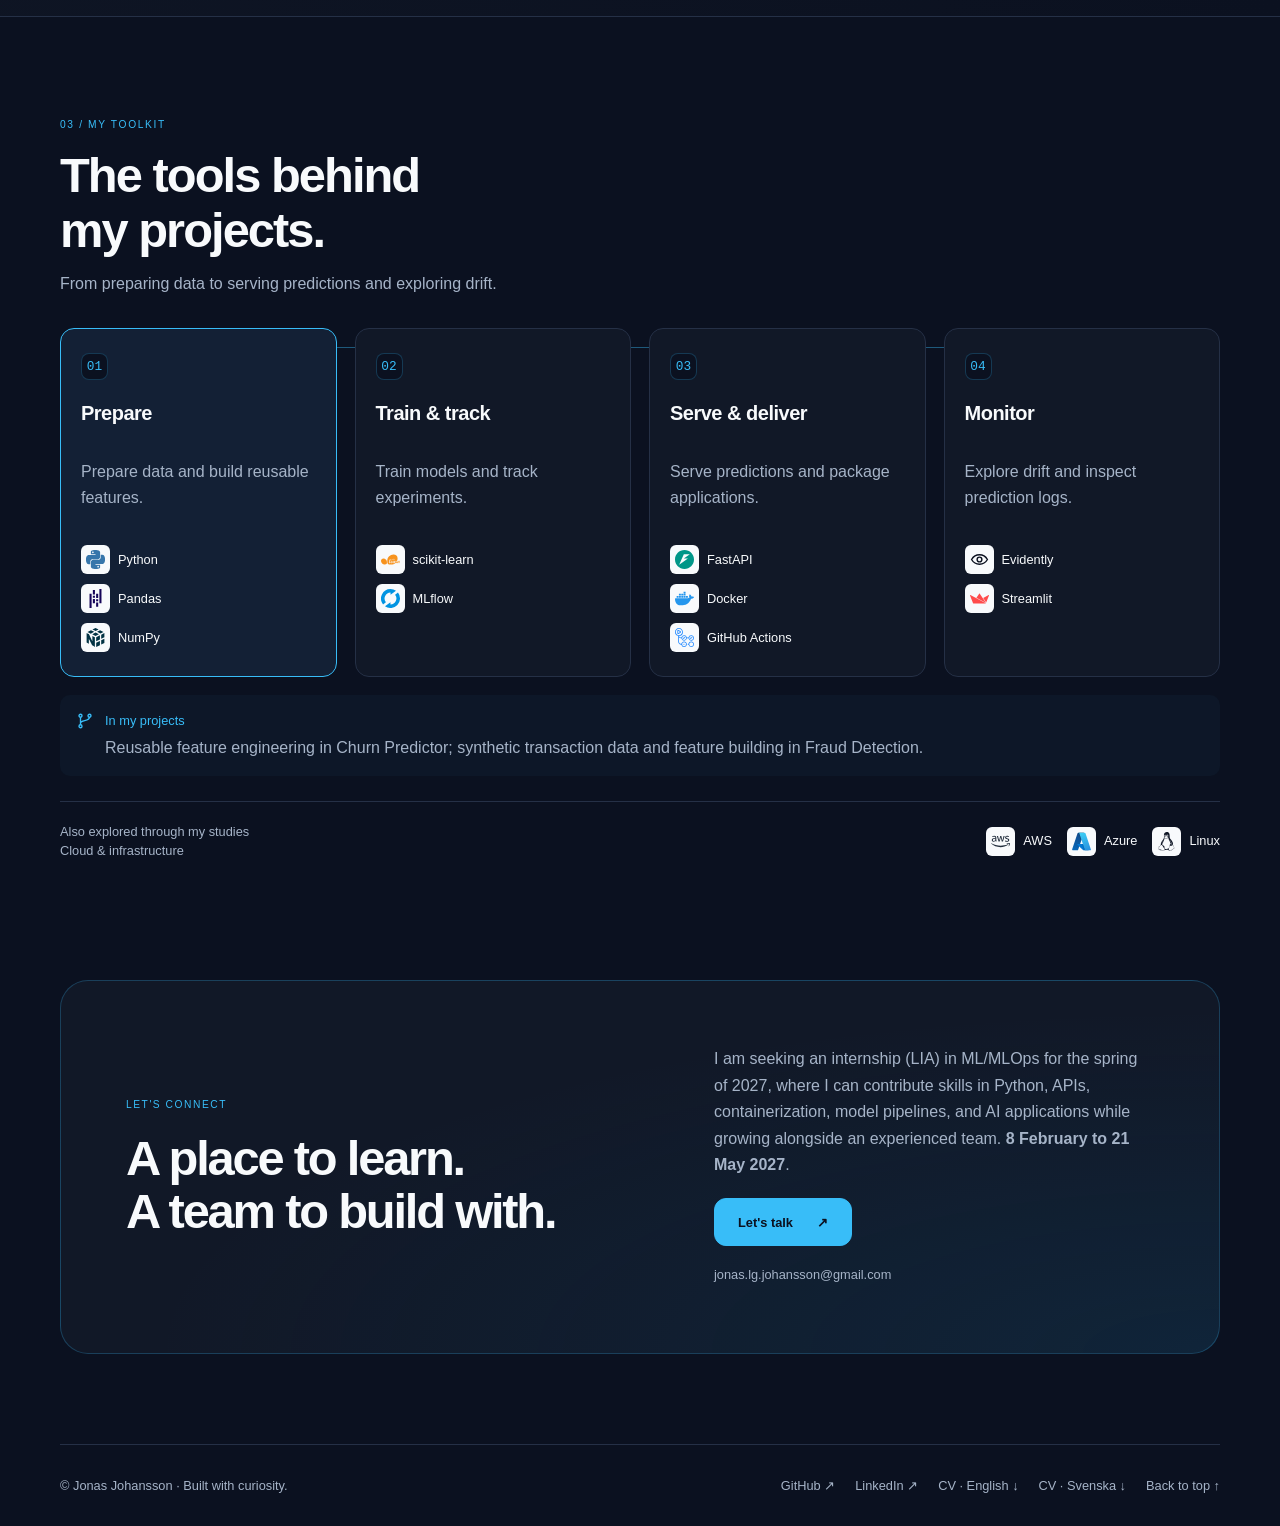
==== commit 7451904e: "Update index.html" ====
--- a/index.html
+++ b/index.html
@@ -92,10 +92,8 @@
             data-i18n-text="[&quot;text_92169336ee42&quot;]">Stockholm, Sweden</strong></div>
         <div><small data-i18n-text="[&quot;text_7122c27ed597&quot;]">Currently studying</small><strong
             data-i18n-text="[&quot;text_9db59ba79891&quot;]">MLOps Engineer · Nackademin</strong></div>
-        <div><small data-i18n-text="[&quot;text_9fa6b67345fc&quot;]">Internship period 1</small><strong
+        <div><small data-i18n-text="[&quot;text_9fa6b67345fc&quot;]">Internship period</small><strong
             data-i18n-text="[&quot;text_d91adf138d56&quot;]">08 Feb - 21 May 2027</strong></div>
-        <div><small data-i18n-text="[&quot;&quot;]">Internship period 2</small><strong
-            data-i18n-text="[&quot;&quot;]">23 Aug - 31 Dec 2027</strong></div>
       </div>
     </div>
     <section class="section container" id="projects" aria-labelledby="projects-title">
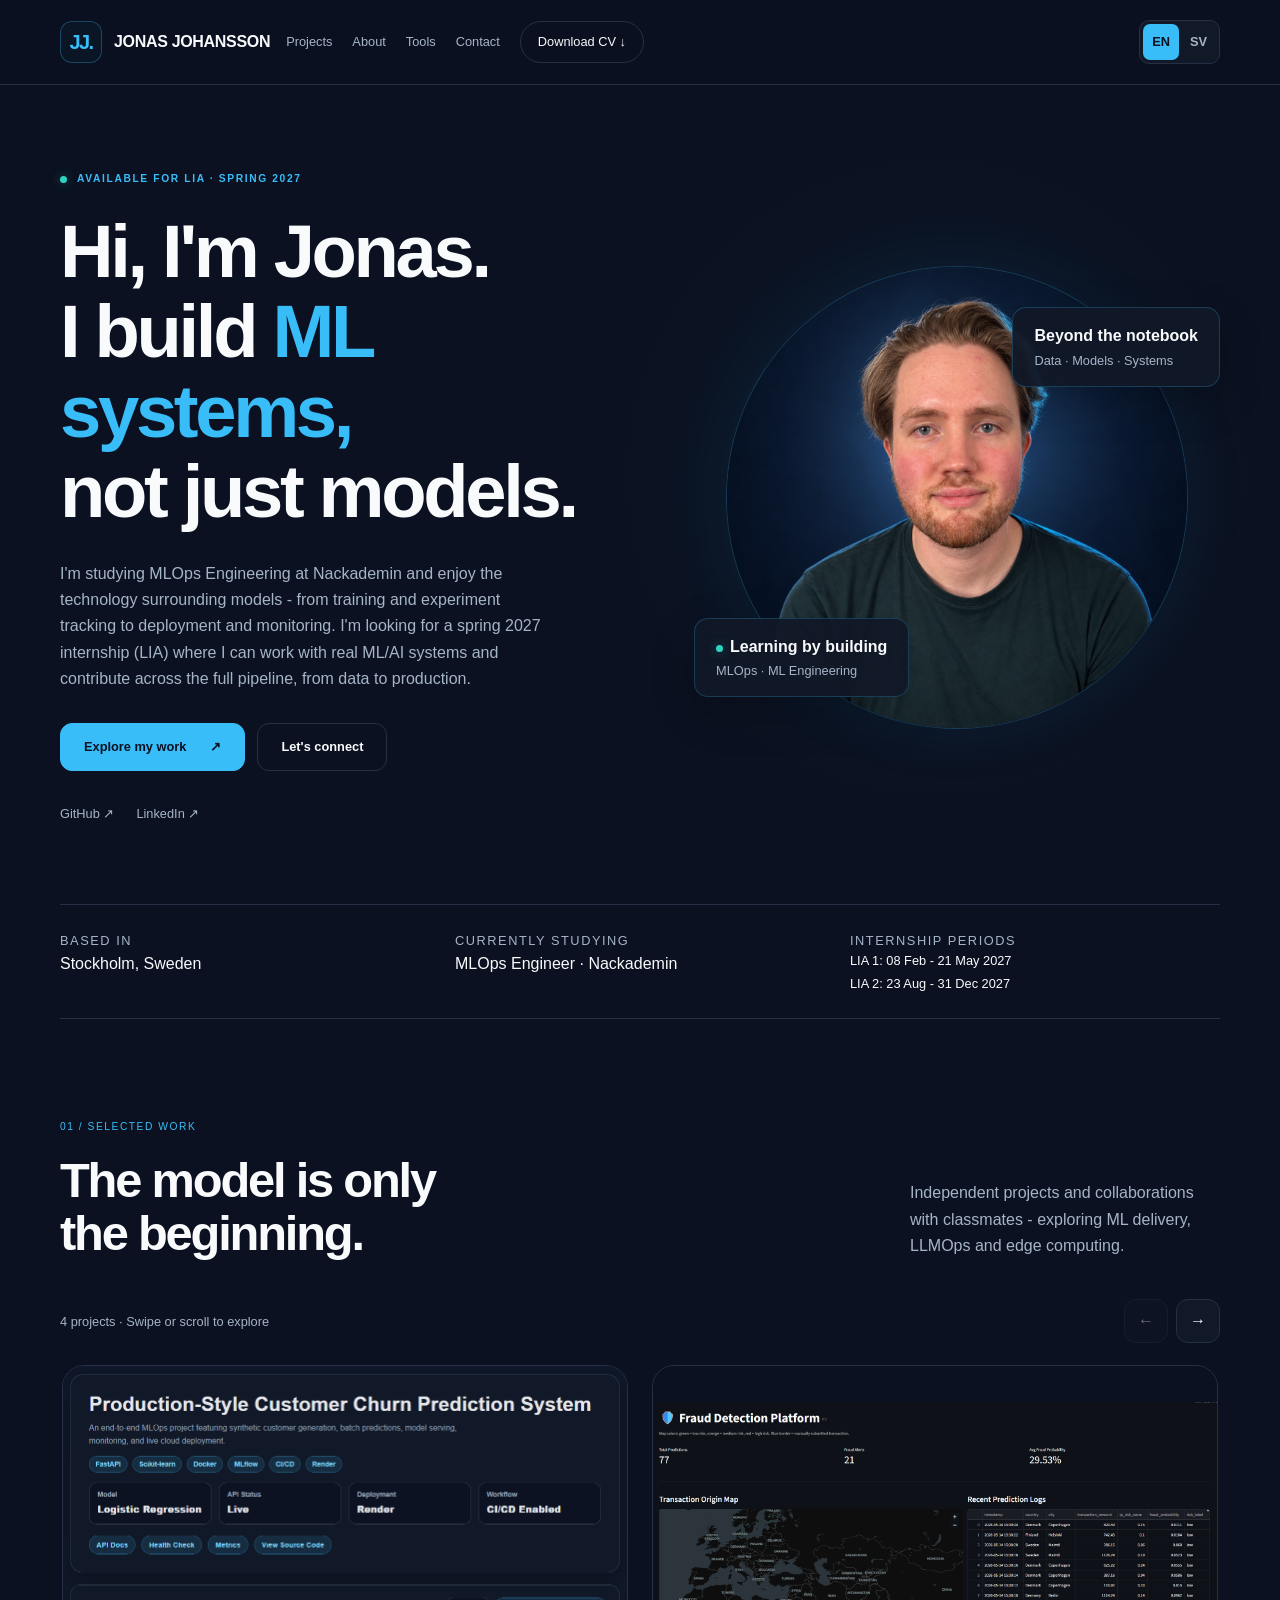
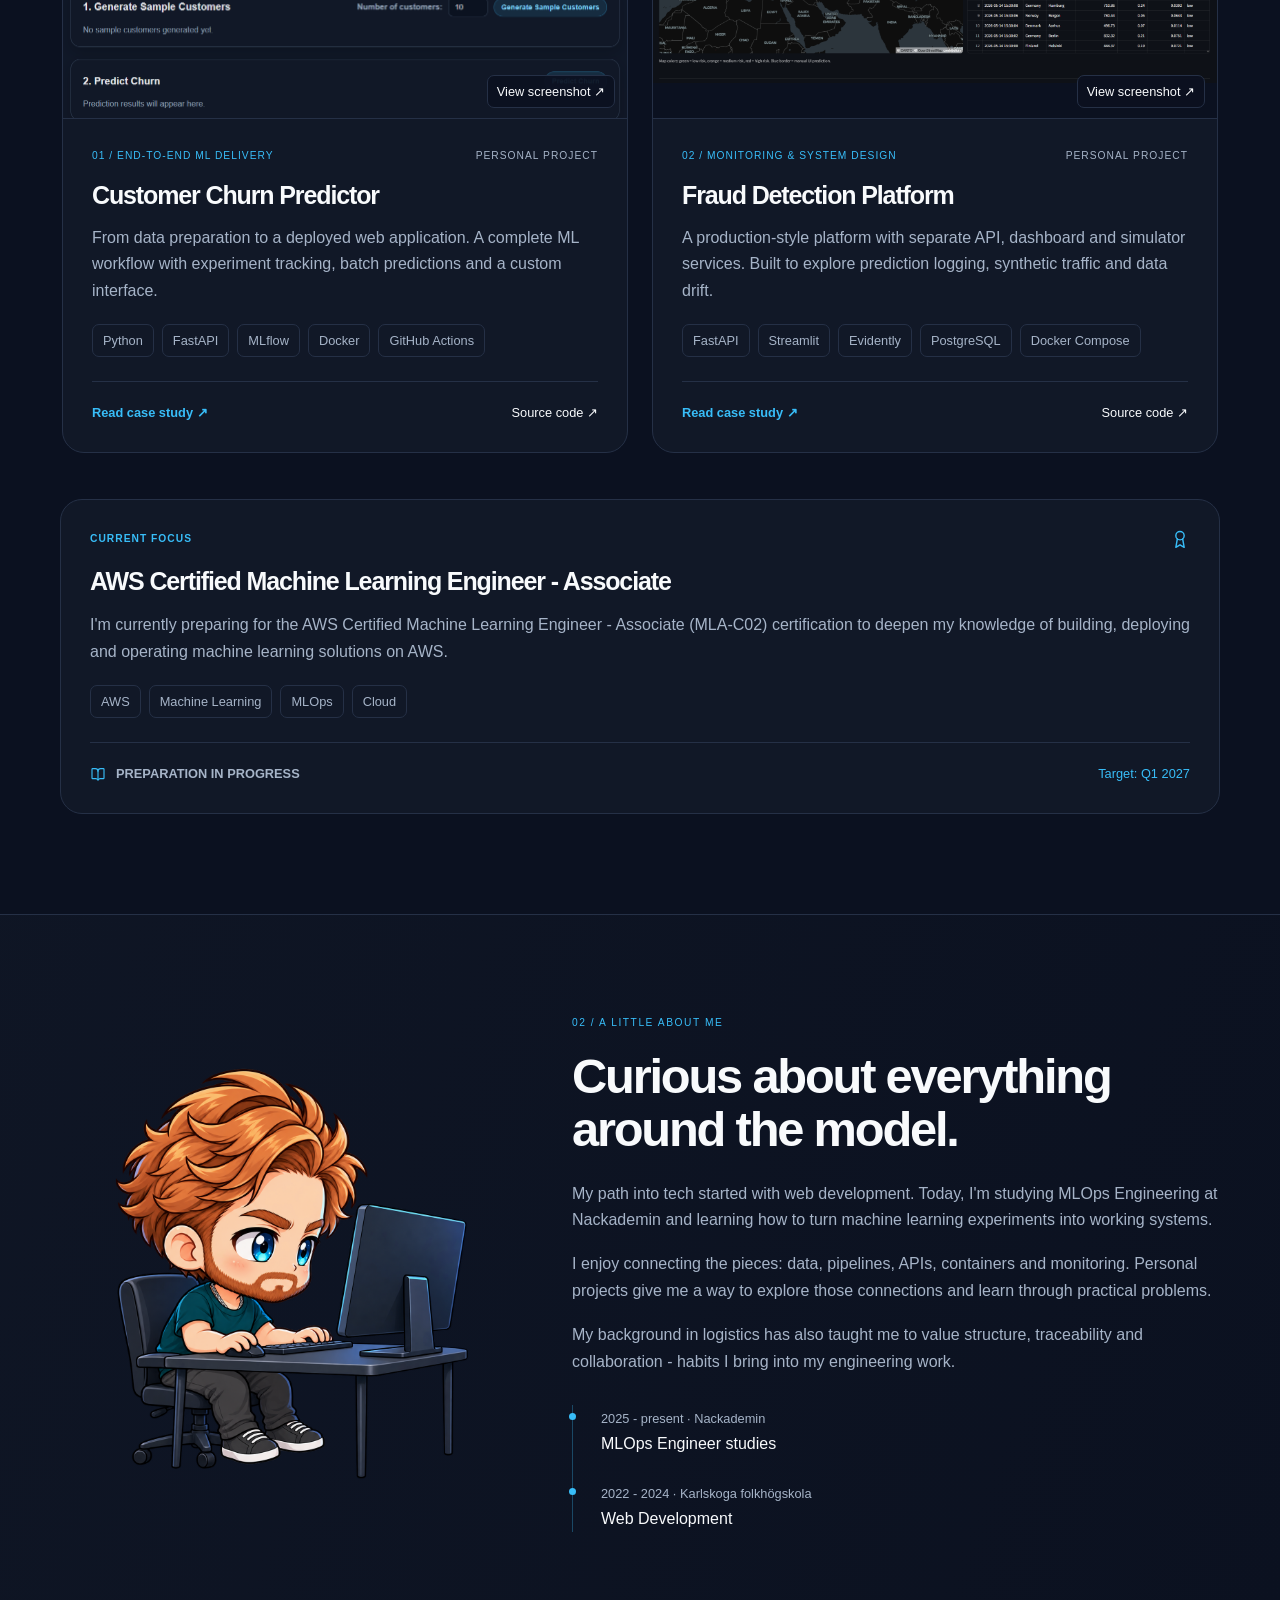
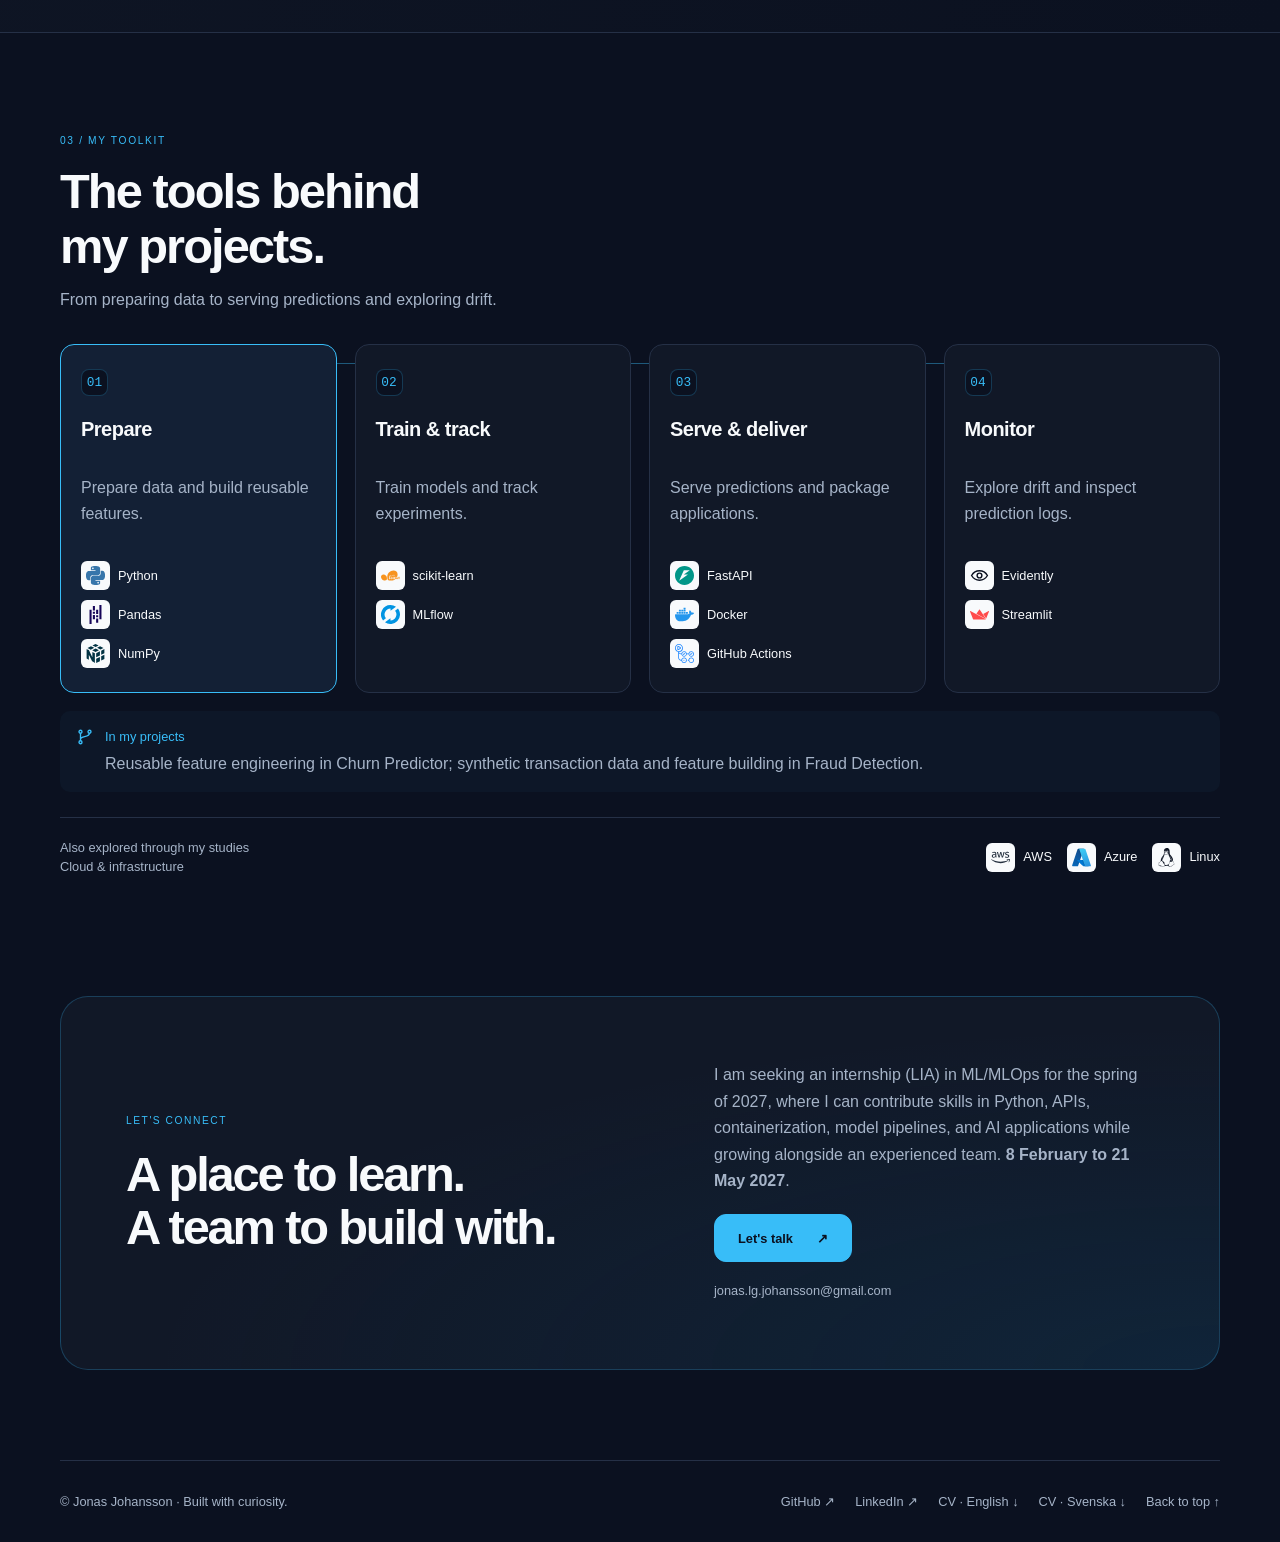
==== commit ee9d4451: "update LIA dates and add LIA 2" ====
--- a/index.html
+++ b/index.html
@@ -92,8 +92,21 @@
             data-i18n-text="[&quot;text_92169336ee42&quot;]">Stockholm, Sweden</strong></div>
         <div><small data-i18n-text="[&quot;text_7122c27ed597&quot;]">Currently studying</small><strong
             data-i18n-text="[&quot;text_9db59ba79891&quot;]">MLOps Engineer · Nackademin</strong></div>
-        <div><small data-i18n-text="[&quot;text_9fa6b67345fc&quot;]">Internship period</small><strong
-            data-i18n-text="[&quot;text_d91adf138d56&quot;]">08 Feb - 21 May 2027</strong></div>
+        <div class="internship-periods">
+          <small data-i18n-text='["text_9fa6b67345fc"]'>
+            Internship periods
+          </small>
+
+          <div class="internship-dates">
+            <strong data-i18n-text='["lia_period_1"]'>
+              LIA 1: 08 Feb - 21 May 2027
+            </strong>
+
+            <strong data-i18n-text='["lia_period_2"]'>
+              LIA 2: 23 Aug - 31 Dec 2027
+            </strong>
+          </div>
+        </div>
       </div>
     </div>
     <section class="section container" id="projects" aria-labelledby="projects-title">
--- a/assets/css/styles.css
+++ b/assets/css/styles.css
@@ -1,7 +1,8 @@
 /* Navy + Cyan. Shared tokens for every page. */
 :root {
     /* Typography - Major Third (1.250), with 1rem = 16px */
-    --text-2xs: 0.64rem; /* 10.24px - decorative meta labels */
+    --text-2xs: 0.64rem;
+    /* 10.24px - decorative meta labels */
     --text-xs: 0.8rem;
     --text-base: 1rem;
     --text-lg: 1.25rem;
@@ -2440,4 +2441,30 @@
 
 .gallery-card:last-child:nth-child(odd) {
     grid-column: 1/-1
+}
+
+
+.internship-dates {
+    display: flex;
+    flex-direction: column;
+    gap: 4px;
+}
+
+.internship-dates strong {
+    display: block;
+    font-size: var(--text-xs);
+    line-height: 1.5;
+    font-weight: 500;
+    color: var(--text);
+}
+
+@media (max-width: 760px) {
+    .hero-meta .internship-periods {
+        align-items: flex-start;
+    }
+
+    .internship-dates {
+        align-items: flex-end;
+        text-align: right;
+    }
 }
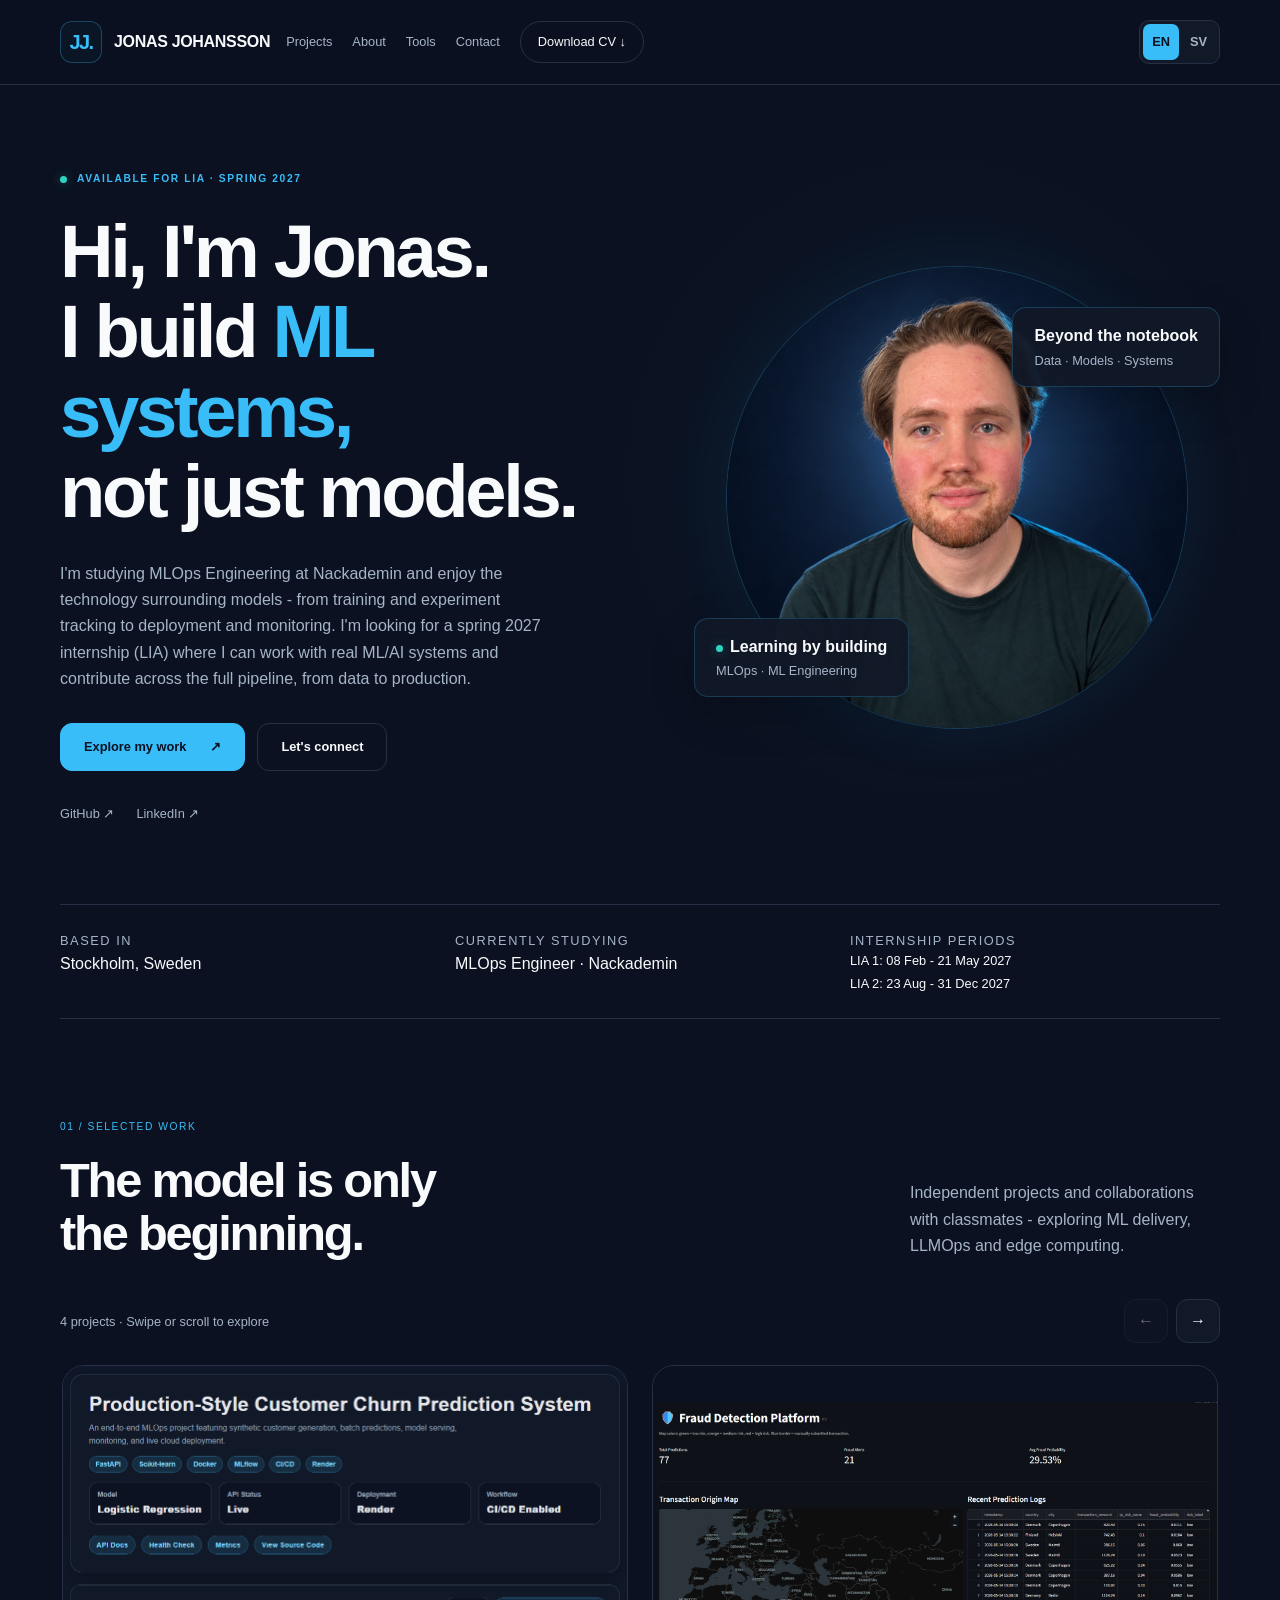
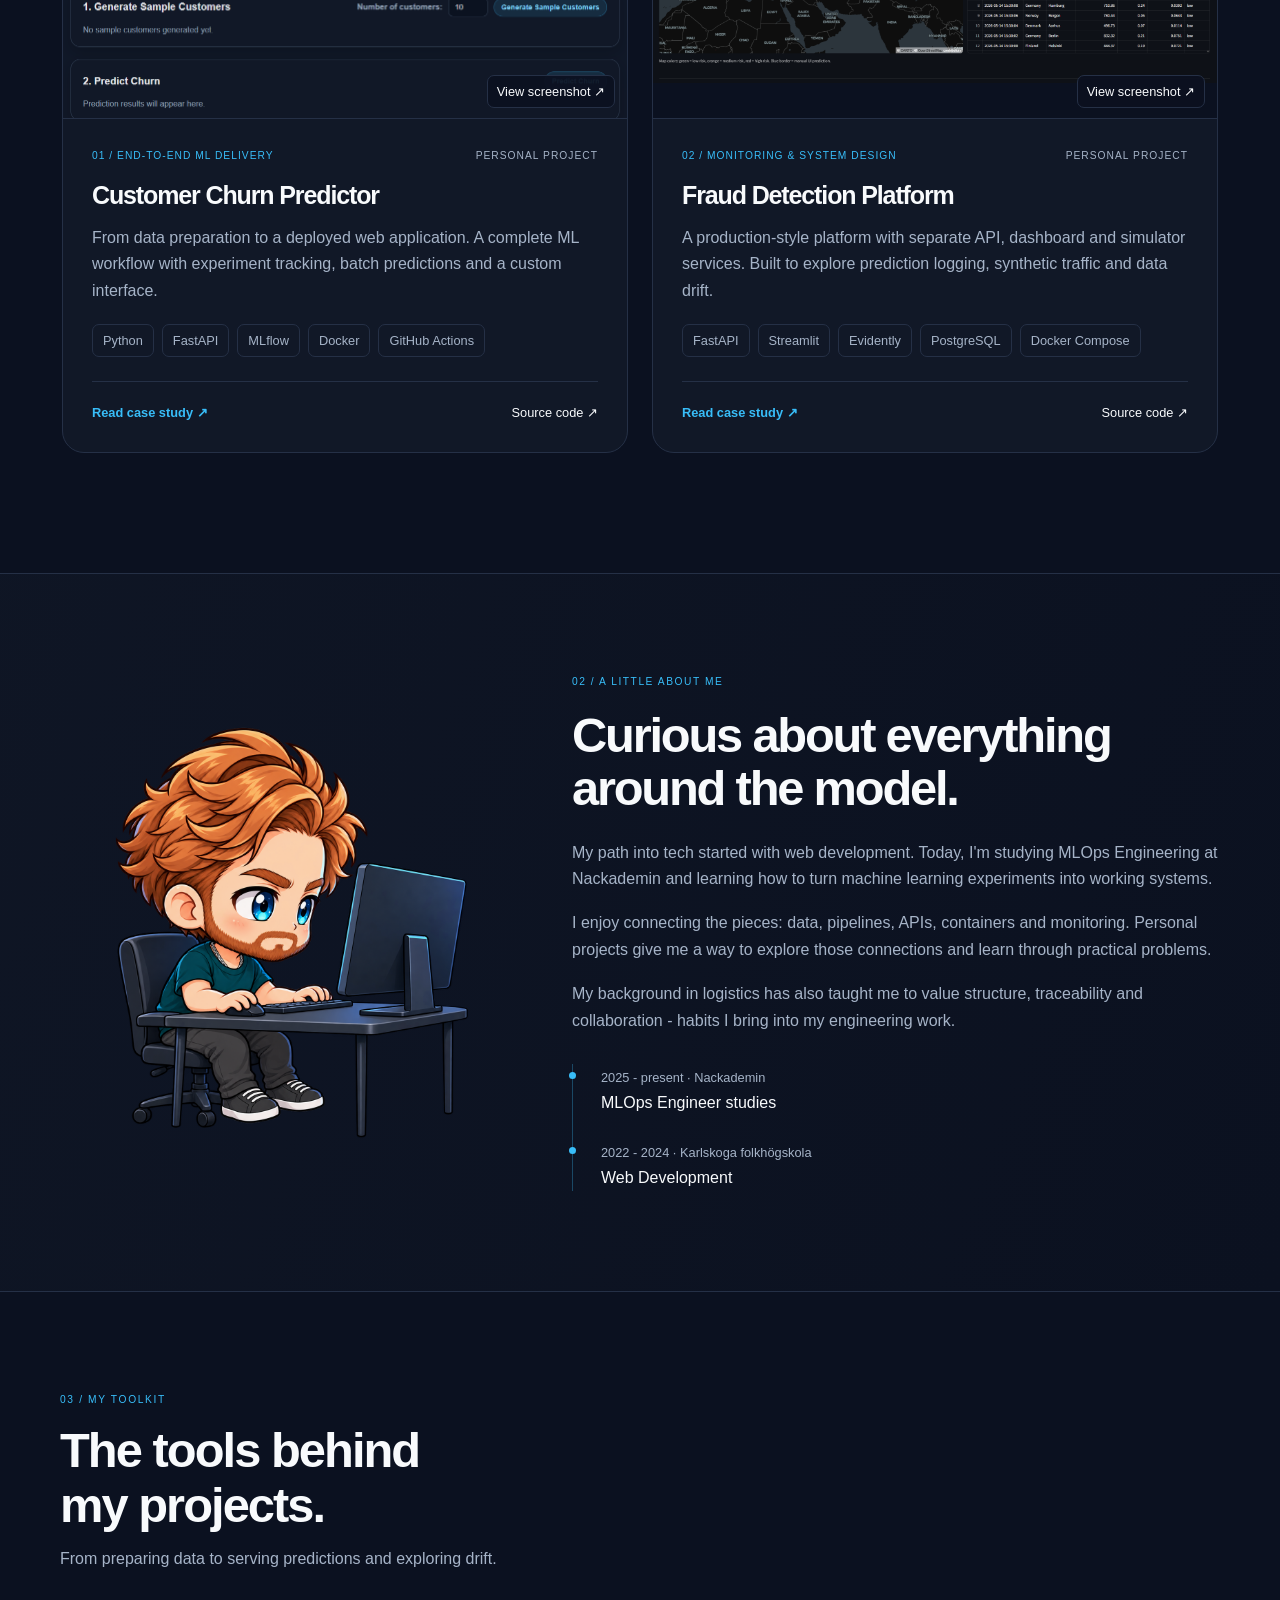
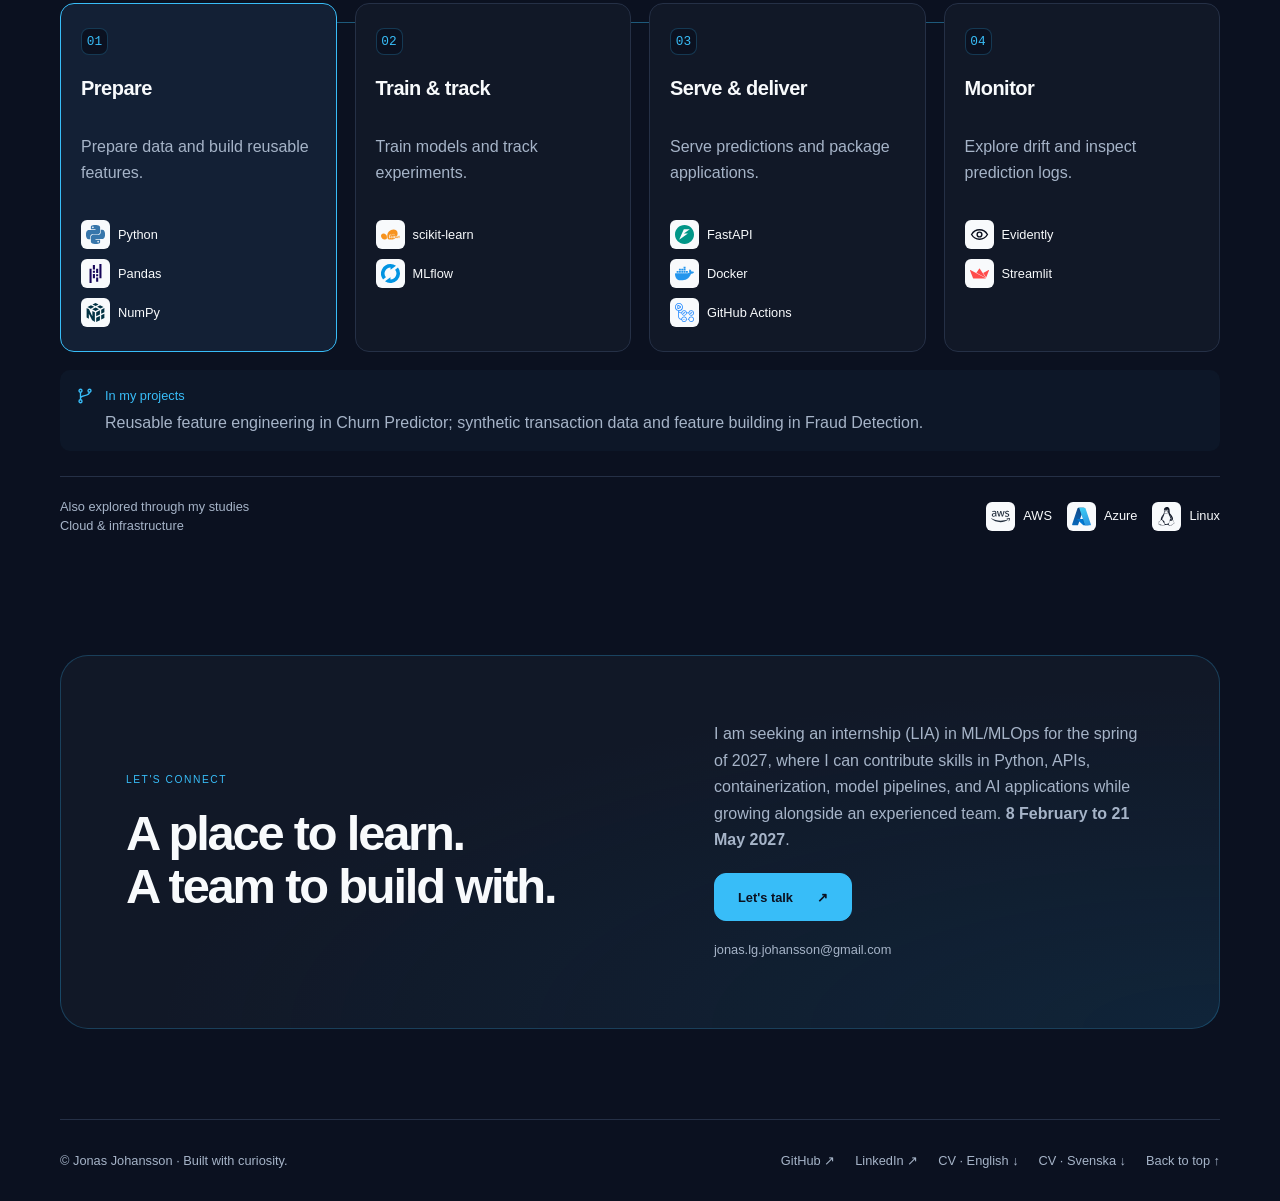
==== commit 5af89061: "update" ====
--- a/index.html
+++ b/index.html
@@ -230,7 +230,7 @@
         </article>
       </div>
 
-      <aside class="certification-card" aria-labelledby="certification-title">
+      <!-- <aside class="certification-card" aria-labelledby="certification-title">
 
         <div class="certification-header">
           <span class="section-kicker" data-i18n-text='["text_6ee48cf1209a"]'>
@@ -285,7 +285,7 @@
           </span>
         </div>
 
-      </aside>
+      </aside> -->
 
     </section>
     <section class="section about-section" id="about" aria-labelledby="about-title">
@@ -434,4 +434,4 @@
   </footer>
 </body>
 
-</html>
+</html>
